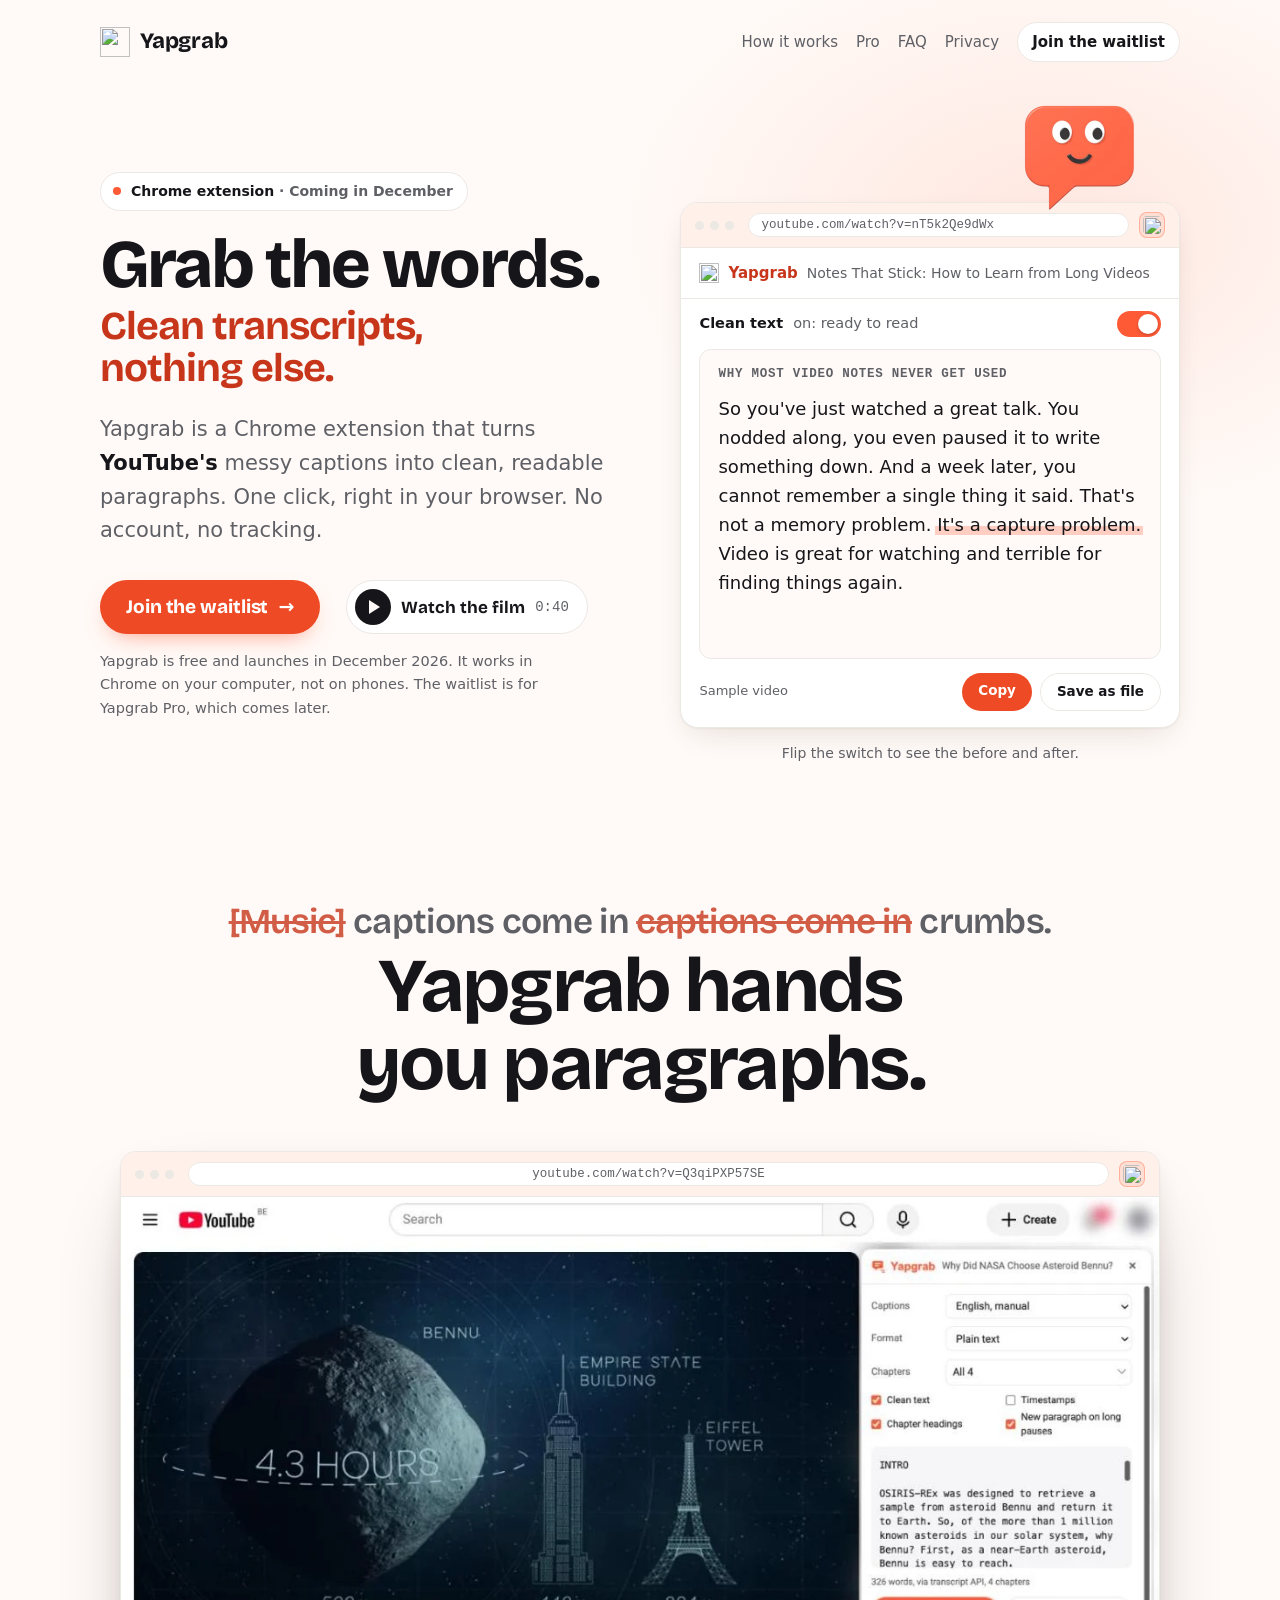
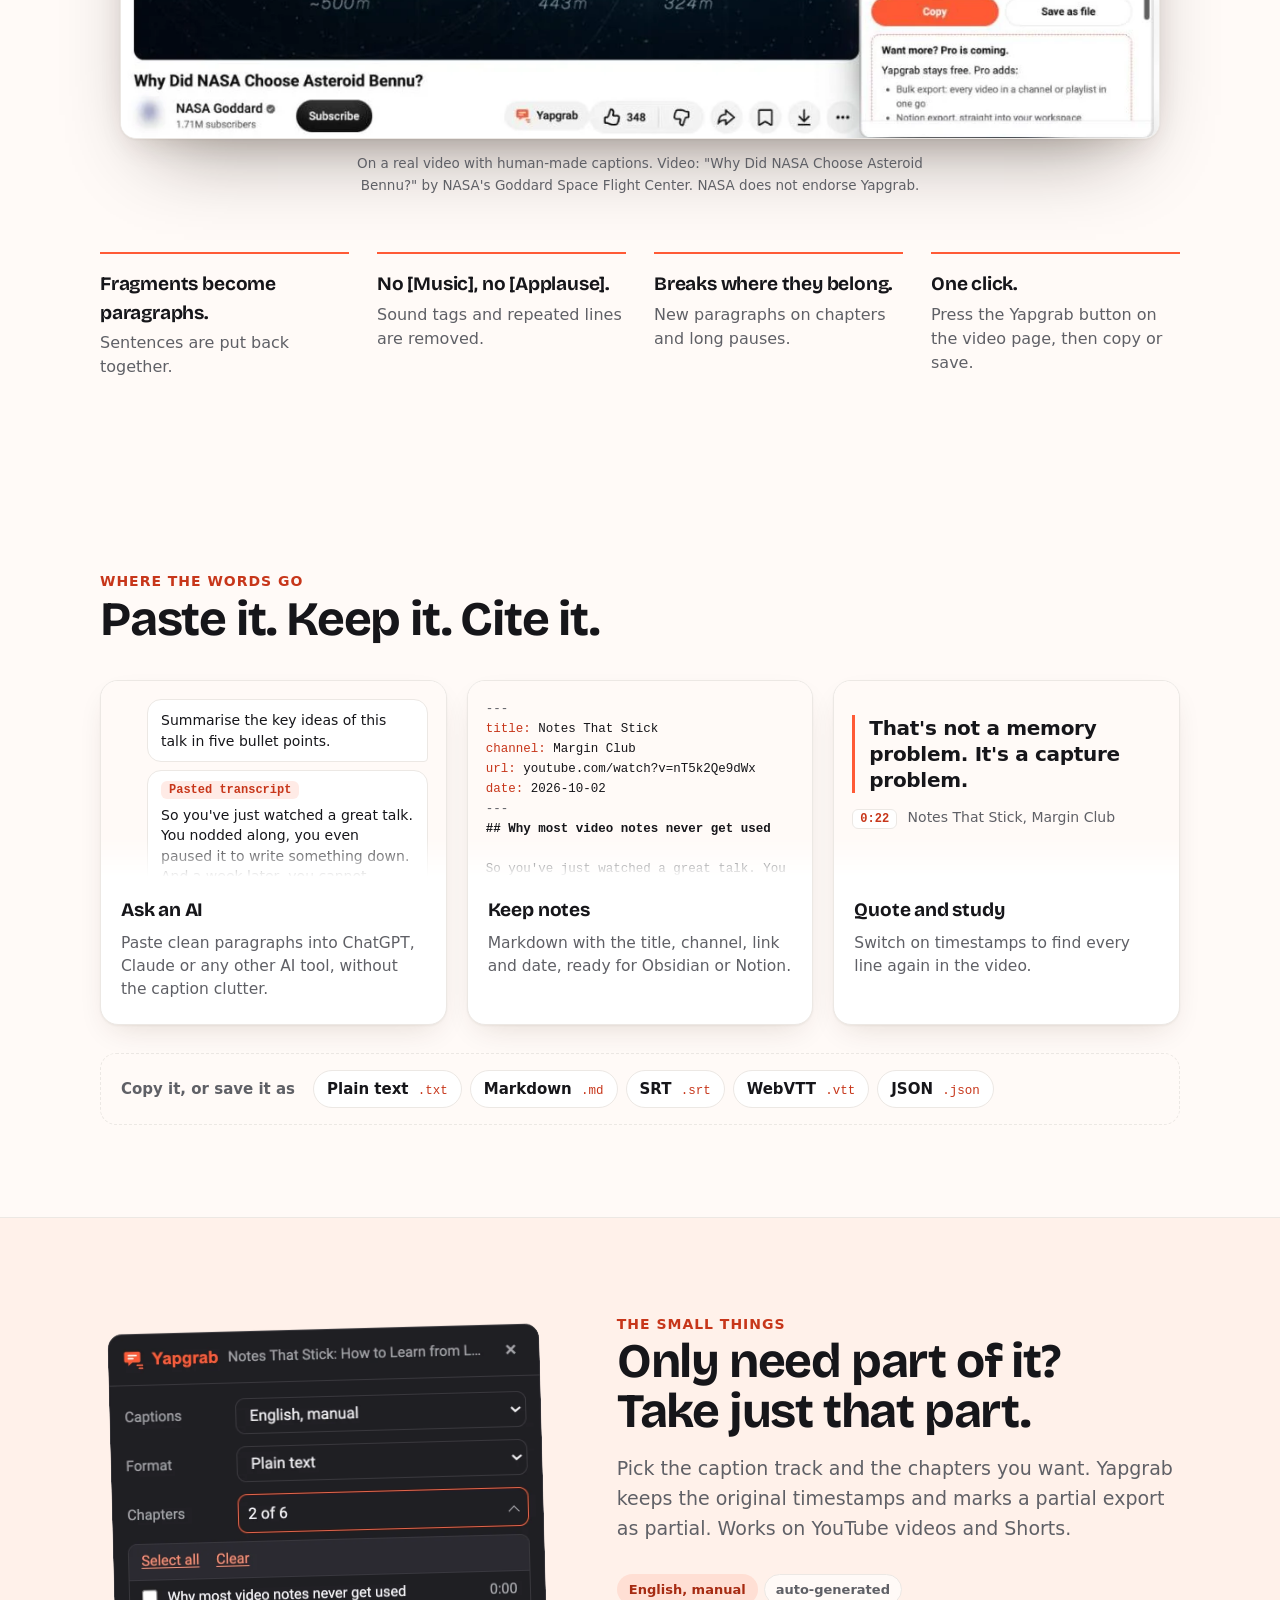
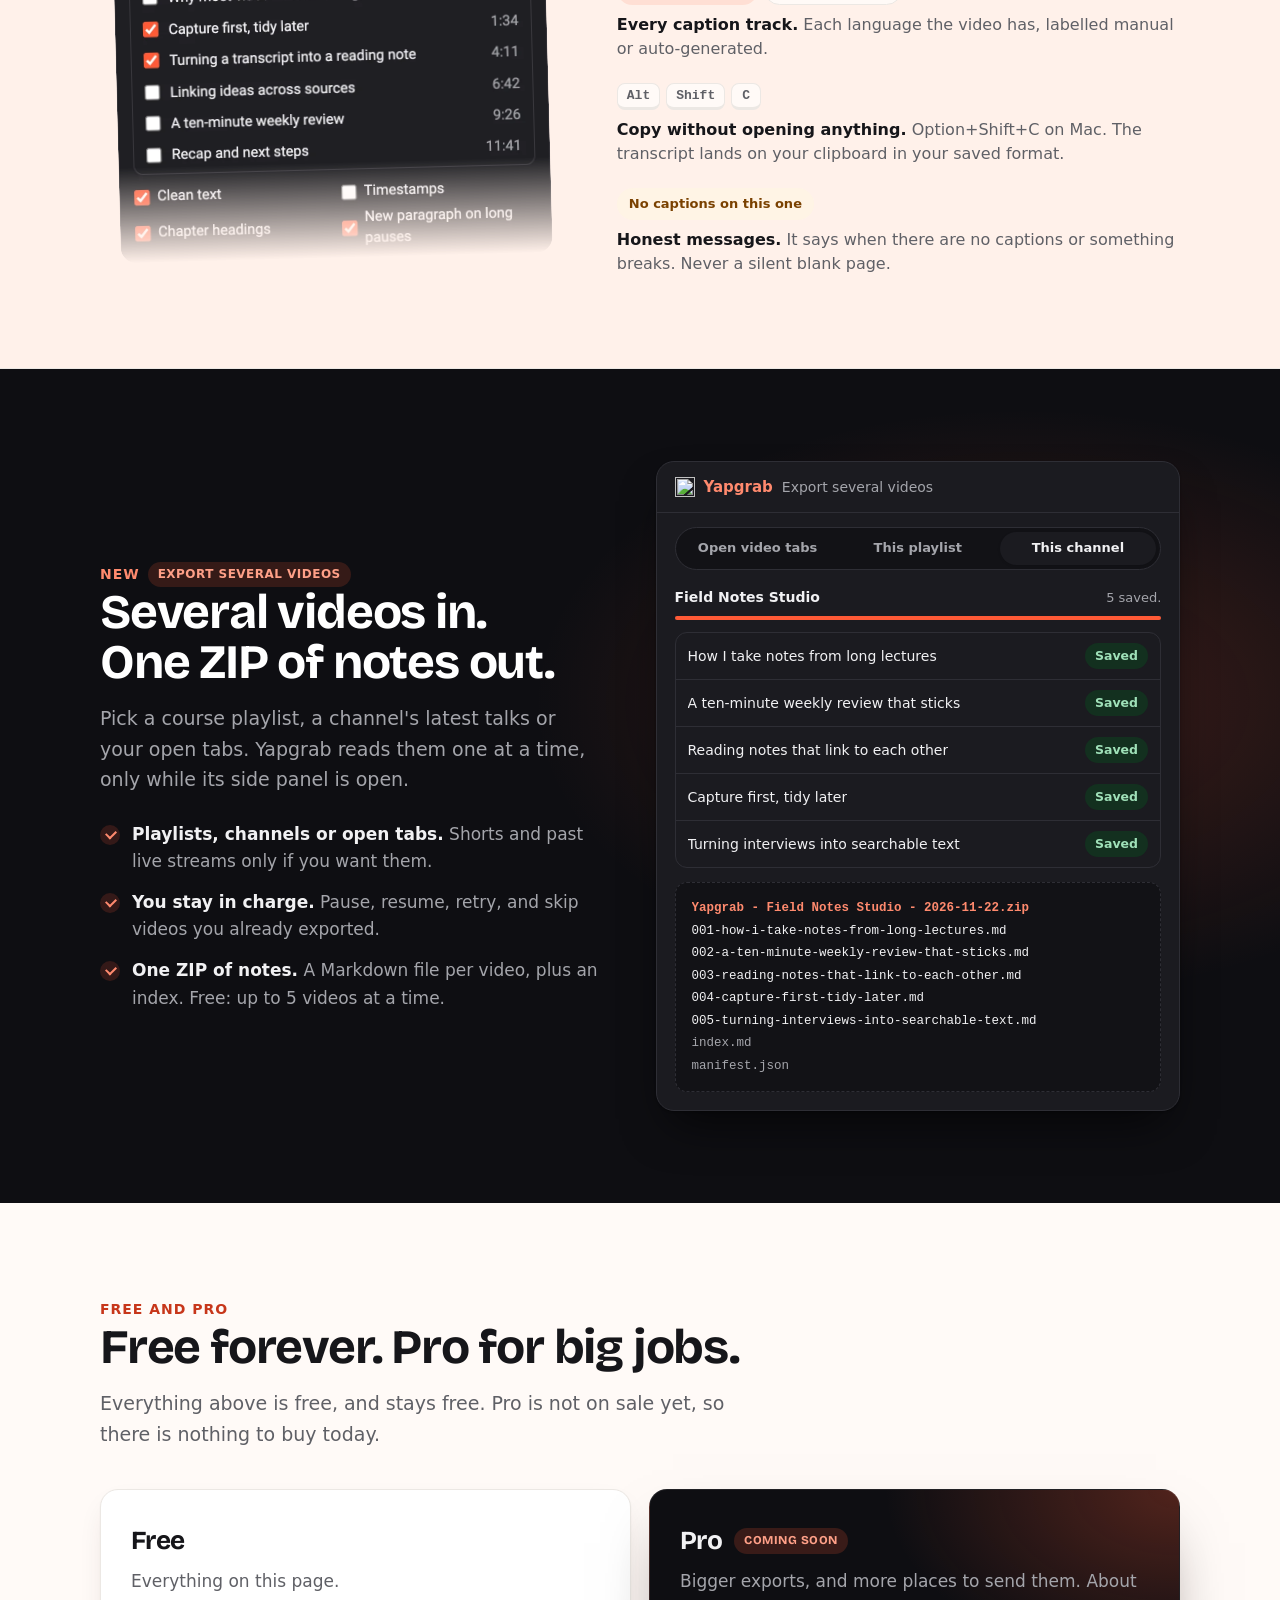
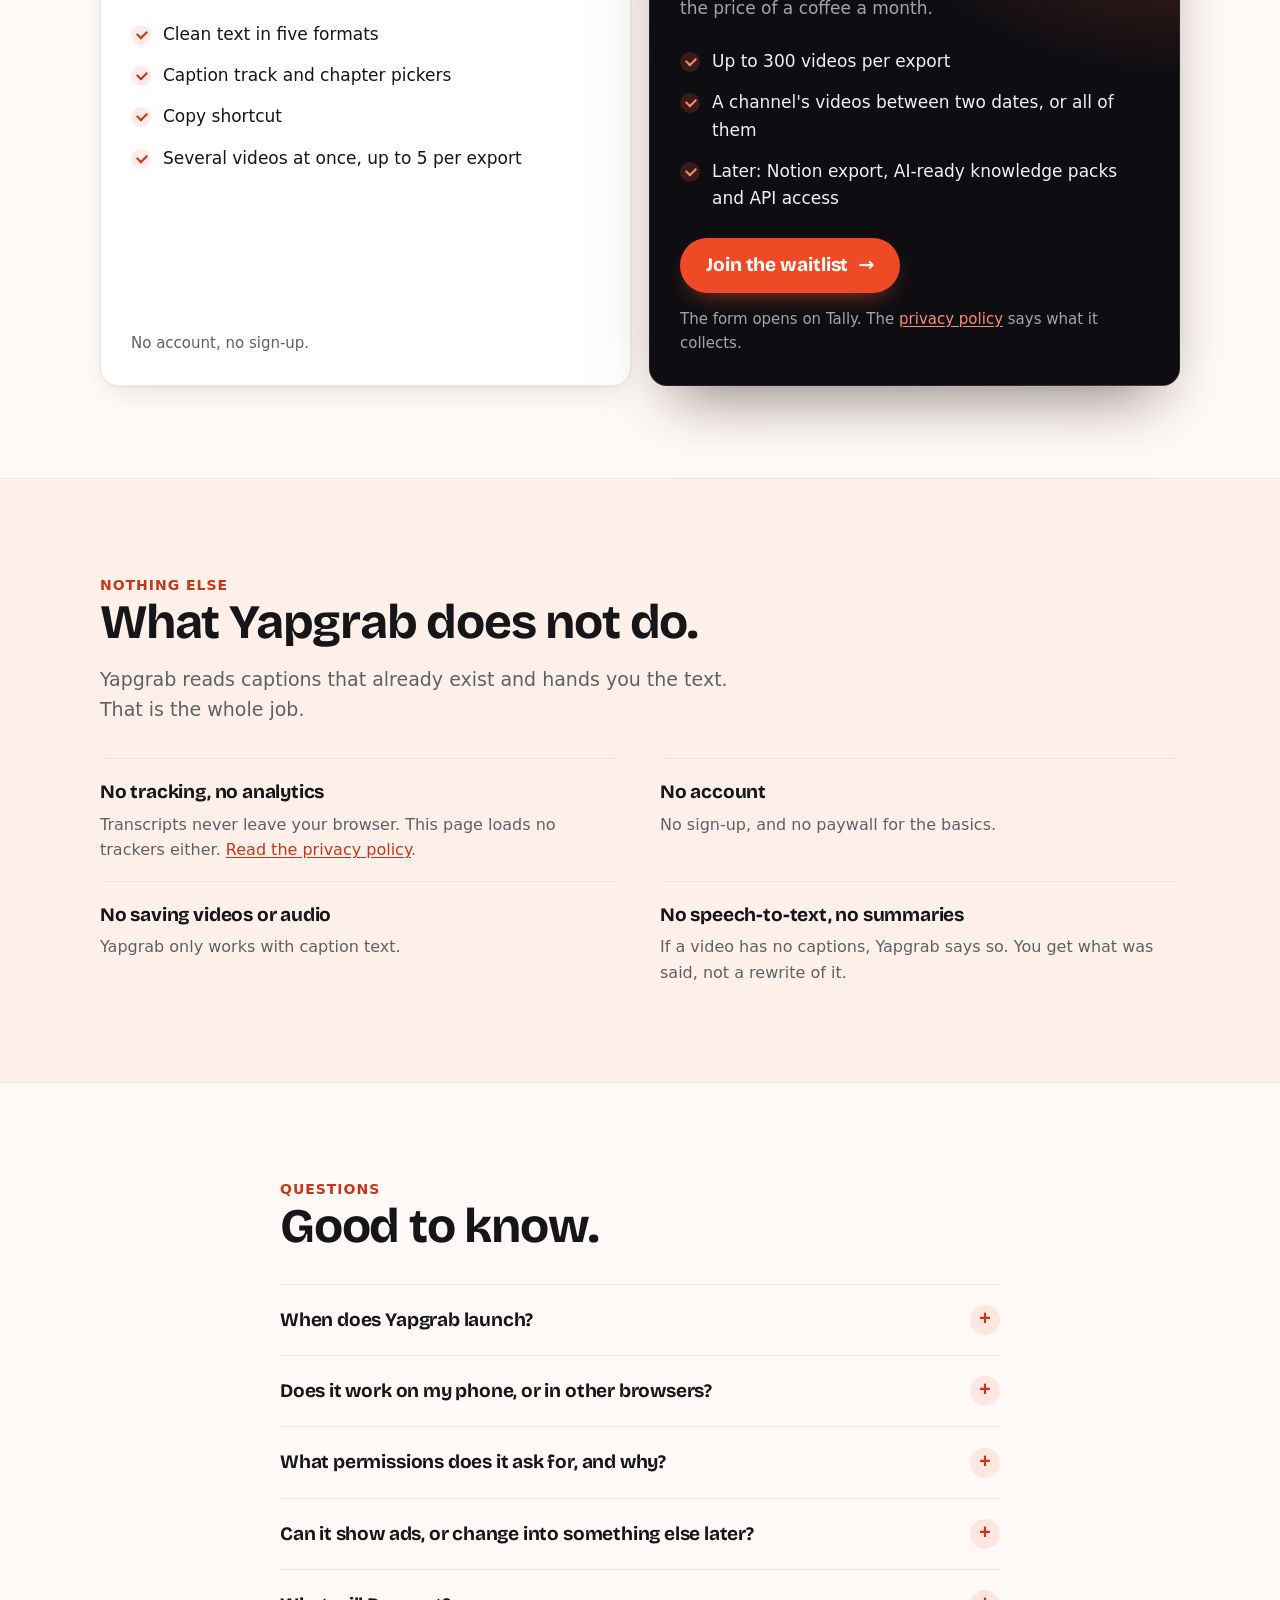
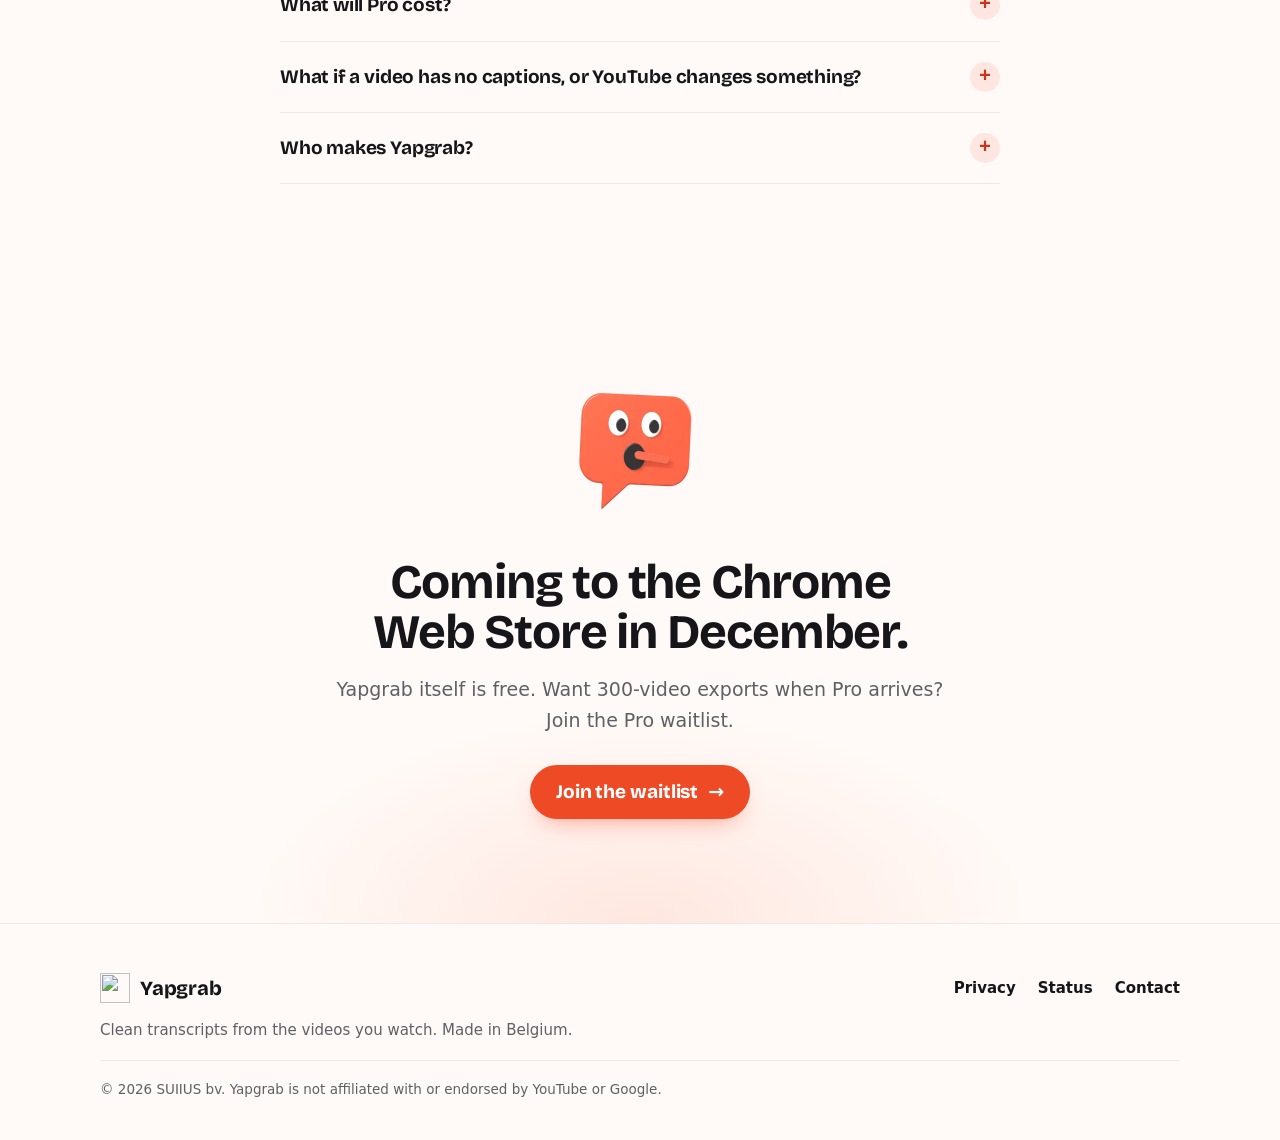
==== index.html @ d1683626 "Yapgrab on a real YouTube video, under the paragraphs statement A screenshot of Yapgrab in Chrome on" ====
<!doctype html>
<html lang="en">
<head>
  <meta charset="utf-8">
  <meta name="viewport" content="width=device-width, initial-scale=1">
  <title>Yapgrab: clean transcripts from videos you watch</title>
  <meta name="description" content="Yapgrab is a Chrome extension that turns video captions into clean, readable text. One video or several at once. Runs locally, no account, no tracking. Coming soon to the Chrome Web Store.">
  <meta property="og:type" content="website">
  <meta property="og:site_name" content="Yapgrab">
  <meta property="og:title" content="Grab the words. Clean transcripts, nothing else.">
  <meta property="og:description" content="A Chrome extension that turns video captions into clean, readable text. Runs locally, no account, no tracking.">
  <meta property="og:url" content="https://suiiusbv.github.io/yapgrab/">
  <meta property="og:image" content="https://suiiusbv.github.io/yapgrab/assets/og.png">
  <meta property="og:image:width" content="1200">
  <meta property="og:image:height" content="630">
  <meta property="og:image:alt" content="Yappy, the Yapgrab mascot, next to the words: Grab the words. Clean transcripts, nothing else.">
  <meta name="twitter:card" content="summary_large_image">
  <meta name="theme-color" content="#FFFAF7" media="(prefers-color-scheme: light)">
  <meta name="theme-color" content="#121216" media="(prefers-color-scheme: dark)">
  <link rel="icon" href="assets/favicon-32.png" type="image/png">
  <link rel="preload" href="assets/fonts/bricolage-grotesque.woff2" as="font" type="font/woff2" crossorigin>
  <link rel="stylesheet" href="assets/site.css">
  <link rel="stylesheet" href="assets/home.css">
</head>
<body class="home">
  <header class="top">
    <div class="wrap wide">
      <a class="brand" href="./"><img src="assets/icon.svg" alt="" width="30" height="30">Yapgrab</a>
      <nav class="links" aria-label="Site">
        <a href="#clean">How it works</a>
        <a href="#pro">Pro</a>
        <a href="#faq">FAQ</a>
        <a href="privacy/">Privacy</a>
        <a class="nav-cta" href="https://tally.so/r/2jA2Lp" rel="noopener">Join the waitlist</a>
      </nav>
    </div>
  </header>

  <main>
    <section class="hero-home">
      <div class="wrap wide split">
        <div class="hero-copy">
          <span class="soon"><i></i><span><b>Chrome extension</b> &middot; Coming in December</span></span>
          <h1><span>Grab the words.</span> <span class="l2">Clean transcripts, nothing else.</span></h1>
          <p class="lead">Yapgrab is a Chrome extension that turns <strong>YouTube's</strong> messy captions into clean, readable paragraphs. One click, right in your browser. No account, no tracking.</p>
          <div class="cta-row">
            <a class="btn" href="https://tally.so/r/2jA2Lp" rel="noopener">Join the waitlist <span class="arrow" aria-hidden="true">&rarr;</span></a>
            <a class="film-btn" href="assets/yapgrab-launch.mp4" data-film><span class="play" aria-hidden="true"></span>Watch the film <span class="dur" aria-label="40 seconds">0:40</span></a>
          </div>
          <p class="fine">Yapgrab is free and launches in December 2026. It works in Chrome on your computer, not on phones. The waitlist is for Yapgrab Pro, which comes later.</p>
        </div>

        <div class="demo">
          <input class="demo-toggle" type="checkbox" id="clean-toggle" checked aria-describedby="demo-note">
          <div class="yappy-perch" aria-hidden="true"><img class="rest" src="assets/yappy-rest.webp" alt="" width="172" height="172"><img class="yap" src="assets/yappy-yap.webp" alt="" width="172" height="172"></div>
          <div class="card demo-card">
            <div class="mock-url" aria-hidden="true"><i></i><i></i><i></i><span>youtube.com/watch?v=nT5k2Qe9dWx</span><img class="ext" src="assets/icon.svg" alt="" width="18" height="18"></div>
            <div class="mock-bar" aria-hidden="true"><img src="assets/icon.svg" alt="" width="20" height="20"><b>Yapgrab</b><span>Notes That Stick: How to Learn from Long Videos</span></div>
            <label class="demo-switch" for="clean-toggle">
              <span>Clean text <span class="state" aria-hidden="true"><span class="off">off: captions as they arrive</span><span class="on">on: ready to read</span></span></span>
              <span class="knob" aria-hidden="true"></span>
            </label>
            <div class="stage">
              <ul class="raw">
                <li class="x"><time>0:00</time><span>[Music]</span></li>
                <li class="k" style="--up:1"><time>0:04</time><span>So you've just watched a great talk.</span></li>
                <li class="k" style="--up:1"><time>0:07</time><span>You nodded along, you even paused it</span></li>
                <li class="k" style="--up:1"><time>0:10</time><span>to write something down.</span></li>
                <li class="k" style="--up:1"><time>0:13</time><span>And a week later, you cannot remember</span></li>
                <li class="k" style="--up:1"><time>0:16</time><span>a single thing it said.</span></li>
                <li class="x"><time>0:19</time><span>[Applause]</span></li>
                <li class="k" style="--up:2"><time>0:22</time><span>That's not a memory problem.</span></li>
                <li class="k" style="--up:2"><time>0:25</time><span>It's a capture problem.</span></li>
                <li class="x"><time>0:25</time><span>It's a capture problem.</span></li>
                <li class="k" style="--up:3"><time>0:29</time><span>Video is great for watching</span></li>
                <li class="k" style="--up:3"><time>0:33</time><span>and terrible for finding things again.</span></li>
              </ul>
              <div class="clean">
                <p class="ch">WHY MOST VIDEO NOTES NEVER GET USED</p>
                <p>So you've just watched a great talk. You nodded along, you even paused it to write something down. And a week later, you cannot remember a single thing it said. That's not a memory problem. <mark>It's a capture problem.</mark> Video is great for watching and terrible for finding things again.</p>
              </div>
            </div>
            <div class="mock-foot" aria-hidden="true">
              <span class="words">Sample video</span>
              <span class="mock-btns"><span class="mock-btn">Copy</span><span class="mock-btn alt">Save as file</span></span>
            </div>
          </div>
          <p class="demo-note" id="demo-note">Flip the switch to see the before and after.</p>
        </div>
        <script>
          /* "Watch the film" opens the film on this page; without JS the link opens the file. */
          document.addEventListener('DOMContentLoaded', function () {
            var dlg = document.querySelector('dialog.film'), link = document.querySelector('[data-film]');
            if (!dlg || !dlg.showModal) return;
            var v = dlg.querySelector('video');
            link.addEventListener('click', function (e) { e.preventDefault(); dlg.showModal(); v.play().catch(function () {}); });
            dlg.addEventListener('close', function () { v.pause(); });
            dlg.addEventListener('click', function (e) { if (e.target === dlg) dlg.close(); });
          });
        </script>
        <script>
          /* Hero demo loop and the several-videos demo loop. No network, no storage. */
          (function () {
            var d = document, root = d.documentElement;
            if (window.matchMedia && matchMedia('(prefers-reduced-motion: reduce)').matches) return;
            var t = d.getElementById('clean-toggle');
            t.checked = false;
            /* The demo plays the clean-up, holds it, shows the crumbs again and repeats while
               it is on screen. It stops for good once you touch the switch. */
            var timer, touched = false, visible = false;
            function cycle(on) {
              clearTimeout(timer);
              if (touched || !visible) return;
              t.checked = on;
              timer = setTimeout(function () { cycle(!on); }, on ? 7000 : 2200);
            }
            t.addEventListener('click', function () { touched = true; clearTimeout(timer); });
            if ('IntersectionObserver' in window) {
              new IntersectionObserver(function (es) {
                visible = es[0].isIntersecting;
                if (visible && !t.checked) timer = setTimeout(function () { cycle(true); }, 900);
                if (!visible) clearTimeout(timer);
              }, { threshold: 0.5 }).observe(t.parentNode);
            } else { visible = true; setTimeout(function () { cycle(true); }, 900); }
            d.addEventListener('DOMContentLoaded', function () {
              if (!('IntersectionObserver' in window)) return;
              var batch = d.querySelector('.batch');
              /* The several-videos demo runs (about 6.5 s), holds the finished ZIP, and starts
                 again, only while it is on screen. */
              var btimer;
              function run() {
                batch.classList.remove('armed', 'play');
                void batch.offsetWidth;
                batch.classList.add('armed', 'play');
                btimer = setTimeout(run, 11000);
              }
              /* The real-video shot: the panel opens, holds, closes, only while on screen. */
              var real = d.querySelector('.real-stage');
              if (real) new IntersectionObserver(function (es) { real.classList.toggle('play', es[0].isIntersecting); }, { threshold: 0.4 }).observe(real);
              batch.classList.add('armed');
              new IntersectionObserver(function (es) {
                clearTimeout(btimer);
                if (es[0].isIntersecting) run(); else batch.classList.remove('play');
              }, { threshold: 0.45 }).observe(batch);
            });
          })();
        </script>
      </div>
    </section>

    <section class="section statement" id="clean">
      <div class="wrap wide">
        <h2><span class="crumbs" aria-hidden="true"><s>[Music]</s> captions come&nbsp;in <s>captions come in</s> crumbs.</span><span class="sr">Captions come in crumbs.</span> <span class="out">Yapgrab hands you paragraphs.</span></h2>
        <figure class="real">
          <div class="real-frame" role="img" aria-label="Yapgrab on a real YouTube video page: the Yapgrab button next to Subscribe opens a panel with the video's human-made captions as clean paragraphs, ready to copy or save.">
            <div class="mock-url" aria-hidden="true"><i></i><i></i><i></i><span>youtube.com/watch?v=Q3qiPXP57SE</span><img class="ext" src="assets/icon.svg" alt="" width="18" height="18"></div>
            <div class="real-stage">
              <img class="base" src="assets/real-before.webp" alt="" width="1190" height="620" loading="lazy" decoding="async">
              <img class="panel" src="assets/real-panel.webp" alt="" width="338" height="563" loading="lazy" decoding="async">
              <span class="tap" aria-hidden="true"></span>
            </div>
          </div>
          <figcaption>On a real video with human-made captions. Video: "Why Did NASA Choose Asteroid Bennu?" by NASA's Goddard Space Flight Center. NASA does not endorse Yapgrab.</figcaption>
        </figure>
        <ul class="four">
          <li><b>Fragments become paragraphs.</b> Sentences are put back together.</li>
          <li><b>No [Music], no [Applause].</b> Sound tags and repeated lines are removed.</li>
          <li><b>Breaks where they belong.</b> New paragraphs on chapters and long pauses.</li>
          <li><b>One click.</b> Press the Yapgrab button on the video page, then copy or save.</li>
        </ul>
      </div>
    </section>

    <section class="section uses" aria-labelledby="uses-h">
      <div class="wrap wide">
        <p class="eyebrow">Where the words go</p>
        <h2 id="uses-h">Paste it. Keep it. Cite it.</h2>
        <div class="uses-grid">
          <article class="card use">
            <div class="use-mock" aria-hidden="true">
              <div class="bubble">Summarise the key ideas of this talk in five bullet points.</div>
              <div class="bubble"><span class="clip">Pasted transcript</span>So you've just watched a great talk. You nodded along, you even paused it to write something down. And a week later, you cannot remember a single thing it said.</div>
            </div>
            <h3>Ask an AI</h3>
            <p>Paste clean paragraphs into ChatGPT, Claude or any other AI tool, without the caption clutter.</p>
          </article>
          <article class="card use">
            <div class="use-mock" aria-hidden="true">
<pre class="note"><span class="fm">---</span>
<span class="k">title:</span> Notes That Stick
<span class="k">channel:</span> Margin Club
<span class="k">url:</span> youtube.com/watch?v=nT5k2Qe9dWx
<span class="k">date:</span> 2026-10-02
<span class="fm">---</span>
<b>## Why most video notes never get used</b>

So you've just watched a great talk. You nodded along, you even paused it.</pre>
            </div>
            <h3>Keep notes</h3>
            <p>Markdown with the title, channel, link and date, ready for Obsidian or Notion.</p>
          </article>
          <article class="card use">
            <div class="use-mock quote" aria-hidden="true">
              <blockquote>That's not a memory problem. It's a capture problem.</blockquote>
              <p class="src"><time>0:22</time> Notes That Stick, Margin Club</p>
            </div>
            <h3>Quote and study</h3>
            <p>Switch on timestamps to find every line again in the video.</p>
          </article>
        </div>
        <div class="fmt-strip">
          <span class="lbl">Copy it, or save it as</span>
          <ul>
            <li>Plain text <code>.txt</code></li>
            <li>Markdown <code>.md</code></li>
            <li>SRT <code>.srt</code></li>
            <li>WebVTT <code>.vtt</code></li>
            <li>JSON <code>.json</code></li>
          </ul>
        </div>
      </div>
    </section>



    <section class="section tint" id="details">
      <div class="wrap wide split flip">
        <figure class="panel-shot">
          <img src="assets/panel-chapters.webp" width="432" height="530" loading="lazy" decoding="async" alt="The Yapgrab panel in dark mode with the chapter picker open. Two of six chapters are ticked, each with its start time. Below are the switches: clean text, timestamps, chapter headings and new paragraph on long pauses.">
        </figure>
        <div>
          <p class="eyebrow">The small things</p>
          <h2>Only need part of it? Take just that part.</h2>
          <p class="sub">Pick the caption track and the chapters you want. Yapgrab keeps the original timestamps and marks a partial export as partial. Works on YouTube videos and Shorts.</p>
          <ul class="smalls">
            <li><span class="vis" aria-hidden="true"><span class="chip on">English, manual</span><span class="chip">auto-generated</span></span><b>Every caption track.</b> Each language the video has, labelled manual or auto-generated.</li>
            <li><span class="vis" aria-hidden="true"><kbd>Alt</kbd><kbd>Shift</kbd><kbd>C</kbd></span><b>Copy without opening anything.</b> Option+Shift+C on Mac. The transcript lands on your clipboard in your saved format.</li>
            <li><span class="vis" aria-hidden="true"><span class="chip warn">No captions on this one</span></span><b>Honest messages.</b> It says when there are no captions or something breaks. Never a silent blank page.</li>
          </ul>
        </div>
      </div>
    </section>

    <section class="section ink" id="several">
      <div class="wrap wide split">
        <div>
          <p class="eyebrow">New <span class="badge">Export several videos</span></p>
          <h2>Several videos in. One ZIP of notes out.</h2>
          <p class="sub">Pick a course playlist, a channel's latest talks or your open tabs. Yapgrab reads them one at a time, only while its side panel is open.</p>
          <ul class="ticks">
            <li><strong>Playlists, channels or open tabs.</strong> <span>Shorts and past live streams only if you want them.</span></li>
            <li><strong>You stay in charge.</strong> <span>Pause, resume, retry, and skip videos you already exported.</span></li>
            <li><strong>One ZIP of notes.</strong> <span>A Markdown file per video, plus an index. Free: up to 5 videos at a time.</span></li>
          </ul>
        </div>

        <div class="batch">
          <div class="card batch-card" aria-hidden="true">
            <div class="mock-bar"><img src="assets/icon.svg" alt="" width="20" height="20"><b>Yapgrab</b><span>Export several videos</span></div>
            <div class="seg"><span>Open video tabs</span><span>This playlist</span><span class="cur">This channel</span></div>
            <div class="batch-head"><b>Field Notes Studio</b><span class="count"><span class="run">Reading...</span><span class="fin">5 saved.</span></span></div>
            <div class="bar"><i></i></div>
            <ul class="rows">
              <li style="--i:0"><span class="t">How I take notes from long lectures</span><span class="st"><span class="w">Waiting</span><span class="r">Reading...</span><span class="s">Saved</span></span></li>
              <li style="--i:1"><span class="t">A ten-minute weekly review that sticks</span><span class="st"><span class="w">Waiting</span><span class="r">Reading...</span><span class="s">Saved</span></span></li>
              <li style="--i:2"><span class="t">Reading notes that link to each other</span><span class="st"><span class="w">Waiting</span><span class="r">Reading...</span><span class="s">Saved</span></span></li>
              <li style="--i:3"><span class="t">Capture first, tidy later</span><span class="st"><span class="w">Waiting</span><span class="r">Reading...</span><span class="s">Saved</span></span></li>
              <li style="--i:4"><span class="t">Turning interviews into searchable text</span><span class="st"><span class="w">Waiting</span><span class="r">Reading...</span><span class="s">Saved</span></span></li>
            </ul>
            <div class="zip">
              <div class="name">Yapgrab - Field Notes Studio - 2026-11-22.zip</div>
              <ul>
                <li style="--i:0">001-how-i-take-notes-from-long-lectures.md</li>
                <li style="--i:1">002-a-ten-minute-weekly-review-that-sticks.md</li>
                <li style="--i:2">003-reading-notes-that-link-to-each-other.md</li>
                <li style="--i:3">004-capture-first-tidy-later.md</li>
                <li style="--i:4">005-turning-interviews-into-searchable-text.md</li>
                <li class="opt" style="--i:4.3">index.md</li>
                <li class="opt" style="--i:4.5">manifest.json</li>
              </ul>
            </div>
          </div>
          <p class="sr">Illustration: five videos from a channel go from Waiting to Reading to Saved, one at a time, and a ZIP fills with one Markdown file per video, plus index.md and manifest.json.</p>
        </div>
      </div>
    </section>

    <section class="section" id="pro">
      <div class="wrap wide">
        <div>
          <p class="eyebrow">Free and Pro</p>
          <h2>Free forever. Pro for big jobs.</h2>
          <p class="sub">Everything above is free, and stays free. Pro is not on sale yet, so there is nothing to buy today.</p>
        </div>
        <div class="plans">
          <div class="card plan">
            <h3>Free</h3>
            <p class="tag">Everything on this page.</p>
            <ul class="ticks">
              <li>Clean text in five formats</li>
              <li>Caption track and chapter pickers</li>
              <li>Copy shortcut</li>
              <li>Several videos at once, up to 5 per export</li>
            </ul>
            <p class="foot">No account, no sign-up.</p>
          </div>
          <div class="card plan pro">
            <h3>Pro <span class="badge">Coming soon</span></h3>
            <p class="tag">Bigger exports, and more places to send them. About the price of a coffee a month.</p>
            <ul class="ticks">
              <li>Up to 300 videos per export</li>
              <li>A channel's videos between two dates, or all of them</li>
              <li>Later: Notion export, AI-ready knowledge packs and API access</li>
            </ul>
            <a class="btn" href="https://tally.so/r/2jA2Lp" rel="noopener">Join the waitlist <span class="arrow" aria-hidden="true">&rarr;</span></a>
            <p class="foot">The form opens on Tally. The <a href="privacy/">privacy policy</a> says what it collects.</p>
          </div>
        </div>
      </div>
    </section>

    <section class="section tint" id="not">
      <div class="wrap wide">
        <div>
          <p class="eyebrow">Nothing else</p>
          <h2>What Yapgrab does not do.</h2>
          <p class="sub">Yapgrab reads captions that already exist and hands you the text. That is the whole job.</p>
        </div>
        <ul class="nots">
          <li><h3>No tracking, no analytics</h3><p>Transcripts never leave your browser. This page loads no trackers either. <a href="privacy/">Read the privacy policy</a>.</p></li>
          <li><h3>No account</h3><p>No sign-up, and no paywall for the basics.</p></li>
          <li><h3>No saving videos or audio</h3><p>Yapgrab only works with caption text.</p></li>
          <li><h3>No speech-to-text, no summaries</h3><p>If a video has no captions, Yapgrab says so. You get what was said, not a rewrite of it.</p></li>
        </ul>
      </div>
    </section>

    <section class="section" id="faq">
      <div class="wrap">
        <p class="eyebrow">Questions</p>
        <h2>Good to know.</h2>
        <div class="faq">
          <details>
            <summary>When does Yapgrab launch?</summary>
            <p>In December 2026, in the Chrome Web Store, in time for Christmas. It will be free to install.</p>
          </details>
          <details>
            <summary>Does it work on my phone, or in other browsers?</summary>
            <p>Yapgrab works in Chrome (version 116 or newer) on a computer: Windows, Mac, Linux or ChromeOS. Phones don't run Chrome extensions. Other Chromium browsers, like Edge and Brave, can install Chrome extensions, but we only test in Chrome for now.</p>
          </details>
          <details>
            <summary>What permissions does it ask for, and why?</summary>
            <p>Three. <strong>YouTube</strong>, to read the captions of the video you open and show the Yapgrab button. Chrome describes this as "read and change your data on youtube.com"; Yapgrab only adds its button and panel and reads captions. <strong>Storage</strong>, to remember your settings on your computer. <strong>Side panel</strong>, for exporting several videos. It cannot see any other website.</p>
          </details>
          <details>
            <summary>Can it show ads, or change into something else later?</summary>
            <p>No ads, ever. Yapgrab checks a small signed settings file from this website so we can switch off a broken feature or show a short notice. That notice is plain text of up to 280 characters, inside Yapgrab's own panel, with no links or images, and only about Yapgrab itself. The <a href="privacy/">privacy policy</a> has the details.</p>
          </details>
          <details>
            <summary>What will Pro cost?</summary>
            <p>About the price of a coffee a month, and we plan to give part of it to a good cause. Everything that is free now stays free.</p>
          </details>
          <details>
            <summary>What if a video has no captions, or YouTube changes something?</summary>
            <p>Without captions there is nothing to read, and Yapgrab says so. If YouTube changes its pages and something breaks, Yapgrab shows a clear message, the <a href="status/">status page</a> says what we know, and we fix it.</p>
          </details>
          <details>
            <summary>Who makes Yapgrab?</summary>
            <p>Kris Vandenberk, at SUIIUS bv in Lommel, Belgium. Questions or ideas? <a href="mailto:kris.vandenberk+yapgrab@gmail.com">Send an email</a>.</p>
          </details>
        </div>
      </div>
    </section>

    <section class="section closing">
      <div class="wrap">
        <picture>
          <source srcset="assets/yappy-still.webp" media="(prefers-reduced-motion: reduce)">
          <img class="yappy" src="assets/yappy.webp" alt="Yappy, the Yapgrab mascot: a speech bubble with eyes that yaps out two lines of words" width="180" height="180" loading="lazy" decoding="async">
        </picture>
        <h2>Coming to the Chrome Web Store in December.</h2>
        <p class="sub">Yapgrab itself is free. Want 300-video exports when Pro arrives? Join the Pro waitlist.</p>
        <a class="btn" href="https://tally.so/r/2jA2Lp" rel="noopener">Join the waitlist <span class="arrow" aria-hidden="true">&rarr;</span></a>
      </div>
    </section>
    <dialog class="film" aria-label="Yapgrab launch film, 40 seconds">
      <form method="dialog"><button class="close" aria-label="Close the film">&times;</button></form>
      <video controls playsinline preload="none" poster="assets/film-poster.webp" width="1920" height="1080"><source src="assets/yapgrab-launch.mp4" type="video/mp4"></video>
    </dialog>
  </main>

  <footer class="bottom big">
    <div class="wrap wide">
      <div class="foot-brand">
        <a class="brand" href="./"><img src="assets/icon.svg" alt="" width="30" height="30">Yapgrab</a>
        <p>Clean transcripts from the videos you watch. Made in Belgium.</p>
      </div>
      <nav class="foot-links" aria-label="Footer">
        <a href="privacy/">Privacy</a>
        <a href="status/">Status</a>
        <a href="mailto:kris.vandenberk+yapgrab@gmail.com">Contact</a>
      </nav>
      <p class="legal">&copy; 2026 SUIIUS bv. Yapgrab is not affiliated with or endorsed by YouTube or Google.</p>
    </div>
  </footer>
</body>
</html>
---- assets/site.css ----
/* Bricolage Grotesque (SIL Open Font License, assets/fonts/OFL.txt), self-hosted: no font service sees visitors. */
@font-face { font-family: "Bricolage Grotesque"; src: url("fonts/bricolage-grotesque.woff2") format("woff2"); font-weight: 200 800; font-display: swap; }
:root {
  --display: "Bricolage Grotesque", -apple-system, BlinkMacSystemFont, "Segoe UI", Roboto, system-ui, sans-serif;
  --accent: #FF5A36;
  --accent-ink: #C7361A;
  --bg: #FFFAF7;
  --card: #ffffff;
  --fg: #16161a;
  --muted: #5f6066;
  --line: #ece8e4;
  --ok-bg: #e9f7ee;
  --ok-fg: #17633a;
  --warn-bg: #fff4e5;
  --warn-fg: #7a4100;
  --err-bg: #fdecea;
  --err-fg: #8a1c12;
  --tint: #FFF1EA;
  --accent-soft: rgba(255, 90, 54, .12);
  --on-accent: #1d0d07;
  --shadow: 0 1px 2px rgba(60, 30, 15, .05), 0 12px 32px -12px rgba(60, 30, 15, .16);
  --mono: ui-monospace, "SF Mono", SFMono-Regular, Menlo, Consolas, "Liberation Mono", monospace;
  color-scheme: light dark;
}
@media (prefers-color-scheme: dark) {
  :root {
    --accent-ink: #FF8A6E;
    --bg: #121216;
    --card: #1b1b20;
    --fg: #f1f1f3;
    --muted: #a4a5ab;
    --line: #2e2e35;
    --ok-bg: #13301f;
    --ok-fg: #9fe0b8;
    --warn-bg: #3a2a10;
    --warn-fg: #ffd59a;
    --err-bg: #3d1a17;
    --err-fg: #ffb4aa;
    --tint: #17171c;
    --accent-soft: rgba(255, 90, 54, .16);
    --shadow: 0 1px 2px rgba(0, 0, 0, .3), 0 16px 36px -14px rgba(0, 0, 0, .6);
  }
}
* { box-sizing: border-box; }
html { -webkit-text-size-adjust: 100%; }
body {
  margin: 0;
  background: var(--bg);
  color: var(--fg);
  font: 17px/1.6 -apple-system, BlinkMacSystemFont, "Segoe UI", Roboto, system-ui, sans-serif;
  -webkit-font-smoothing: antialiased;
}
a { color: var(--accent-ink); text-underline-offset: 2px; }
:focus-visible { outline: 3px solid var(--accent); outline-offset: 3px; border-radius: 4px; }
.wrap { max-width: 760px; margin: 0 auto; padding: 0 20px; }
.wrap.wide { max-width: 1120px; }
header.top { padding: 22px 0; }
header.top .wrap { display: flex; align-items: center; justify-content: space-between; gap: 16px; }
.brand { display: inline-flex; align-items: center; gap: 10px; font-family: var(--display); font-weight: 750; font-size: 22px; color: var(--fg); text-decoration: none; letter-spacing: -.01em; }
.brand img { width: 30px; height: 30px; }
nav.links { display: flex; gap: 18px; font-size: 15px; }
nav.links a { color: var(--muted); text-decoration: none; }
nav.links a:hover, nav.links a[aria-current="page"] { color: var(--fg); }

.hero { padding: 48px 0 24px; }
.hero h1 { font-size: clamp(38px, 7vw, 58px); line-height: 1.04; letter-spacing: -.025em; margin: 0 0 18px; }
.hero p.lead { font-size: 20px; color: var(--muted); margin: 0 0 26px; max-width: 34em; }
.pill { display: inline-flex; align-items: center; gap: 8px; padding: 10px 18px; border-radius: 999px; background: var(--accent); color: #fff; font-weight: 700; text-decoration: none; }
.pill.soft { background: transparent; color: var(--muted); border: 1px solid var(--line); font-weight: 600; }
.shot { display: block; width: 100%; height: auto; border-radius: 14px; border: 1px solid var(--line); margin: 32px 0; }

.features { display: grid; grid-template-columns: repeat(auto-fit, minmax(220px, 1fr)); gap: 14px; margin: 8px 0 40px; padding: 0; list-style: none; }
.features li { background: var(--card); border: 1px solid var(--line); border-radius: 12px; padding: 16px 18px; }
.features strong { display: block; margin-bottom: 4px; }
.features span { color: var(--muted); font-size: 15px; }

main.doc { padding: 24px 20px 40px; }
main.doc h1 { font-size: 36px; line-height: 1.15; letter-spacing: -.02em; margin: 12px 0 8px; }
main.doc h2 { font-size: 22px; margin: 36px 0 8px; letter-spacing: -.01em; }
main.doc .meta { color: var(--muted); font-size: 15px; margin: 0 0 24px; }
main.doc .summary { background: var(--card); border: 1px solid var(--line); border-left: 4px solid var(--accent); border-radius: 10px; padding: 14px 18px; }

.status { display: flex; align-items: center; gap: 14px; border-radius: 12px; padding: 18px 20px; font-size: 19px; font-weight: 700; margin: 20px 0 6px; }
.status::before { content: ""; width: 14px; height: 14px; border-radius: 50%; background: currentColor; flex: none; }
.status.ok { background: var(--ok-bg); color: var(--ok-fg); }
.status.degraded { background: var(--warn-bg); color: var(--warn-fg); }
.status.down { background: var(--err-bg); color: var(--err-fg); }
.status small { display: block; font-weight: 400; font-size: 15px; }
ol.steps li { margin-bottom: 6px; }

footer.bottom { border-top: 1px solid var(--line); padding: 24px 0 40px; color: var(--muted); font-size: 14px; }
footer.bottom .wrap { display: flex; flex-wrap: wrap; justify-content: space-between; gap: 10px 24px; }
footer.bottom a { color: var(--muted); }

h1, h2, h3 { font-family: var(--display); font-weight: 720; }
---- assets/home.css ----
/* Landing page only. Shared tokens and page chrome live in site.css. */

html { scroll-behavior: smooth; }
.home { --accent-deep: #A62B12; }
@media (prefers-color-scheme: dark) { .home { --accent-deep: #FFA088; } }
body.home { overflow-x: clip; }
.home h1, .home h2, .home h3, .home p { margin: 0; }
.home ul { margin: 0; padding: 0; list-style: none; }
.sr { position: absolute; width: 1px; height: 1px; overflow: hidden; clip-path: inset(50%); white-space: nowrap; }

/* Header */
.home nav.links { align-items: center; }
.nav-cta { border: 1px solid var(--line); border-radius: 999px; padding: 7px 14px; font-weight: 650; background: var(--card); }
.home nav.links a.nav-cta { color: var(--fg); }
.home nav.links a.nav-cta:hover { border-color: var(--accent); }
@media (max-width: 560px) { .home nav.links a:not(.nav-cta) { display: none; } .nav-cta { padding: 6px 12px; font-size: 14px; } }

/* Buttons */
/* Buttons use a slightly deeper orange than the brand so white text reads well (19 px bold: WCAG AA large text). */
.btn { font-family: var(--display); display: inline-flex; align-items: center; justify-content: center; gap: 10px; min-height: 52px; padding: 12px 26px; border-radius: 999px; background: #EE4A25; color: #fff; font-weight: 750; font-size: 19px; text-decoration: none; letter-spacing: -.005em; box-shadow: 0 10px 24px -12px rgba(255, 90, 54, .7); transition: transform .18s ease, box-shadow .18s ease; }
.btn:hover { transform: translateY(-2px); box-shadow: 0 16px 28px -12px rgba(255, 90, 54, .8); }
.btn:hover { background: #E2401C; }
.btn:active { transform: translateY(0); }
.btn .arrow { transition: transform .18s ease; }
.btn:hover .arrow { transform: translateX(3px); }
.text-link { font-weight: 650; color: var(--fg); text-decoration-color: var(--accent); text-decoration-thickness: 2px; text-underline-offset: 5px; }

.eyebrow { display: inline-flex; align-items: center; gap: 8px; font-size: 14px; font-weight: 750; letter-spacing: .07em; text-transform: uppercase; color: var(--accent-ink); margin-bottom: 14px; }
.badge { display: inline-block; padding: 3px 10px; border-radius: 999px; background: var(--accent-soft); color: var(--accent-deep); font-size: 12px; font-weight: 750; letter-spacing: .04em; text-transform: uppercase; vertical-align: middle; }

/* Sections */
.section { padding: 92px 0; }
.section.tint { background: var(--tint); border-block: 1px solid var(--line); }
.section h2 { font-size: clamp(32px, 4.6vw, 48px); line-height: 1.04; letter-spacing: -.025em; text-wrap: balance; }
.section .sub { font-size: 19px; color: var(--muted); margin-top: 16px; max-width: 34em; text-wrap: pretty; }
.split { display: grid; grid-template-columns: minmax(0, 1fr) minmax(0, 1.05fr); gap: 56px; align-items: center; }
.split > * { min-width: 0; }
@media (max-width: 900px) {
  .section { padding: 60px 0; }
  .split { grid-template-columns: minmax(0, 1fr); gap: 36px; }
}

.ticks { margin-top: 26px !important; display: grid; gap: 14px; }
.ticks li { position: relative; padding-left: 32px; }
.ticks li::before { content: ""; position: absolute; left: 0; top: 4px; width: 20px; height: 20px; border-radius: 50%; background: var(--accent-soft); }
.ticks li::after { content: ""; position: absolute; left: 6px; top: 9px; width: 8px; height: 5px; border-left: 2px solid var(--accent-ink); border-bottom: 2px solid var(--accent-ink); transform: rotate(-45deg); }
.ticks strong { font-weight: 700; }
.ticks span { color: var(--muted); }

/* Hero */
.hero-home { position: relative; padding: 44px 0 84px; }
.hero-home::before { content: ""; position: absolute; inset: -120px 0 0; z-index: -1; pointer-events: none; background: radial-gradient(620px 420px at 82% 30%, var(--accent-soft), transparent 70%); }
.hero-home .split { grid-template-columns: minmax(0, 1.05fr) minmax(0, 1fr); }
.soon { display: inline-flex; align-items: center; gap: 10px; padding: 7px 14px 7px 12px; border-radius: 999px; border: 1px solid var(--line); background: var(--card); color: var(--muted); font-size: 14px; font-weight: 650; }
.soon i { width: 8px; height: 8px; border-radius: 50%; background: var(--accent); }
.hero-home h1 { font-size: clamp(44px, 5.4vw, 68px); line-height: .95; letter-spacing: -.035em; font-weight: 780; margin-top: 22px; }
.hero-home h1 span { display: block; }
.hero-home h1 .l2 { text-wrap: balance; font-size: .58em; line-height: 1.06; letter-spacing: -.025em; font-weight: 700; color: var(--accent-ink); margin-top: .22em; }
.hero-home .lead { font-size: clamp(18px, 2vw, 21px); color: var(--muted); margin-top: 24px; max-width: 30em; text-wrap: pretty; }
.cta-row { display: flex; flex-wrap: wrap; align-items: center; gap: 16px 26px; margin-top: 32px; }
.fine { font-size: 14.5px; color: var(--muted); margin-top: 16px !important; max-width: 34em; }
@media (max-width: 900px) {
  .hero-home { padding: 24px 0 56px; }
  .hero-home .split { grid-template-columns: minmax(0, 1fr); }
}

/* Hero demo: a real checkbox drives it, so it works with JS off. */
.demo { position: relative; --lh: 23px; padding-top: 74px; }

/* Yappy sits on the demo card and yaps when the captions turn clean. */
.yappy-perch { position: absolute; top: -58px; right: 8px; width: 172px; height: 172px; z-index: 2; pointer-events: none; transform-origin: 50% 68%; }
.yappy-perch img { position: absolute; inset: 0; width: 100%; height: 100%; }
.yappy-perch .yap { opacity: 0; }
.demo-toggle:checked ~ .yappy-perch { animation: yap-body .9s cubic-bezier(.3, .8, .3, 1) .05s; }
.demo-toggle:checked ~ .yappy-perch .yap { animation: yap-mouth .9s steps(1, end) .05s; }
.demo-toggle:checked ~ .yappy-perch .rest { animation: yap-rest .9s steps(1, end) .05s; }
@keyframes yap-body {
  0% { transform: none; }
  18% { transform: scale(1.1, .88) rotate(2deg); }
  40% { transform: translateY(-14px) scale(.93, 1.1) rotate(-3deg); }
  70% { transform: scale(1.04, .97); }
  100% { transform: none; }
}
@keyframes yap-mouth { 0% { opacity: 0; } 15% { opacity: 1; } 78% { opacity: 0; } }
@keyframes yap-rest { 0% { opacity: 1; } 15% { opacity: 0; } 78% { opacity: 1; } }
/* A marker sweeps under the key line once the text is clean. */
.clean mark { background: linear-gradient(transparent 56%, rgba(255, 90, 54, .28) 56%) no-repeat 0 0 / 0 100%; color: inherit; padding: 0 2px; margin: 0 -2px; }
.demo-toggle:checked ~ .demo-card .clean mark { background-size: 100% 100%; transition: background-size .7s cubic-bezier(.3, .8, .3, 1) 2.6s; }

/* Watch the film */
.film-btn { display: inline-flex; align-items: center; gap: 10px; min-height: 52px; padding: 8px 18px 8px 8px; border-radius: 999px; border: 1px solid var(--line); background: var(--card); color: var(--fg); font: 700 17px var(--display); text-decoration: none; cursor: pointer; transition: border-color .18s, transform .18s; }
.film-btn:hover { border-color: var(--accent); transform: translateY(-2px); }
.film-btn .play { display: grid; place-items: center; width: 36px; height: 36px; border-radius: 50%; background: var(--fg); }
.film-btn .play::after { content: ""; margin-left: 3px; border-style: solid; border-width: 7px 0 7px 11px; border-color: transparent transparent transparent var(--bg); }
.film-btn .dur { color: var(--muted); font: 500 14px var(--mono); }
dialog.film { width: min(1100px, calc(100vw - 32px)); padding: 0; border: 0; border-radius: 18px; background: #000; overflow: hidden; box-shadow: 0 30px 80px -20px rgba(0, 0, 0, .6); }
dialog.film::backdrop { background: rgba(18, 18, 22, .78); backdrop-filter: blur(6px); }
dialog.film video { display: block; width: 100%; height: auto; aspect-ratio: 16 / 9; }
dialog.film .close { position: absolute; top: 10px; right: 10px; z-index: 1; width: 40px; height: 40px; border-radius: 50%; border: 0; background: rgba(0, 0, 0, .55); color: #fff; font-size: 24px; line-height: 1; cursor: pointer; }
dialog.film .close:focus-visible { outline: 3px solid var(--accent); outline-offset: 2px; }
.demo-toggle { position: absolute; top: 60px; right: 24px; width: 1px; height: 1px; margin: 0; opacity: 0; }
.card { background: var(--card); border: 1px solid var(--line); border-radius: 18px; box-shadow: var(--shadow); }
.demo-card { overflow: hidden; }
.mock-bar { display: flex; align-items: center; gap: 9px; padding: 13px 18px; border-bottom: 1px solid var(--line); font-size: 14px; color: var(--muted); min-width: 0; }
.mock-bar img { width: 20px; height: 20px; flex: none; }
.mock-bar b { color: var(--accent-ink); font-weight: 800; font-size: 15px; }
.mock-bar span { white-space: nowrap; overflow: hidden; text-overflow: ellipsis; min-width: 0; }
.demo-switch { display: flex; align-items: center; justify-content: space-between; gap: 12px; padding: 12px 18px; font-size: 14.5px; font-weight: 650; cursor: pointer; }
.demo-switch > span:first-child { display: flex; flex-wrap: wrap; gap: 0 10px; min-width: 0; }
.demo-switch .state { color: var(--muted); font-weight: 500; display: grid; }
.demo-switch .state span { grid-area: 1 / 1; transition: opacity .25s; }
.demo-switch .state .on { opacity: 0; }
.knob { flex: none; width: 44px; height: 26px; border-radius: 999px; background: var(--line); position: relative; transition: background-color .25s; }
.knob::after { content: ""; position: absolute; top: 3px; left: 3px; width: 20px; height: 20px; border-radius: 50%; background: #fff; box-shadow: 0 1px 3px rgba(0, 0, 0, .25); transition: transform .25s cubic-bezier(.3, .8, .3, 1); }
.demo-toggle:checked ~ .demo-card .knob { background: var(--accent); }
.demo-toggle:checked ~ .demo-card .knob::after { transform: translateX(18px); }
.demo-toggle:checked ~ .demo-card .state .on { opacity: 1; }
.demo-toggle:checked ~ .demo-card .state .off { opacity: 0; }
.demo-toggle:focus-visible ~ .demo-card .knob { outline: 3px solid var(--accent); outline-offset: 3px; }

.stage { position: relative; margin: 0 18px; padding: 16px 18px; min-height: calc(var(--lh) * 12 + 34px); border-radius: 12px; background: var(--bg); border: 1px solid var(--line); overflow: hidden; }
.raw { position: absolute; inset: 16px 18px auto; font: 13.5px/var(--lh) var(--mono); transition: opacity .25s; }
.raw li { display: flex; gap: 14px; white-space: nowrap; height: var(--lh); transition: transform .25s, opacity .2s; }
.raw li > span { overflow: hidden; text-overflow: ellipsis; position: relative; }
.raw time { color: var(--muted); flex: none; width: 2.6em; }
.raw li.x > span { color: var(--accent-ink); }
.raw li.x > span::after { content: ""; position: absolute; left: -2px; right: -2px; top: 50%; height: 2px; background: currentColor; transform: scaleX(0); transform-origin: left; transition: transform .2s; }
.clean { position: relative; opacity: 0; visibility: hidden; transform: translateY(10px); transition: opacity .25s, transform .25s, visibility 0s .25s; font-size: 18px; line-height: 1.62; }
.clean .ch { font: 600 12.5px/1.4 var(--mono); letter-spacing: .06em; color: var(--muted); margin-bottom: 10px; }

.demo-toggle:checked ~ .demo-card .raw { opacity: 0; visibility: hidden; transition: opacity .35s 1.75s, visibility 0s 2.1s; }
.demo-toggle:checked ~ .demo-card .raw li.x > span::after { transform: scaleX(1); transition: transform .3s cubic-bezier(.3, .8, .3, 1) .15s; }
.demo-toggle:checked ~ .demo-card .raw li.x { opacity: 0; transition: opacity .3s .65s; }
.demo-toggle:checked ~ .demo-card .raw li.k { transform: translateY(calc(var(--up) * -1 * var(--lh))); transition: transform .55s cubic-bezier(.3, .8, .3, 1) 1.05s; }
.demo-toggle:checked ~ .demo-card .clean { opacity: 1; visibility: visible; transform: none; transition: opacity .5s 1.95s, transform .5s cubic-bezier(.3, .8, .3, 1) 1.95s, visibility 0s 1.95s; }

.mock-foot { display: flex; align-items: center; justify-content: space-between; gap: 12px; padding: 14px 18px 16px; font-size: 13px; color: var(--muted); }
.mock-btns { display: flex; gap: 8px; flex: none; }
.mock-btn { padding: 7px 16px; border-radius: 999px; font-weight: 700; font-size: 13.5px; background: #EE4A25; color: #fff; }
.mock-btn.alt { background: transparent; color: var(--fg); border: 1px solid var(--line); }
.demo-note { font-size: 14px; color: var(--muted); margin-top: 14px !important; text-align: center; }
@media (max-width: 480px) {
  .yappy-perch { width: 136px; height: 136px; right: 0; top: -30px; }
  .raw { font-size: 12px; }
  .raw time { display: none; }
  .stage { margin: 0 12px; padding: 14px; }
  .raw { inset: 14px 14px auto; }
  .clean { font-size: 15.5px; }
  .mock-foot .words { display: none; }
  .mock-foot { justify-content: flex-end; }
}

/* Where the words go: three small cards showing the text where people use it. */
.uses h2 { margin-bottom: 36px; }
.fmt-strip { display: flex; flex-wrap: wrap; align-items: center; gap: 12px 18px; margin-top: 28px; padding: 16px 20px; border-radius: 16px; border: 1px dashed var(--line); }
.fmt-strip .lbl { font-weight: 650; color: var(--muted); font-size: 15px; }
.fmt-strip ul { display: flex; flex-wrap: wrap; gap: 8px; }
.fmt-strip li { padding: 6px 13px; border-radius: 999px; background: var(--card); border: 1px solid var(--line); font-weight: 650; font-size: 15px; }
.fmt-strip code { font: 12.5px var(--mono); color: var(--accent-ink); margin-left: 4px; }
.uses-grid { display: grid; grid-template-columns: repeat(3, 1fr); gap: 20px; }
.use { display: flex; flex-direction: column; overflow: hidden; }
.use-mock { height: 196px; padding: 18px; background: var(--bg); border-bottom: 1px solid var(--line); overflow: hidden; font-size: 14px; line-height: 1.45;
  -webkit-mask-image: linear-gradient(#000 80%, transparent); mask-image: linear-gradient(#000 80%, transparent); }
.use-mock.quote { display: flex; flex-direction: column; justify-content: center; padding-bottom: 34px; }
.home .use h3 { font-size: 19px; letter-spacing: -.01em; margin: 18px 20px 6px; }
.home .use > p { margin: 0 20px 22px; color: var(--muted); font-size: 15.5px; line-height: 1.5; }
.bubble { margin-left: 28px; padding: 10px 13px; background: var(--card); border: 1px solid var(--line); border-radius: 14px 14px 4px 14px; }
.bubble + .bubble { margin-top: 8px; }
.clip { display: block; width: fit-content; margin-bottom: 6px; padding: 2px 8px; border-radius: 6px; background: var(--accent-soft); color: var(--accent-ink); font: 600 12px var(--mono); }
.note { margin: 0; font: 12.5px/1.6 var(--mono); white-space: pre-wrap; }
.note .fm { color: var(--muted); }
.note .k { color: var(--accent-ink); }
.use blockquote { margin: 0; padding-left: 14px; border-left: 3px solid var(--accent); font-size: 20px; line-height: 1.3; font-weight: 700; letter-spacing: -.015em; }
.home .use .src { margin-top: 14px; color: var(--muted); font-size: 14px; }
.src time { margin-right: 6px; padding: 2px 7px; border-radius: 6px; border: 1px solid var(--line); background: var(--card); font: 600 12px var(--mono); color: var(--accent-ink); }
@media (max-width: 900px) {
  .uses-grid { grid-template-columns: 1fr; max-width: 520px; }
  .use-mock { height: auto; max-height: 196px; }
  .use-mock.quote { padding-bottom: 22px; }
}

.chip { display: inline-flex; align-items: center; padding: 5px 11px; border-radius: 999px; border: 1px solid var(--line); background: var(--bg); font-size: 13px; font-weight: 600; white-space: nowrap; }
.chip.on { background: var(--accent-soft); border-color: transparent; color: var(--accent-deep); }
.chip.warn { background: var(--warn-bg); border-color: transparent; color: var(--warn-fg); }
.chip.err { background: var(--err-bg); border-color: transparent; color: var(--err-fg); }
kbd { display: inline-block; min-width: 30px; padding: 4px 9px; border-radius: 8px; border: 1px solid var(--line); border-bottom-width: 3px; background: var(--bg); font: 600 13px var(--mono); text-align: center; }
@media (max-width: 900px) { .grid { grid-template-columns: repeat(2, minmax(0, 1fr)); } }
@media (max-width: 560px) { .grid { grid-template-columns: minmax(0, 1fr); } }

/* Several videos demo. Default CSS is the finished state; .armed and .play (added by JS) animate it. */
.batch { position: relative; }
.batch-card { padding-bottom: 18px; }
.seg { display: grid; grid-template-columns: repeat(3, minmax(0, 1fr)); gap: 4px; margin: 14px 18px 0; padding: 4px; border-radius: 999px; background: var(--bg); border: 1px solid var(--line); font-size: 13px; font-weight: 650; color: var(--muted); text-align: center; }
.seg span { padding: 6px 4px; border-radius: 999px; white-space: nowrap; overflow: hidden; text-overflow: ellipsis; }
.seg .cur { background: var(--card); color: var(--fg); box-shadow: 0 1px 3px rgba(0, 0, 0, .12); }
.batch-head { display: flex; justify-content: space-between; align-items: baseline; gap: 12px; margin: 16px 18px 8px; font-size: 14px; }
.batch-head b { font-weight: 750; }
.batch-head .count { display: grid; color: var(--muted); font-size: 13px; text-align: right; }
.batch-head .count span { grid-area: 1 / 1; }
.batch-head .count .run { opacity: 0; }
.bar { height: 4px; margin: 0 18px; border-radius: 4px; background: var(--line); overflow: hidden; }
.bar i { display: block; height: 100%; background: var(--accent); transform-origin: left; }
.rows { margin: 12px 18px 0 !important; border: 1px solid var(--line); border-radius: 12px; overflow: hidden; }
.rows li { display: flex; align-items: center; justify-content: space-between; gap: 12px; padding: 10px 12px; font-size: 14px; border-top: 1px solid var(--line); }
.rows li:first-child { border-top: 0; }
.rows .t { min-width: 0; white-space: nowrap; overflow: hidden; text-overflow: ellipsis; }
.st { display: grid; flex: none; justify-items: end; font-size: 12.5px; font-weight: 700; }
.st span { grid-area: 1 / 1; padding: 3px 10px; border-radius: 999px; white-space: nowrap; }
.st .w { color: var(--muted); background: var(--bg); opacity: 0; }
.st .r { color: var(--accent-deep); background: var(--accent-soft); opacity: 0; }
.st .s { color: var(--ok-fg); background: var(--ok-bg); }
.zip { margin: 14px 18px 0; padding: 14px 16px; border-radius: 12px; background: var(--bg); border: 1px dashed var(--line); font: 12.5px/1.8 var(--mono); }
.zip .name { color: var(--accent-ink); font-weight: 700; white-space: nowrap; overflow: hidden; text-overflow: ellipsis; }
.zip li { white-space: nowrap; overflow: hidden; text-overflow: ellipsis; }
.zip li.opt { color: var(--muted); }

.batch.armed .st .w { animation: a-out .2s linear both; }
.batch.armed .st .r { animation: a-blip 1.1s linear both; }
.batch.armed .st .s { animation: a-pop .3s cubic-bezier(.3, 1.4, .5, 1) both; }
.batch.armed .zip li { animation: a-drop .45s cubic-bezier(.3, .8, .3, 1) both; }
.batch.armed .bar i { animation: a-bar 5.5s steps(5, end) both; animation-delay: .5s; }
.batch.armed .count .run { animation: a-out .25s linear both; animation-delay: 6s; }
.batch.armed .count .fin { animation: a-in .25s linear both; animation-delay: 6.1s; }
.batch.armed .st .w, .batch.armed .st .r { animation-delay: calc(var(--i) * 1.1s + .5s); }
.batch.armed .st .s { animation-delay: calc(var(--i) * 1.1s + 1.5s); }
.batch.armed .zip li { animation-delay: calc(var(--i) * 1.1s + 1.6s); }
.batch.armed * { animation-play-state: paused !important; }
.batch.armed.play * { animation-play-state: running !important; }
@keyframes a-out { from { opacity: 1; } to { opacity: 0; } }
@keyframes a-in { from { opacity: 0; } to { opacity: 1; } }
@keyframes a-blip { 0% { opacity: 0; } 14%, 86% { opacity: 1; } 100% { opacity: 0; } }
@keyframes a-pop { from { opacity: 0; transform: scale(.8); } to { opacity: 1; transform: none; } }
@keyframes a-drop { from { opacity: 0; transform: translateY(-14px); } to { opacity: 1; transform: none; } }
@keyframes a-bar { from { transform: scaleX(0); } to { transform: scaleX(1); } }

/* Free and Pro */
.plans { display: grid; grid-template-columns: repeat(2, minmax(0, 1fr)); gap: 18px; margin-top: 40px; }
.plan { padding: 30px; display: flex; flex-direction: column; }
.plan h3 { font-size: 26px; letter-spacing: -.02em; display: flex; align-items: center; gap: 12px; flex-wrap: wrap; }
.plan .tag { color: var(--muted); margin-top: 6px; }
.plan .ticks { margin-bottom: 26px; }
.plan .foot { margin-top: auto !important; color: var(--muted); font-size: 15px; }
/* Pro: a dark card with an orange glow, on the ink palette in both themes. */
.plan.pro { --card: #17171c; --fg: #f1f1f3; --muted: #a4a5ab; --line: #2e2e35; --accent-ink: #FF8A6E; --accent-deep: #FFA088; --accent-soft: rgba(255, 90, 54, .18);
  background: radial-gradient(420px 260px at 100% 0%, rgba(255, 90, 54, .28), transparent 70%), #0e0e12; color: var(--fg); border-color: rgba(255, 255, 255, .08);
  box-shadow: 0 30px 60px -24px rgba(20, 10, 5, .55); color-scheme: dark; }
.plan.pro .btn { align-self: flex-start; margin-top: auto; }
.plan.pro .foot { margin-top: 14px !important; }
@media (max-width: 760px) { .plans { grid-template-columns: minmax(0, 1fr); } .plan { padding: 24px; } }

/* Not list */
.nots { display: grid; grid-template-columns: repeat(2, minmax(0, 1fr)); gap: 14px 40px; margin-top: 34px !important; }
.nots li { padding: 18px 0 4px; border-top: 1px solid var(--line); }
.nots h3 { font-size: 19px; letter-spacing: -.01em; }
.nots p { color: var(--muted); margin-top: 4px; font-size: 16px; }
@media (max-width: 700px) { .nots { grid-template-columns: minmax(0, 1fr); } }

/* Closing */
.closing { text-align: center; padding: 96px 0 104px; position: relative; }
.closing::before { content: ""; position: absolute; inset: 0; z-index: -1; pointer-events: none; background: radial-gradient(560px 300px at 50% 100%, var(--accent-soft), transparent 70%); }
.closing .yappy { display: block; width: 180px; height: 180px; margin: 0 auto; }
.closing h2 { margin-top: 6px; }
.closing .sub { margin-inline: auto; }
.closing .btn { margin-top: 30px; }
@media (max-width: 900px) { .closing { padding: 64px 0 72px; } .closing .yappy { width: 150px; height: 150px; } }

@media (prefers-reduced-motion: reduce) {
  html { scroll-behavior: auto; }
  .home *, .home *::before, .home *::after { transition: none !important; animation: none !important; }
}

/* Clean text: one big statement. The crumbs are struck out, the answer stays. */
.statement { text-align: center; padding: 56px 0 96px; }
.statement h2 { font-size: clamp(36px, 6vw, 76px); line-height: 1.02; letter-spacing: -.035em; max-width: 15em; margin: 0 auto; }
.statement h2 > span { display: block; }
.statement .crumbs { color: var(--muted); font-weight: 600; font-size: .46em; letter-spacing: -.02em; margin-bottom: .25em; }
.statement .crumbs s { color: var(--accent-ink); text-decoration-thickness: .08em; opacity: .8; }
.statement .out { color: var(--fg); }
.four { display: grid; grid-template-columns: repeat(4, minmax(0, 1fr)); gap: 28px; margin-top: 56px !important; text-align: left; }
.four li { padding-top: 16px; border-top: 2px solid var(--accent); color: var(--muted); font-size: 16px; line-height: 1.5; }
.four b { display: block; color: var(--fg); font-family: var(--display); font-weight: 700; font-size: 19px; letter-spacing: -.01em; margin-bottom: 4px; }
@media (max-width: 900px) { .statement { padding: 72px 0 64px; } .four { grid-template-columns: minmax(0, 1fr) minmax(0, 1fr); } }
@media (max-width: 520px) { .four { grid-template-columns: minmax(0, 1fr); gap: 20px; } }

/* The small things: the real panel at 2x next to three details. */
.split.flip { grid-template-columns: minmax(0, .9fr) minmax(0, 1.1fr); }
.panel-shot { margin: 0; justify-self: center; width: min(100%, 432px); }
.panel-shot img { display: block; width: 100%; height: auto; border-radius: 16px; box-shadow: 0 30px 60px -24px rgba(20, 10, 5, .45), 0 0 0 1px rgba(0, 0, 0, .08);
  -webkit-mask-image: linear-gradient(#000 82%, transparent); mask-image: linear-gradient(#000 82%, transparent); transform: rotate(-1.5deg); }
.smalls { display: grid; gap: 22px; margin-top: 30px !important; }
.smalls li { color: var(--muted); font-size: 16px; line-height: 1.5; }
.smalls b { color: var(--fg); font-weight: 700; }
.smalls .vis { display: flex; flex-wrap: wrap; gap: 6px; margin-bottom: 8px; }
@media (max-width: 900px) { .split.flip { grid-template-columns: minmax(0, 1fr); } .panel-shot { order: 2; } }

/* Ink band: the several-videos section runs on the dark palette in both themes. */
.ink { --bg: #121216; --card: #1b1b20; --fg: #f1f1f3; --muted: #a4a5ab; --line: #2e2e35; --tint: #17171c; --accent-ink: #FF8A6E; --accent-deep: #FFA088;
  --ok-bg: #13301f; --ok-fg: #9fe0b8; --accent-soft: rgba(255, 90, 54, .16); --shadow: 0 1px 2px rgba(0, 0, 0, .3), 0 24px 48px -16px rgba(0, 0, 0, .7);
  background: radial-gradient(700px 420px at 80% 40%, rgba(255, 90, 54, .2), transparent 70%), #0e0e12; color: var(--fg); color-scheme: dark; }
.ink h2 { color: #fff; }

/* Footer */
footer.bottom.big { padding: 48px 0 40px; }
footer.big .wrap { display: grid; grid-template-columns: 1fr auto; gap: 18px 40px; align-items: start; }
.foot-brand .brand { font-size: 20px; }
.foot-brand p { margin-top: 8px; color: var(--muted); font-size: 15px; }
.foot-links { display: flex; gap: 22px; font-weight: 650; font-size: 15px; padding-top: 4px; }
.home .foot-links a { color: var(--fg); text-decoration: none; }
.home .foot-links a:hover { color: var(--accent-ink); }
footer.big .legal { grid-column: 1 / -1; padding-top: 18px; border-top: 1px solid var(--line); font-size: 13.5px; }
@media (max-width: 640px) { footer.big .wrap { grid-template-columns: 1fr; } }
.home footer .brand { color: var(--fg); }

/* Phones: the demo comes right after the headline. */
@media (max-width: 900px) {
  .hero-copy { display: contents; }
  .hero-copy .soon { order: 1; justify-self: start; }
  .hero-copy h1 { order: 2; }
  .hero-home .demo { order: 3; }
  .hero-copy .lead { order: 4; margin-top: 8px; }
  .hero-copy .cta-row { order: 5; margin-top: 4px; }
  .hero-copy .fine { order: 6; margin-top: 0 !important; }
  .hero-home .split { gap: 24px; }
}

/* FAQ */
.faq { margin-top: 32px; border-top: 1px solid var(--line); }
.faq details { border-bottom: 1px solid var(--line); }
.faq summary { list-style: none; cursor: pointer; display: flex; justify-content: space-between; align-items: center; gap: 16px; padding: 20px 0; font-family: var(--display); font-weight: 700; font-size: 19px; letter-spacing: -.01em; }
.faq summary::-webkit-details-marker { display: none; }
.faq summary::after { content: "+"; flex: none; width: 30px; height: 30px; border-radius: 50%; display: grid; place-items: center; background: var(--accent-soft); color: var(--accent-ink); font: 600 20px/1 var(--mono); transition: transform .2s; }
.faq details[open] summary::after { transform: rotate(45deg); }
.faq summary:focus-visible { outline: 3px solid var(--accent); outline-offset: 4px; border-radius: 6px; }
.faq details p { margin: -4px 0 22px !important; color: var(--muted); font-size: 16.5px; line-height: 1.6; max-width: 40em; }
.faq details a { color: var(--accent-ink); }

/* The demo card sits on a YouTube video page: a small browser address bar, no logo. */
.mock-url { display: flex; align-items: center; gap: 6px; padding: 9px 14px; background: var(--tint); border-bottom: 1px solid var(--line); }
.mock-url i { width: 9px; height: 9px; border-radius: 50%; background: var(--line); flex: none; }
.mock-url span { margin-left: 8px; flex: 1; min-width: 0; padding: 4px 12px; border-radius: 999px; background: var(--card); border: 1px solid var(--line); color: var(--muted); font: 12.5px var(--mono); white-space: nowrap; overflow: hidden; text-overflow: ellipsis; }
.hero-home .lead strong { color: var(--fg); font-weight: 700; }
.soon b { color: var(--fg); font-weight: 700; }
/* The pinned extension icon at the end of the address bar, lit up as active. */
.mock-url .ext { flex: none; width: 26px; height: 26px; padding: 4px; margin-left: 4px; border-radius: 8px; background: var(--accent-soft); box-shadow: inset 0 0 0 1px rgba(255, 90, 54, .35); }

/* Yapgrab on a real YouTube page: screenshot, with the panel opening on a loop. */
.real { margin: 48px auto 0; max-width: 1040px; }
.real-frame { border-radius: 16px; overflow: hidden; border: 1px solid var(--line); background: var(--card); box-shadow: 0 40px 80px -36px rgba(20, 10, 5, .45), var(--shadow); }
.real-stage { position: relative; }
.real-stage .base { display: block; width: 100%; height: auto; }
.real-stage .panel { position: absolute; left: 71.09%; top: 9.03%; width: 28.4%; height: auto; border-radius: 8px; }
.real-stage .tap { position: absolute; left: 40.9%; top: 95.8%; width: 44px; height: 44px; margin: -22px 0 0 -22px; border-radius: 50%; border: 3px solid var(--accent); opacity: 0; }
.real figcaption { margin-top: 14px; font-size: 13.5px; color: var(--muted); text-align: center; text-wrap: balance; }
.real-stage.play .panel { animation: real-panel 9s cubic-bezier(.3, .8, .3, 1) infinite; }
.real-stage.play .tap { animation: real-tap 9s ease-out infinite; }
@keyframes real-panel { 0%, 20% { opacity: 0; transform: translateY(-10px) scale(.97); } 25%, 90% { opacity: 1; transform: none; } 96%, 100% { opacity: 0; transform: translateY(-6px) scale(.98); } }
@keyframes real-tap { 0%, 15% { opacity: 0; transform: scale(.4); } 17% { opacity: .9; transform: scale(.6); } 24% { opacity: 0; transform: scale(1.6); } 100% { opacity: 0; } }
@media (prefers-reduced-motion: reduce) { .real-stage .panel { animation: none !important; opacity: 1; } }
@media (max-width: 640px) { .real { margin-top: 32px; } .real-frame .mock-url span { font-size: 11px; } }
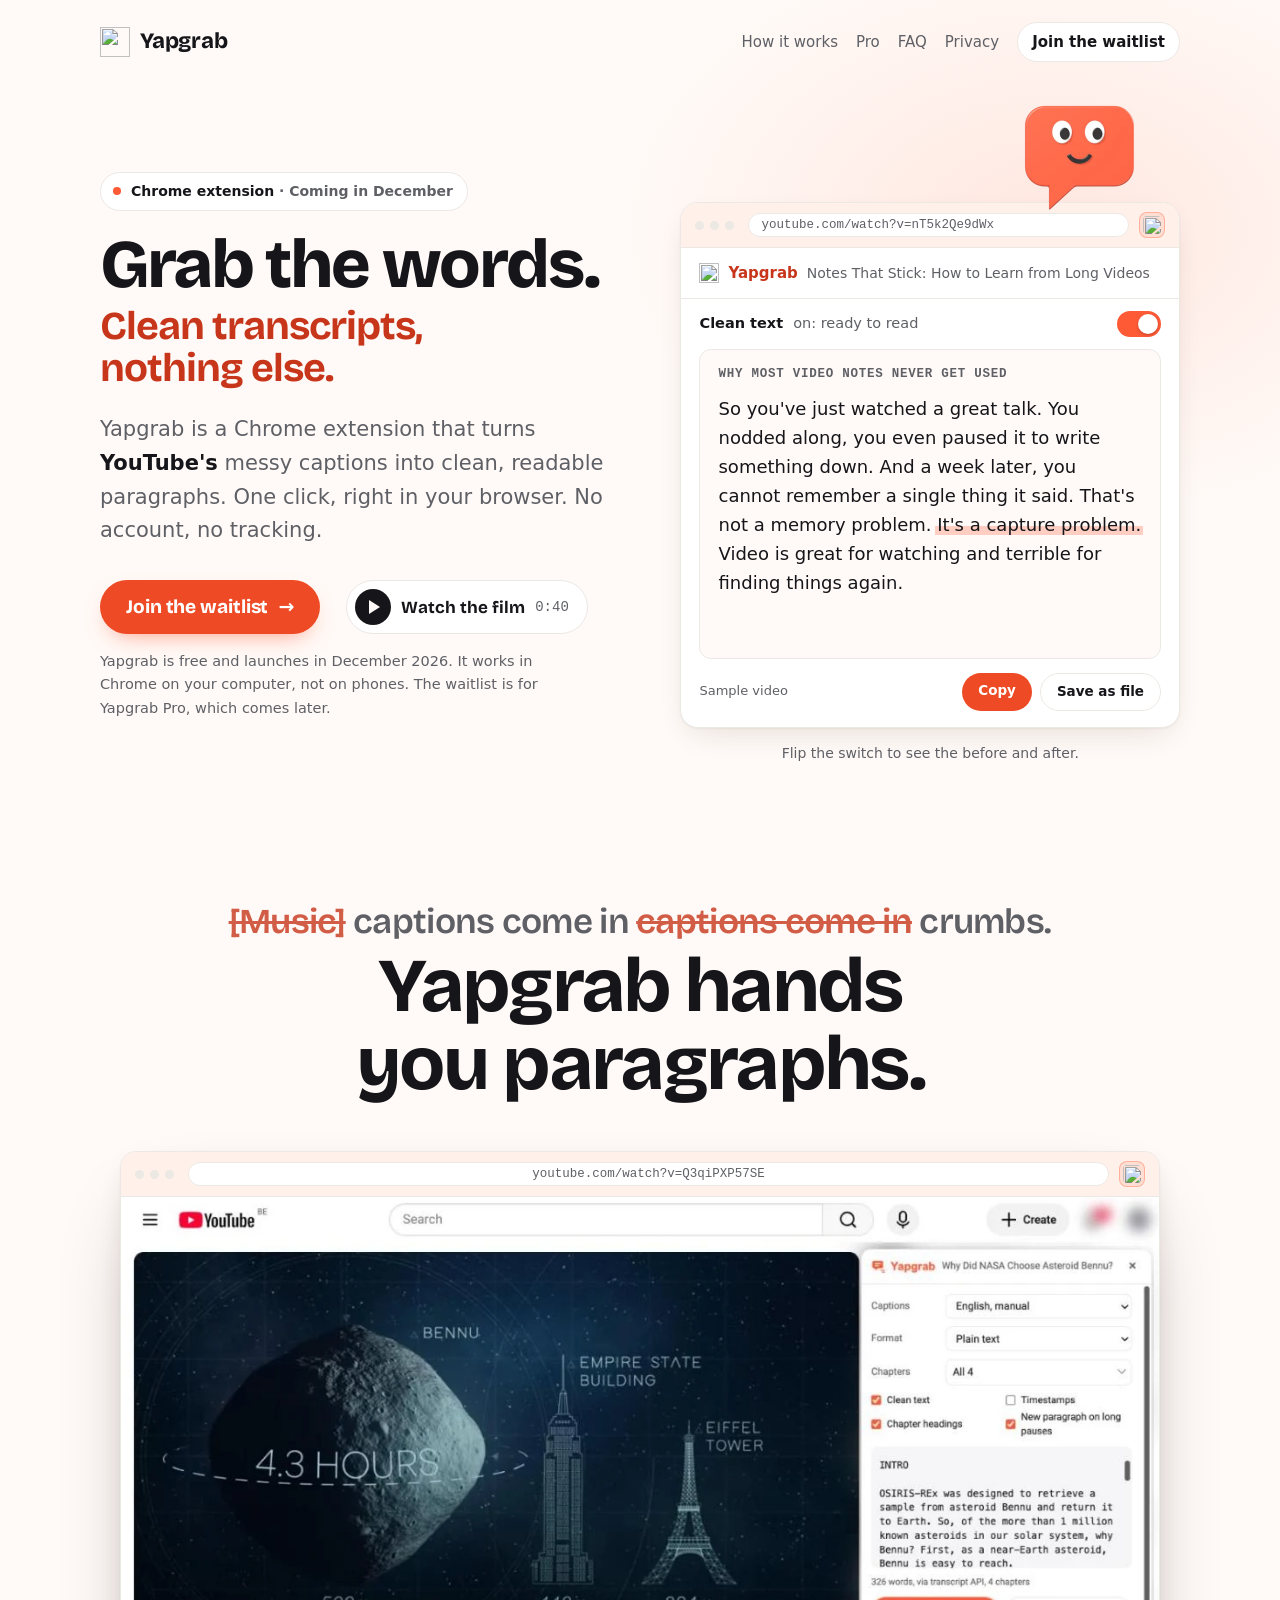
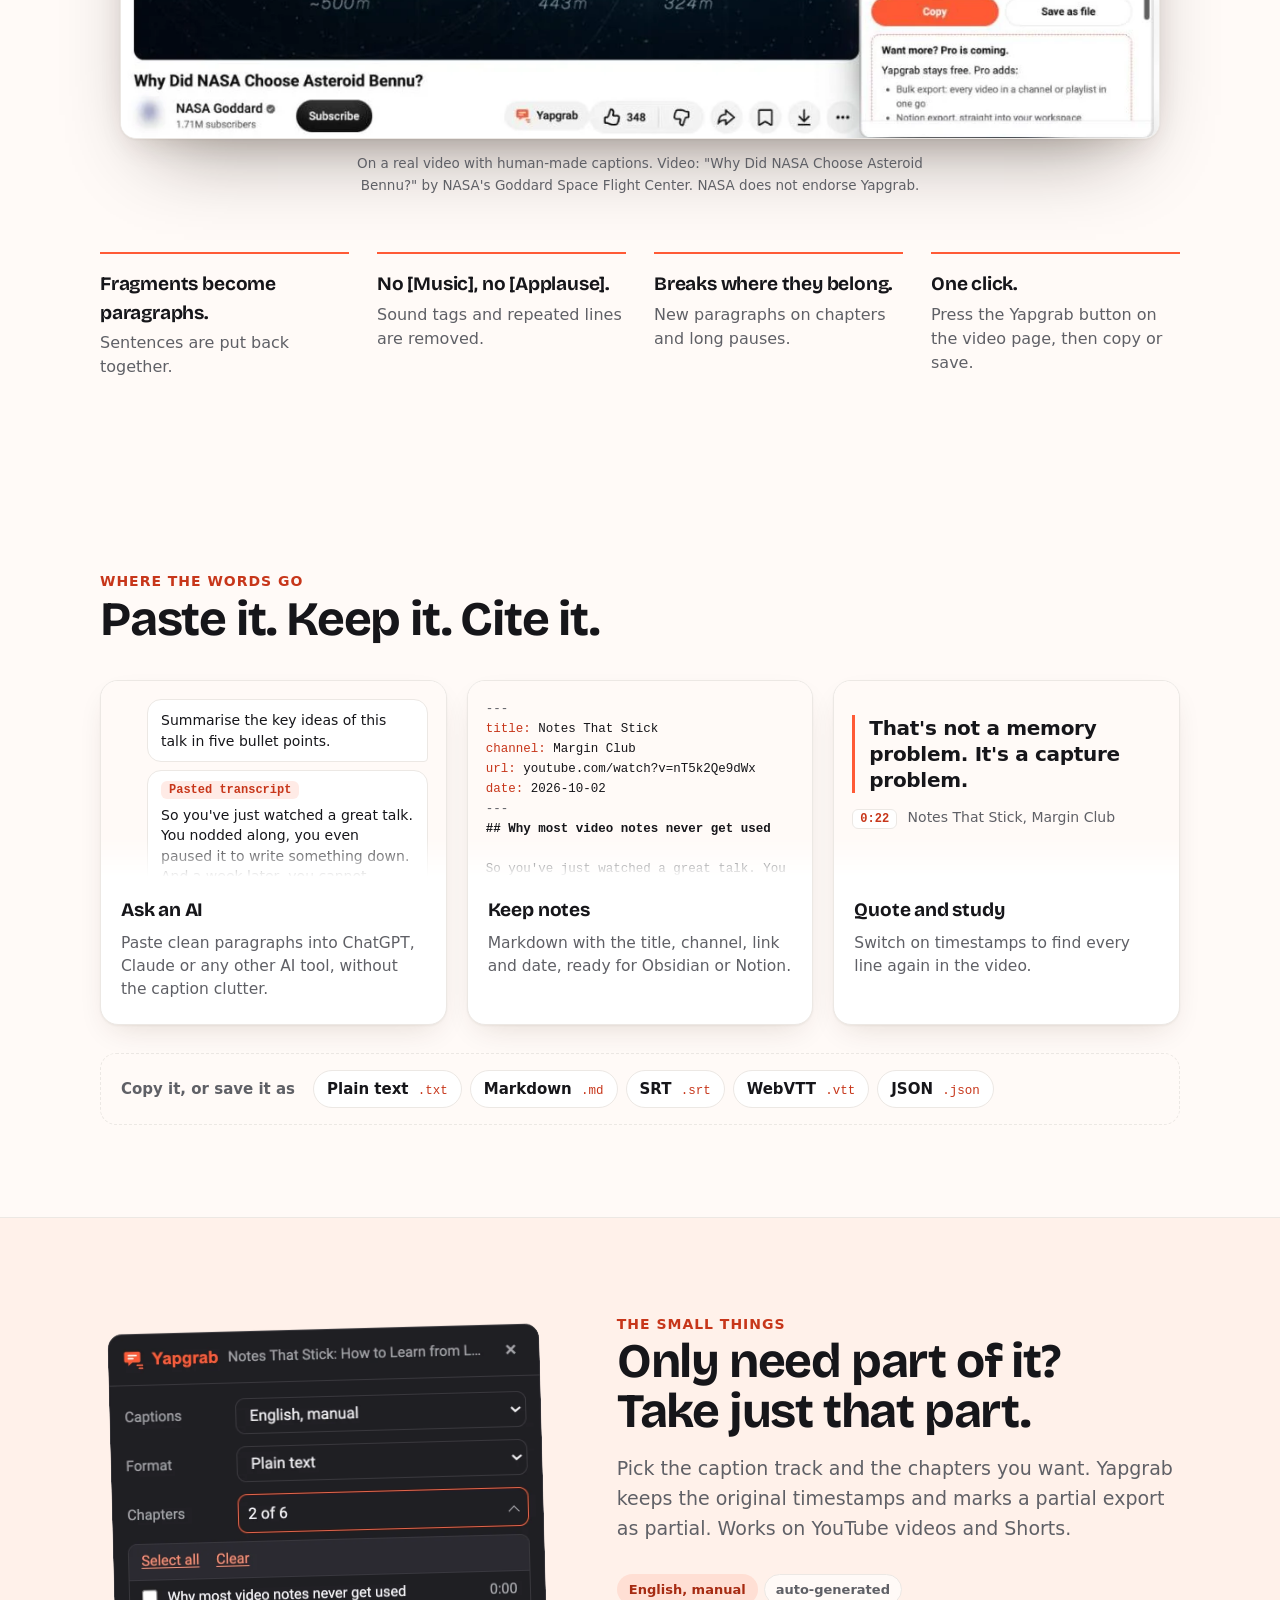
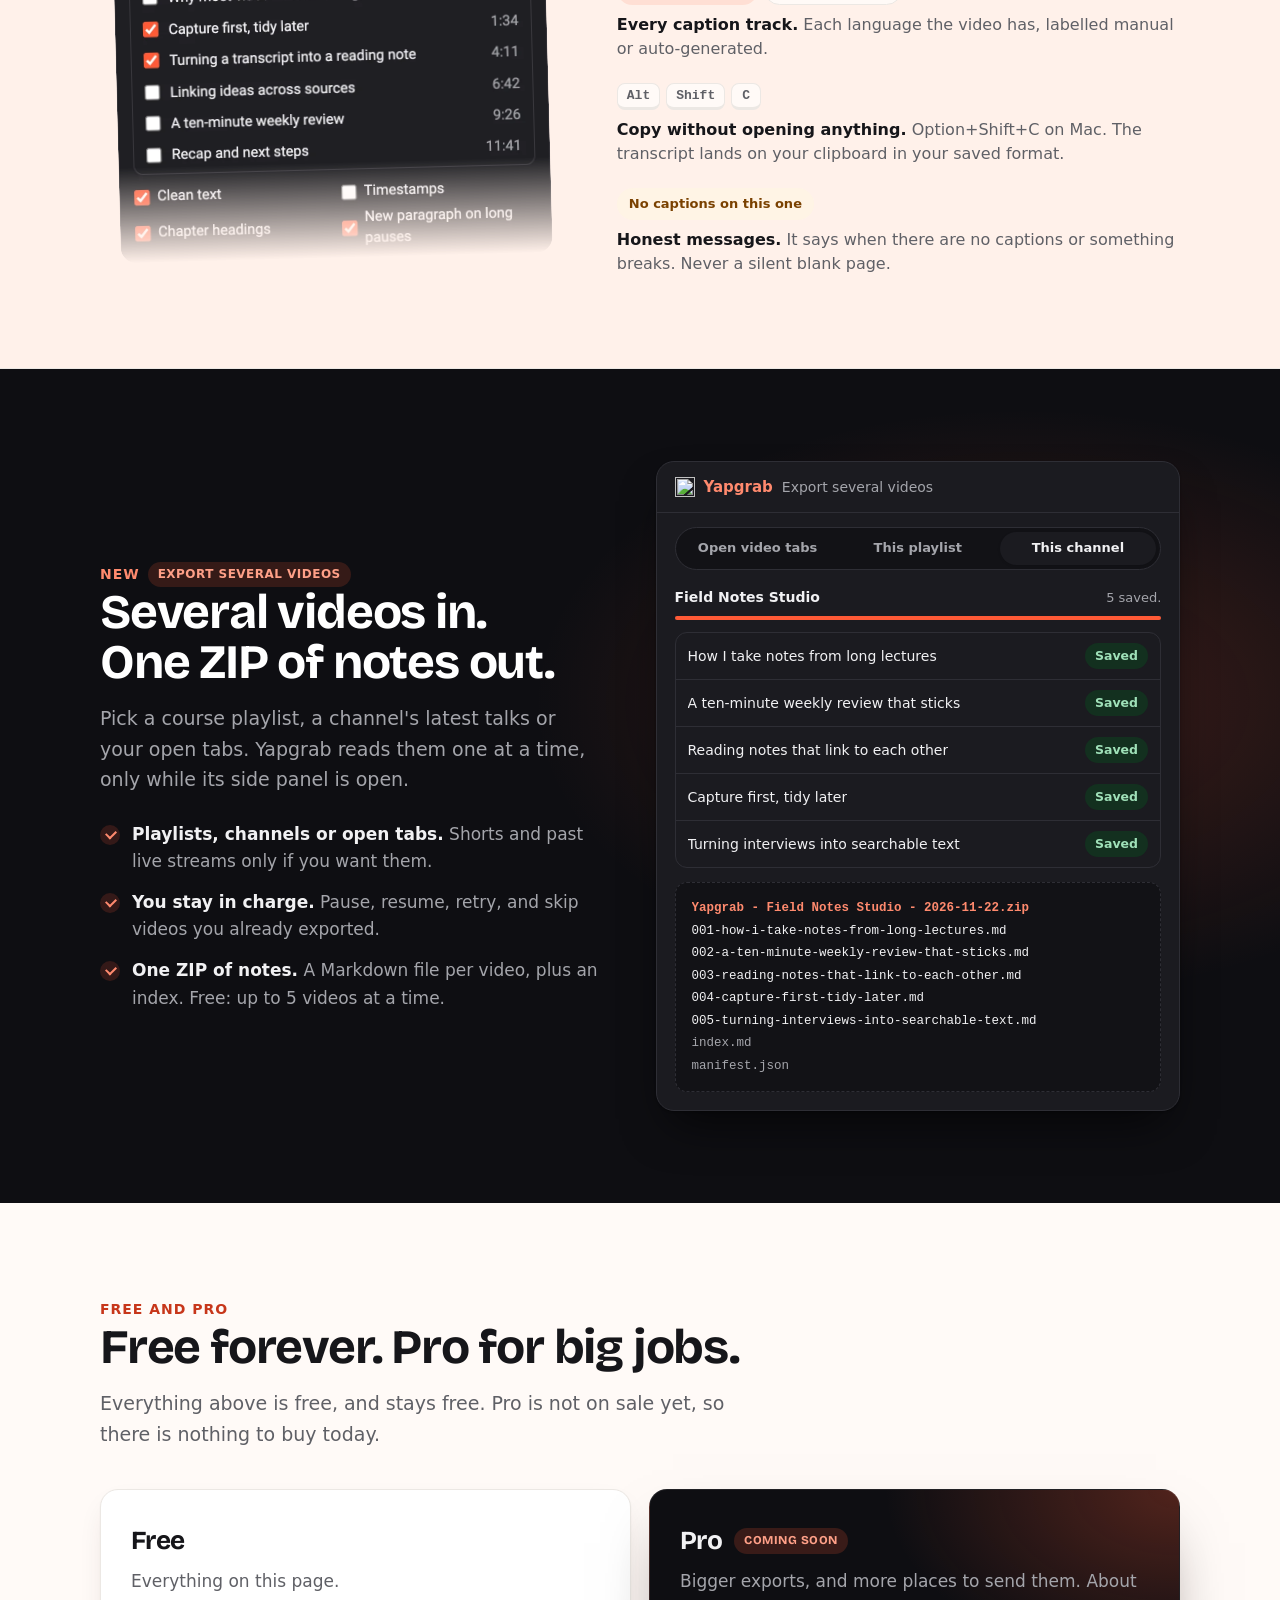
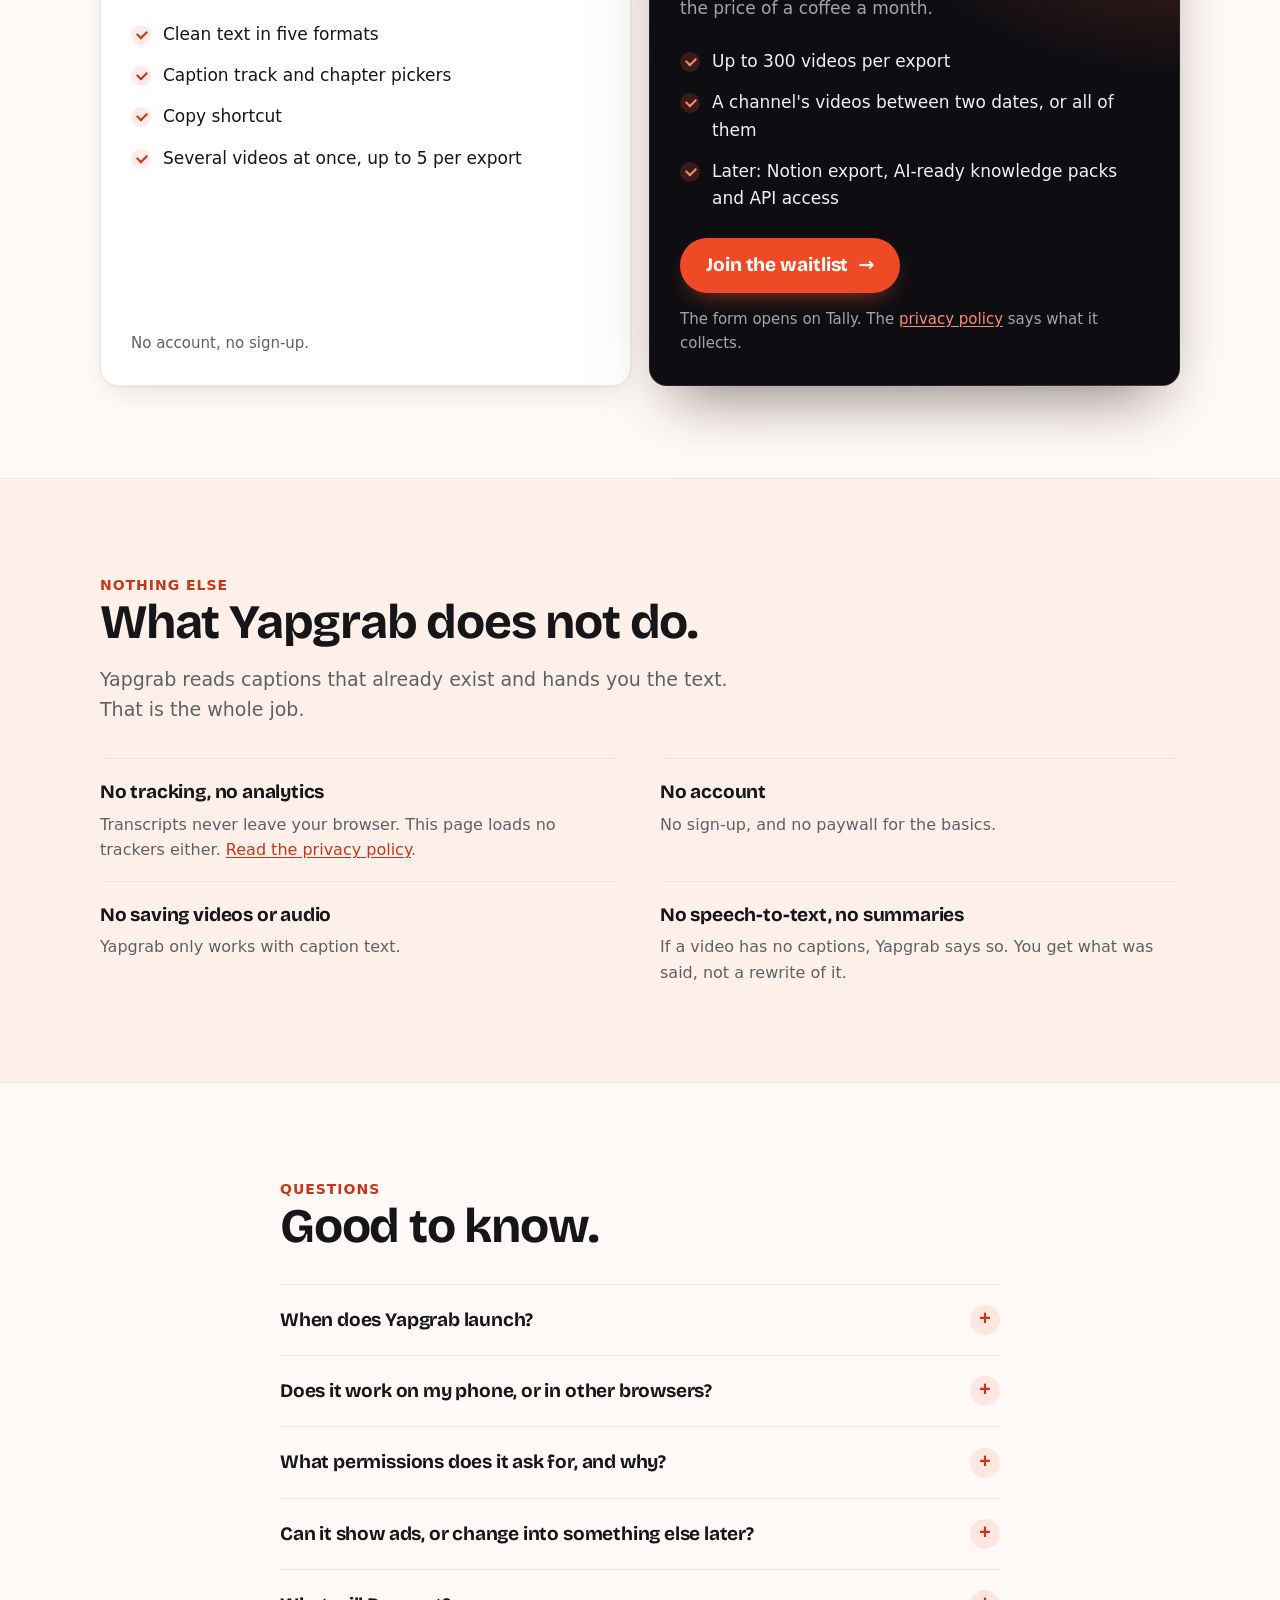
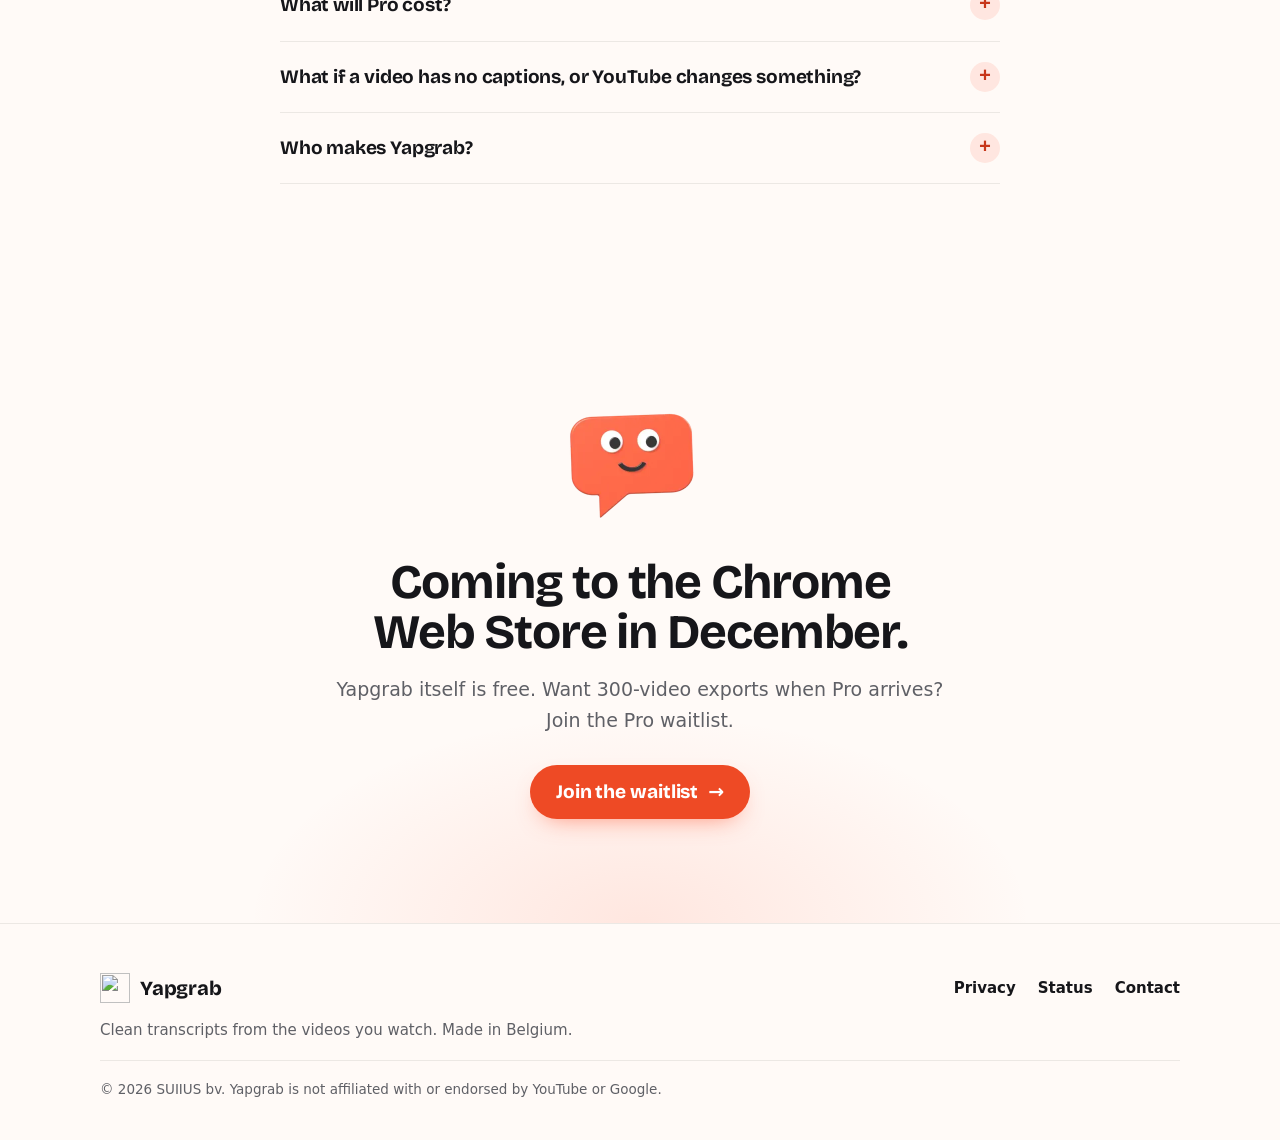
==== commit aa109c4c: "Easter egg: click Yappy and it eats the page, then hands you a clean transcript of it Co-Authored-By" ====
--- a/index.html
+++ b/index.html
@@ -52,7 +52,7 @@
 
         <div class="demo">
           <input class="demo-toggle" type="checkbox" id="clean-toggle" checked aria-describedby="demo-note">
-          <div class="yappy-perch" aria-hidden="true"><img class="rest" src="assets/yappy-rest.webp" alt="" width="172" height="172"><img class="yap" src="assets/yappy-yap.webp" alt="" width="172" height="172"></div>
+          <button class="yappy-perch yappy-egg" type="button" aria-label="Yappy. Press to let Yappy eat the words on this page."><img class="rest" src="assets/yappy-rest.webp" alt="" width="172" height="172"><img class="yap" src="assets/yappy-yap.webp" alt="" width="172" height="172"></button>
           <div class="card demo-card">
             <div class="mock-url" aria-hidden="true"><i></i><i></i><i></i><span>youtube.com/watch?v=nT5k2Qe9dWx</span><img class="ext" src="assets/icon.svg" alt="" width="18" height="18"></div>
             <div class="mock-bar" aria-hidden="true"><img src="assets/icon.svg" alt="" width="20" height="20"><b>Yapgrab</b><span>Notes That Stick: How to Learn from Long Videos</span></div>
@@ -374,10 +374,10 @@
 
     <section class="section closing">
       <div class="wrap">
-        <picture>
+        <button class="yappy-egg closing-egg" type="button" aria-label="Yappy. Press to let Yappy eat the words on this page."><picture>
           <source srcset="assets/yappy-still.webp" media="(prefers-reduced-motion: reduce)">
           <img class="yappy" src="assets/yappy.webp" alt="Yappy, the Yapgrab mascot: a speech bubble with eyes that yaps out two lines of words" width="180" height="180" loading="lazy" decoding="async">
-        </picture>
+        </picture></button>
         <h2>Coming to the Chrome Web Store in December.</h2>
         <p class="sub">Yapgrab itself is free. Want 300-video exports when Pro arrives? Join the Pro waitlist.</p>
         <a class="btn" href="https://tally.so/r/2jA2Lp" rel="noopener">Join the waitlist <span class="arrow" aria-hidden="true">&rarr;</span></a>
@@ -388,6 +388,7 @@
       <video controls playsinline preload="none" poster="assets/film-poster.webp" width="1920" height="1080"><source src="assets/yapgrab-launch.mp4" type="video/mp4"></video>
     </dialog>
   </main>
+  <script src="assets/egg.js" defer></script>
 
   <footer class="bottom big">
     <div class="wrap wide">
--- a/assets/home.css
+++ b/assets/home.css
@@ -357,3 +357,40 @@
 @keyframes real-tap { 0%, 15% { opacity: 0; transform: scale(.4); } 17% { opacity: .9; transform: scale(.6); } 24% { opacity: 0; transform: scale(1.6); } 100% { opacity: 0; } }
 @media (prefers-reduced-motion: reduce) { .real-stage .panel { animation: none !important; opacity: 1; } }
 @media (max-width: 640px) { .real { margin-top: 32px; } .real-frame .mock-url span { font-size: 11px; } }
+
+/* Easter egg: Yappy eats the words on screen (assets/egg.js). */
+.yappy-egg { appearance: none; border: 0; padding: 0; background: none; font: inherit; color: inherit; cursor: pointer; -webkit-tap-highlight-color: transparent; }
+.yappy-perch.yappy-egg { pointer-events: auto; }
+.yappy-egg:focus-visible { outline: 3px solid var(--accent); outline-offset: 4px; border-radius: 28px; }
+.closing-egg { display: block; margin: 0 auto; border-radius: 28px; }
+@media (hover: hover) and (prefers-reduced-motion: no-preference) {
+  .yappy-egg:not(.egg-open):not(.egg-chew):hover { animation: egg-wiggle .5s ease-in-out !important; }
+}
+@keyframes egg-wiggle { 25% { transform: rotate(-5deg); } 75% { transform: rotate(4deg); } }
+.yappy-egg.egg-open { animation: egg-gulp .5s ease-in-out infinite alternate !important; }
+.yappy-egg.egg-chew { animation: egg-chew .25s ease-in-out 5 !important; }
+.yappy-egg.egg-blink { animation: egg-wiggle .5s ease-in-out !important; }
+.yappy-perch.egg-open .yap { opacity: 1 !important; animation: none !important; }
+.yappy-perch.egg-open .rest { opacity: 0 !important; animation: none !important; }
+@keyframes egg-gulp { from { transform: scale(1.06); } to { transform: scale(1.16, 1.1); } }
+@keyframes egg-chew { 0%, 100% { transform: scale(1.12, 1.08); } 50% { transform: scale(1.2, .94) rotate(3deg); } }
+body.egg-hush *:not(.egg-layer):not(.egg-layer *) { color: transparent !important; text-shadow: none !important; -webkit-text-fill-color: transparent; }
+body.egg-hush :is(img, svg, video) { -webkit-text-fill-color: initial; }
+.egg-layer { position: fixed; inset: 0; z-index: 9998; pointer-events: none; overflow: hidden; }
+.egg-layer span { position: absolute; white-space: pre; will-change: transform; }
+.yappy-egg.egg-open, .yappy-egg.egg-chew { position: relative; z-index: 9999; }
+.yappy-perch.yappy-egg.egg-open, .yappy-perch.yappy-egg.egg-chew { position: absolute; }
+.egg-toast { position: fixed; left: 50%; bottom: 20px; z-index: 9999; width: min(460px, calc(100vw - 32px)); padding: 16px 18px; border-radius: 16px; background: var(--card); color: var(--fg); border: 1px solid var(--line);
+  box-shadow: 0 18px 40px -16px rgba(0, 0, 0, .35); transform: translate(-50%, 140%); opacity: 0; visibility: hidden; transition: transform .35s cubic-bezier(.3, .8, .3, 1), opacity .25s, visibility 0s .35s; }
+.egg-toast.show { transform: translate(-50%, 0); opacity: 1; visibility: visible; transition: transform .35s cubic-bezier(.3, .8, .3, 1), opacity .25s; }
+.egg-toast p { margin: 0 28px 12px 0; font-size: 15.5px; line-height: 1.45; }
+.egg-toast .row { display: flex; gap: 8px; align-items: center; flex-wrap: wrap; }
+.egg-toast .save, .egg-toast .copy { font: 650 14.5px var(--display, inherit); padding: 8px 14px; border-radius: 999px; text-decoration: none; cursor: pointer; }
+.egg-toast .save { background: #EE4A25; color: #fff; }
+.egg-toast .save:hover { background: #E2401C; }
+.egg-toast .copy { background: none; color: var(--fg); border: 1px solid var(--line); }
+.egg-toast .copy:hover { border-color: var(--accent); }
+.egg-toast .x { position: absolute; top: 8px; right: 10px; width: 32px; height: 32px; border: 0; background: none; color: var(--muted); font-size: 22px; cursor: pointer; border-radius: 50%; }
+.egg-toast .x:hover { color: var(--fg); }
+.egg-toast :focus-visible { outline: 3px solid var(--accent); outline-offset: 2px; }
+@media (prefers-reduced-motion: reduce) { .egg-toast, .egg-toast.show { transition: none; } }
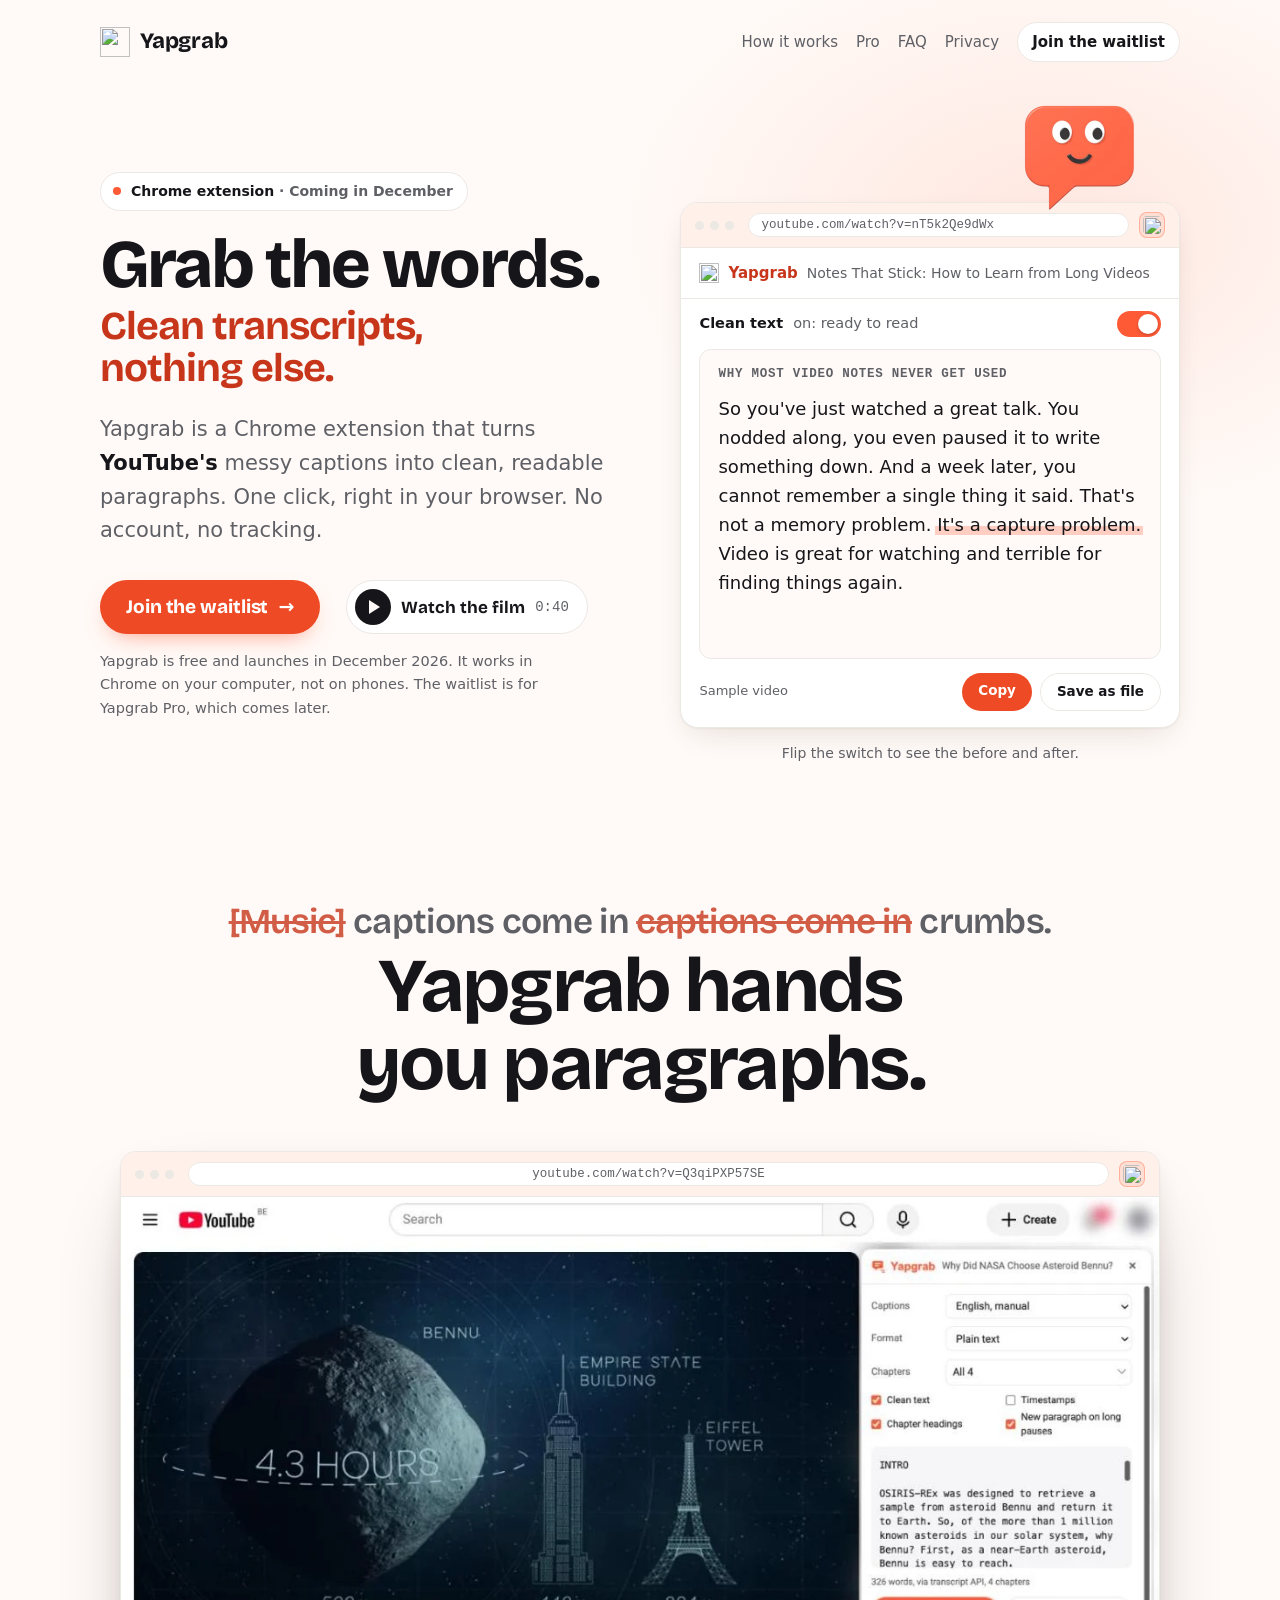
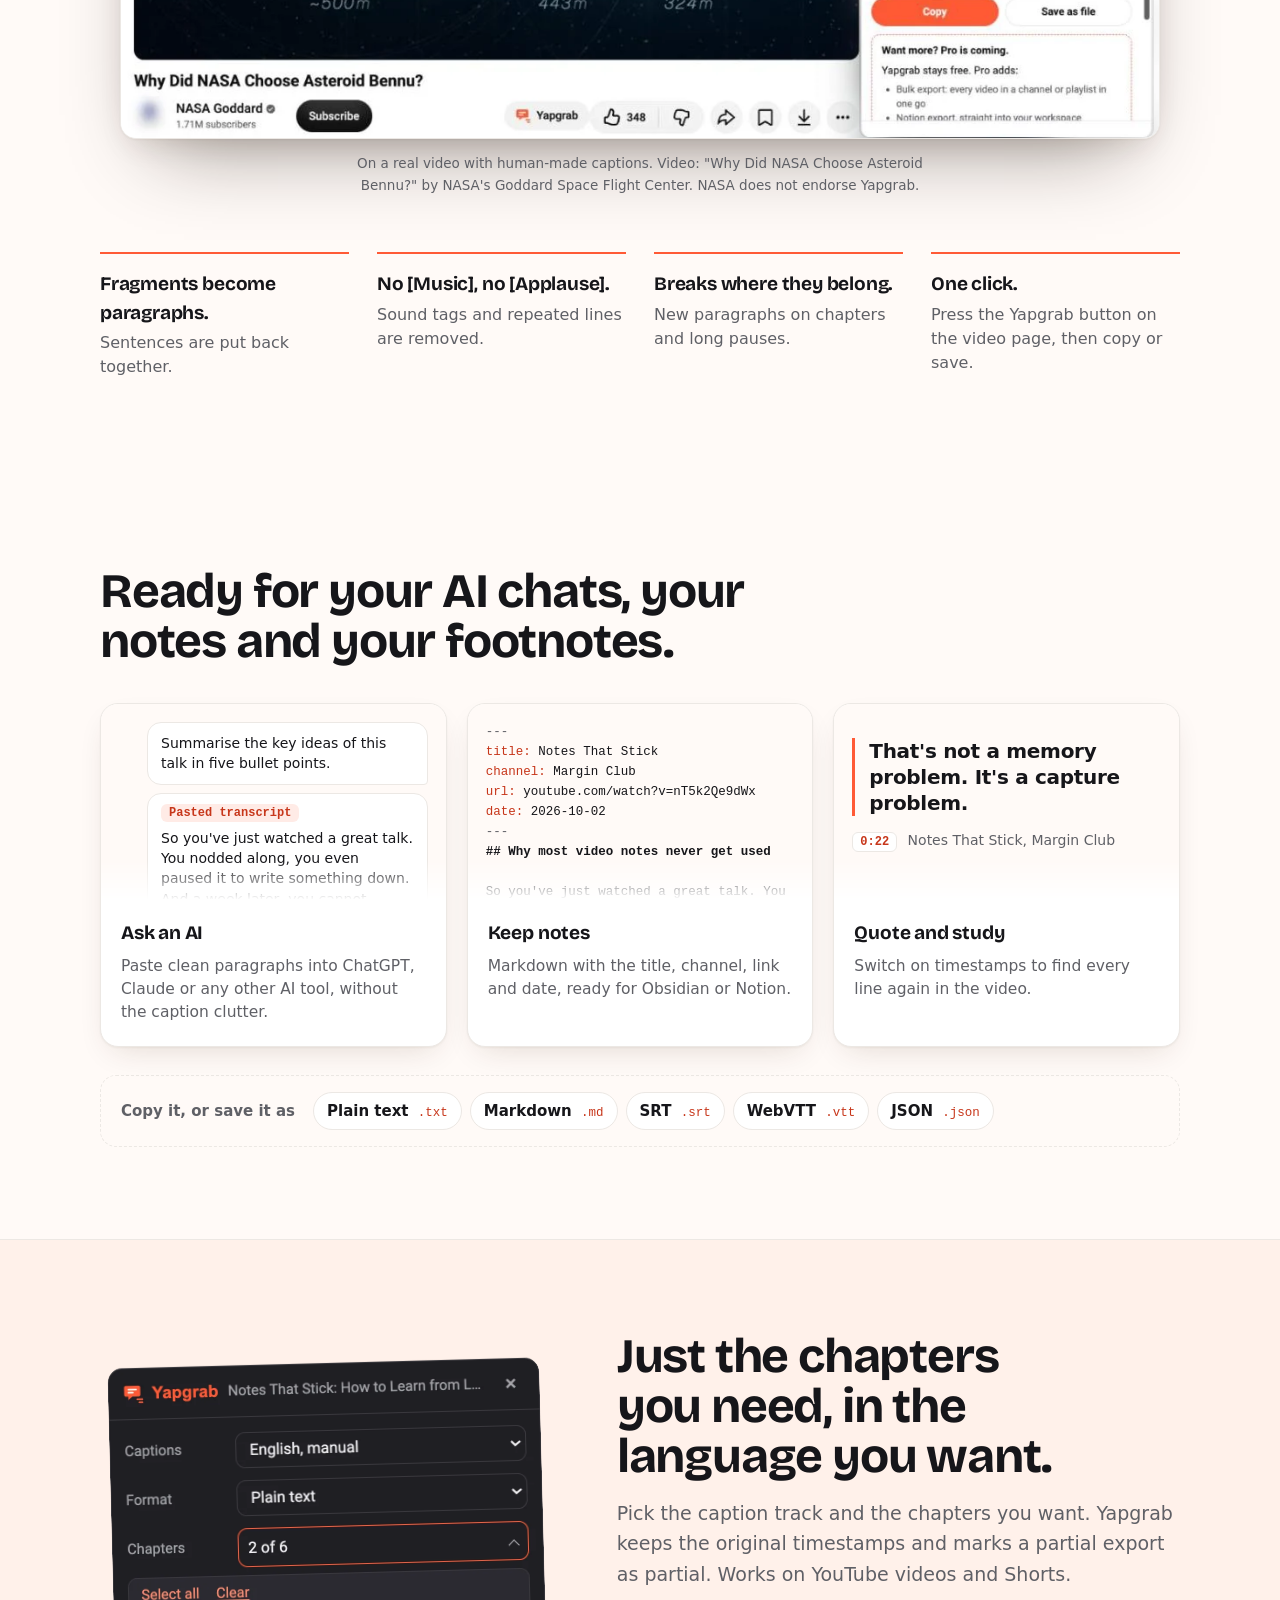
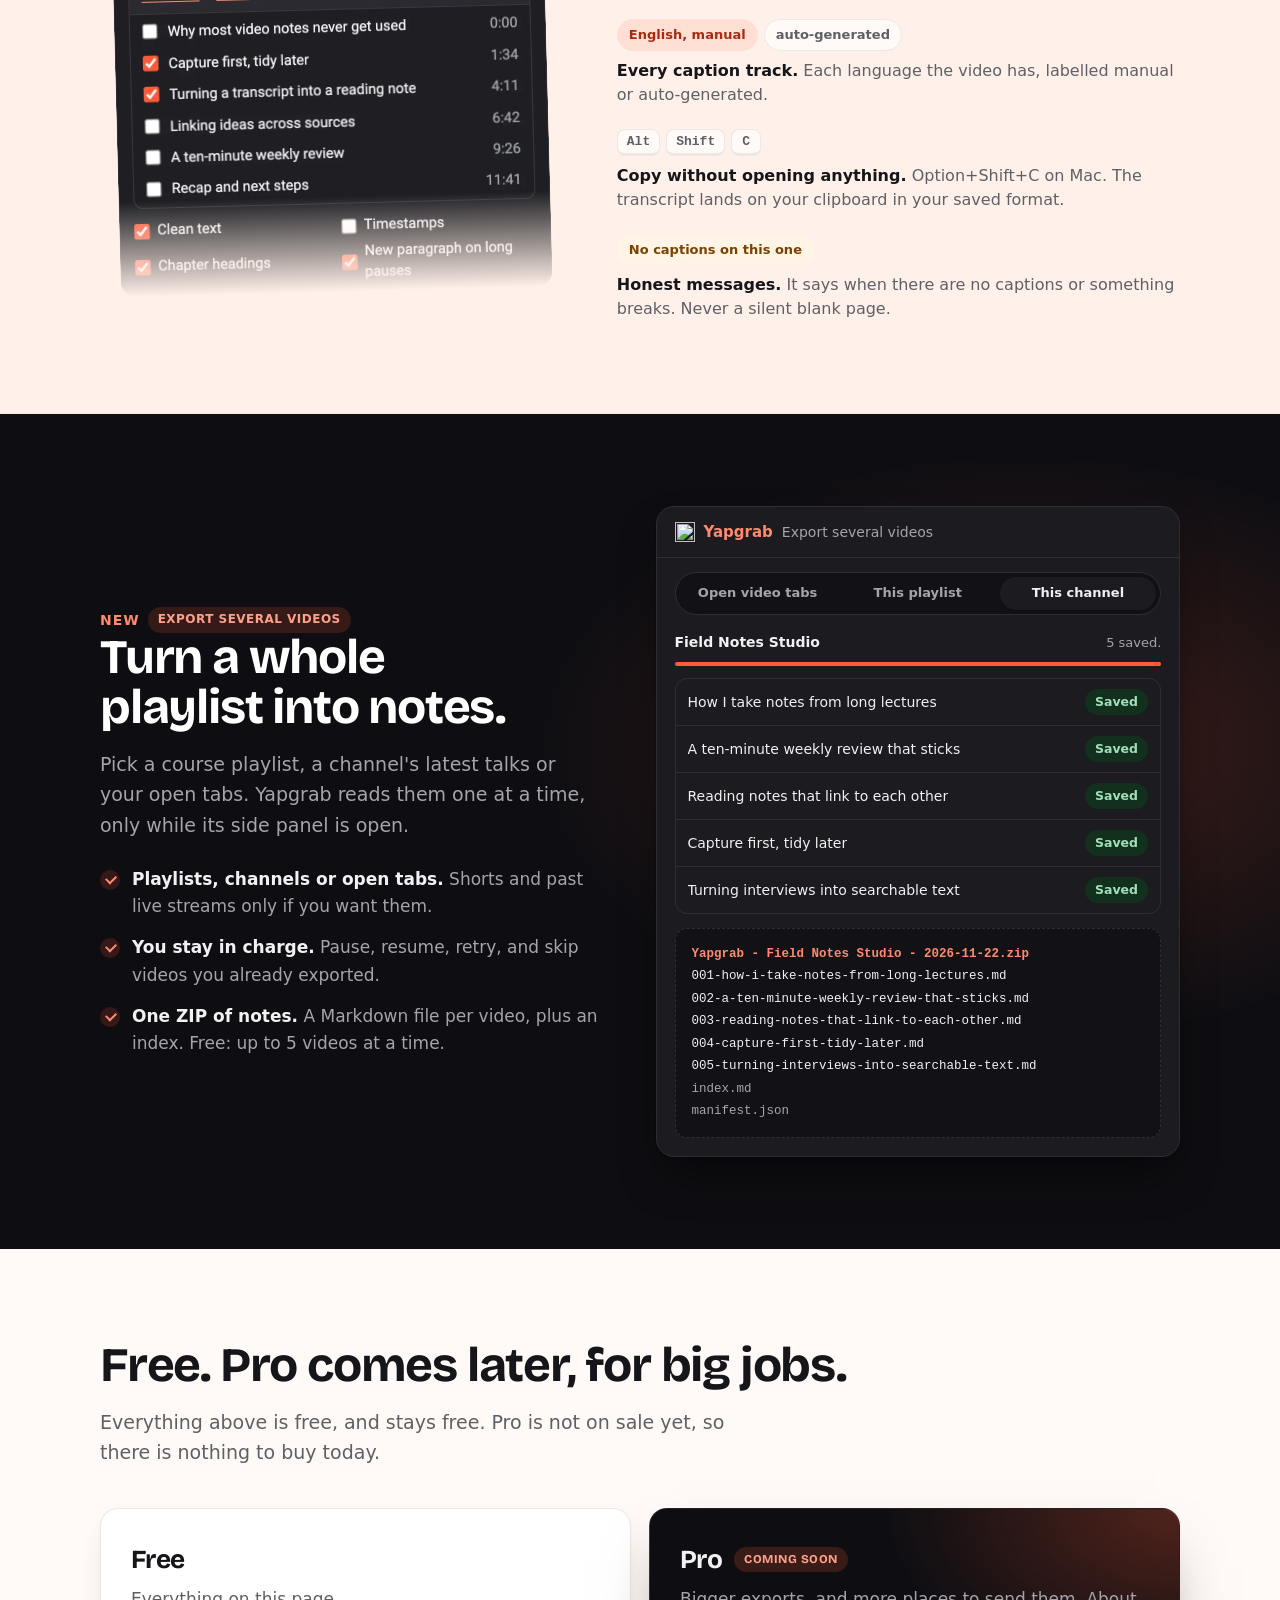
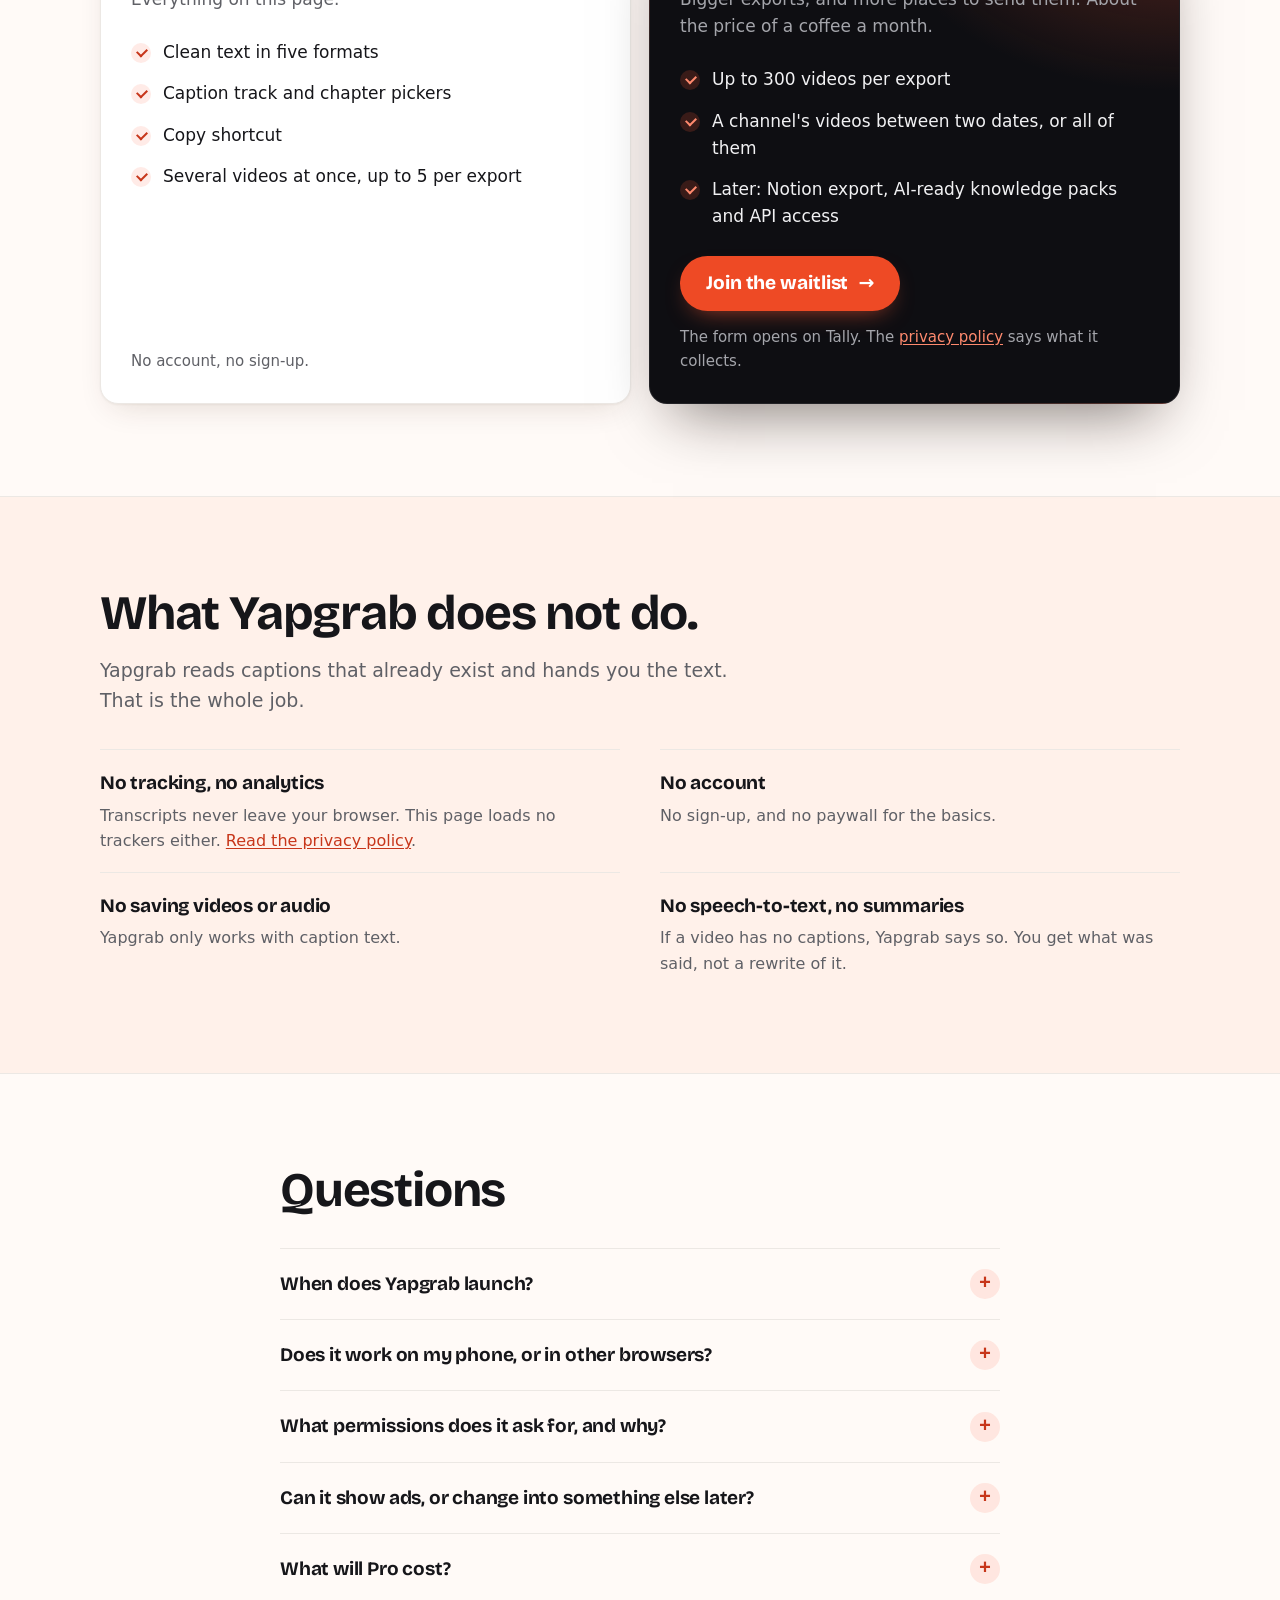
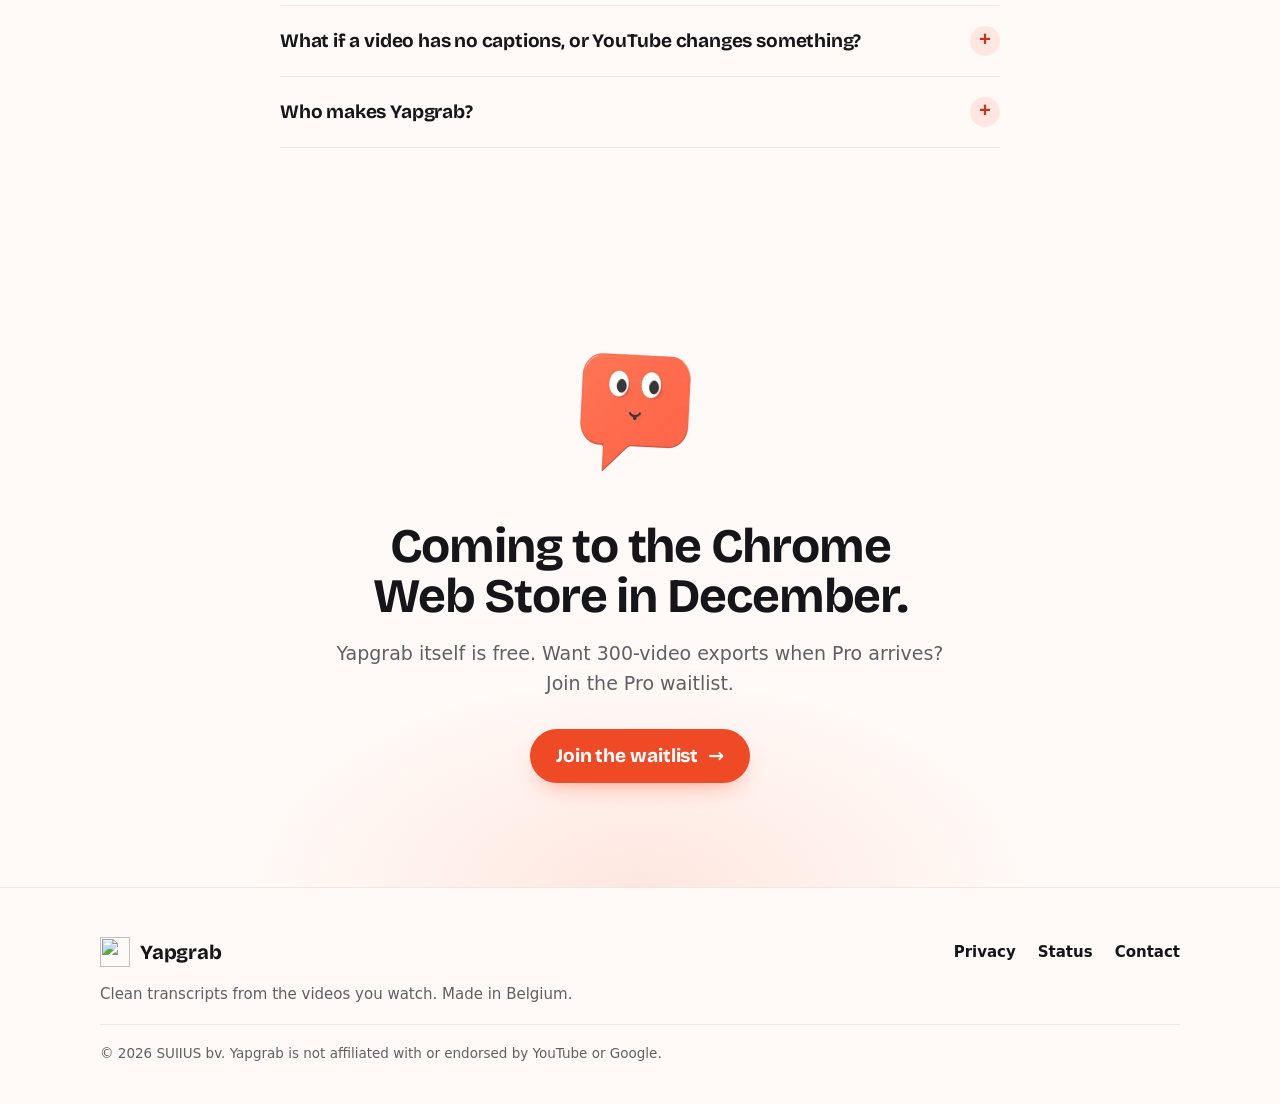
==== commit 3d3873a4: "Plainer section headings; drop the labels above them Co-Authored-By: Claude Opus 5.5 <noreply@anthro" ====
--- a/index.html
+++ b/index.html
@@ -173,8 +173,7 @@
 
     <section class="section uses" aria-labelledby="uses-h">
       <div class="wrap wide">
-        <p class="eyebrow">Where the words go</p>
-        <h2 id="uses-h">Paste it. Keep it. Cite it.</h2>
+        <h2 id="uses-h">Ready for your AI chats, your notes and your footnotes.</h2>
         <div class="uses-grid">
           <article class="card use">
             <div class="use-mock" aria-hidden="true">
@@ -229,8 +228,7 @@
           <img src="assets/panel-chapters.webp" width="432" height="530" loading="lazy" decoding="async" alt="The Yapgrab panel in dark mode with the chapter picker open. Two of six chapters are ticked, each with its start time. Below are the switches: clean text, timestamps, chapter headings and new paragraph on long pauses.">
         </figure>
         <div>
-          <p class="eyebrow">The small things</p>
-          <h2>Only need part of it? Take just that part.</h2>
+          <h2>Just the chapters you need, in the language you want.</h2>
           <p class="sub">Pick the caption track and the chapters you want. Yapgrab keeps the original timestamps and marks a partial export as partial. Works on YouTube videos and Shorts.</p>
           <ul class="smalls">
             <li><span class="vis" aria-hidden="true"><span class="chip on">English, manual</span><span class="chip">auto-generated</span></span><b>Every caption track.</b> Each language the video has, labelled manual or auto-generated.</li>
@@ -245,7 +243,7 @@
       <div class="wrap wide split">
         <div>
           <p class="eyebrow">New <span class="badge">Export several videos</span></p>
-          <h2>Several videos in. One ZIP of notes out.</h2>
+          <h2>Turn a whole playlist into notes.</h2>
           <p class="sub">Pick a course playlist, a channel's latest talks or your open tabs. Yapgrab reads them one at a time, only while its side panel is open.</p>
           <ul class="ticks">
             <li><strong>Playlists, channels or open tabs.</strong> <span>Shorts and past live streams only if you want them.</span></li>
@@ -288,8 +286,7 @@
     <section class="section" id="pro">
       <div class="wrap wide">
         <div>
-          <p class="eyebrow">Free and Pro</p>
-          <h2>Free forever. Pro for big jobs.</h2>
+          <h2>Free. Pro comes later, for big jobs.</h2>
           <p class="sub">Everything above is free, and stays free. Pro is not on sale yet, so there is nothing to buy today.</p>
         </div>
         <div class="plans">
@@ -322,7 +319,6 @@
     <section class="section tint" id="not">
       <div class="wrap wide">
         <div>
-          <p class="eyebrow">Nothing else</p>
           <h2>What Yapgrab does not do.</h2>
           <p class="sub">Yapgrab reads captions that already exist and hands you the text. That is the whole job.</p>
         </div>
@@ -337,8 +333,7 @@
 
     <section class="section" id="faq">
       <div class="wrap">
-        <p class="eyebrow">Questions</p>
-        <h2>Good to know.</h2>
+        <h2>Questions</h2>
         <div class="faq">
           <details>
             <summary>When does Yapgrab launch?</summary>
--- a/assets/home.css
+++ b/assets/home.css
@@ -150,7 +150,7 @@
   .mock-foot { justify-content: flex-end; }
 }
 
-/* Where the words go: three small cards showing the text where people use it. */
+/* Uses: three small cards showing the text where people use it. */
 .uses h2 { margin-bottom: 36px; }
 .fmt-strip { display: flex; flex-wrap: wrap; align-items: center; gap: 12px 18px; margin-top: 28px; padding: 16px 20px; border-radius: 16px; border: 1px dashed var(--line); }
 .fmt-strip .lbl { font-weight: 650; color: var(--muted); font-size: 15px; }
@@ -282,7 +282,7 @@
 @media (max-width: 900px) { .statement { padding: 72px 0 64px; } .four { grid-template-columns: minmax(0, 1fr) minmax(0, 1fr); } }
 @media (max-width: 520px) { .four { grid-template-columns: minmax(0, 1fr); gap: 20px; } }
 
-/* The small things: the real panel at 2x next to three details. */
+/* Details: the real panel at 2x next to three details. */
 .split.flip { grid-template-columns: minmax(0, .9fr) minmax(0, 1.1fr); }
 .panel-shot { margin: 0; justify-self: center; width: min(100%, 432px); }
 .panel-shot img { display: block; width: 100%; height: auto; border-radius: 16px; box-shadow: 0 30px 60px -24px rgba(20, 10, 5, .45), 0 0 0 1px rgba(0, 0, 0, .08);
@@ -394,3 +394,14 @@
 .egg-toast .x:hover { color: var(--fg); }
 .egg-toast :focus-visible { outline: 3px solid var(--accent); outline-offset: 2px; }
 @media (prefers-reduced-motion: reduce) { .egg-toast, .egg-toast.show { transition: none; } }
+
+/* Second egg: live eyes laid exactly over the drawn ones (positions measured on the 344 and 360 px art). */
+.closing-egg { position: relative; }
+.yappy-eyes { position: absolute; inset: 0; pointer-events: none; }
+.yappy-eyes .eye { position: absolute; top: 29%; width: 11.7%; height: 13.7%; border-radius: 50%; display: flex; align-items: center; justify-content: center;
+  background: radial-gradient(circle at 42% 38%, #fff 58%, #eceef1 100%); box-shadow: inset -1px -2px 2px rgba(0, 0, 0, .06); animation: eye-open .35s cubic-bezier(.3, .8, .3, 1); }
+.yappy-eyes .eye.l { left: 30.2%; }
+.yappy-eyes .eye.r { left: 49.1%; }
+.yappy-eyes i { display: block; width: 50%; aspect-ratio: 1; border-radius: 50%; background: radial-gradient(circle at 34% 30%, #6b6b70 0 9%, #2b2b2e 15%); transition: transform .12s ease-out; }
+@keyframes eye-open { 0% { transform: scaleY(.1); } 60% { transform: scaleY(1.12); } 100% { transform: none; } }
+@media (prefers-reduced-motion: reduce) { .yappy-eyes .eye { animation: none; } .yappy-eyes i { transition: none; } }
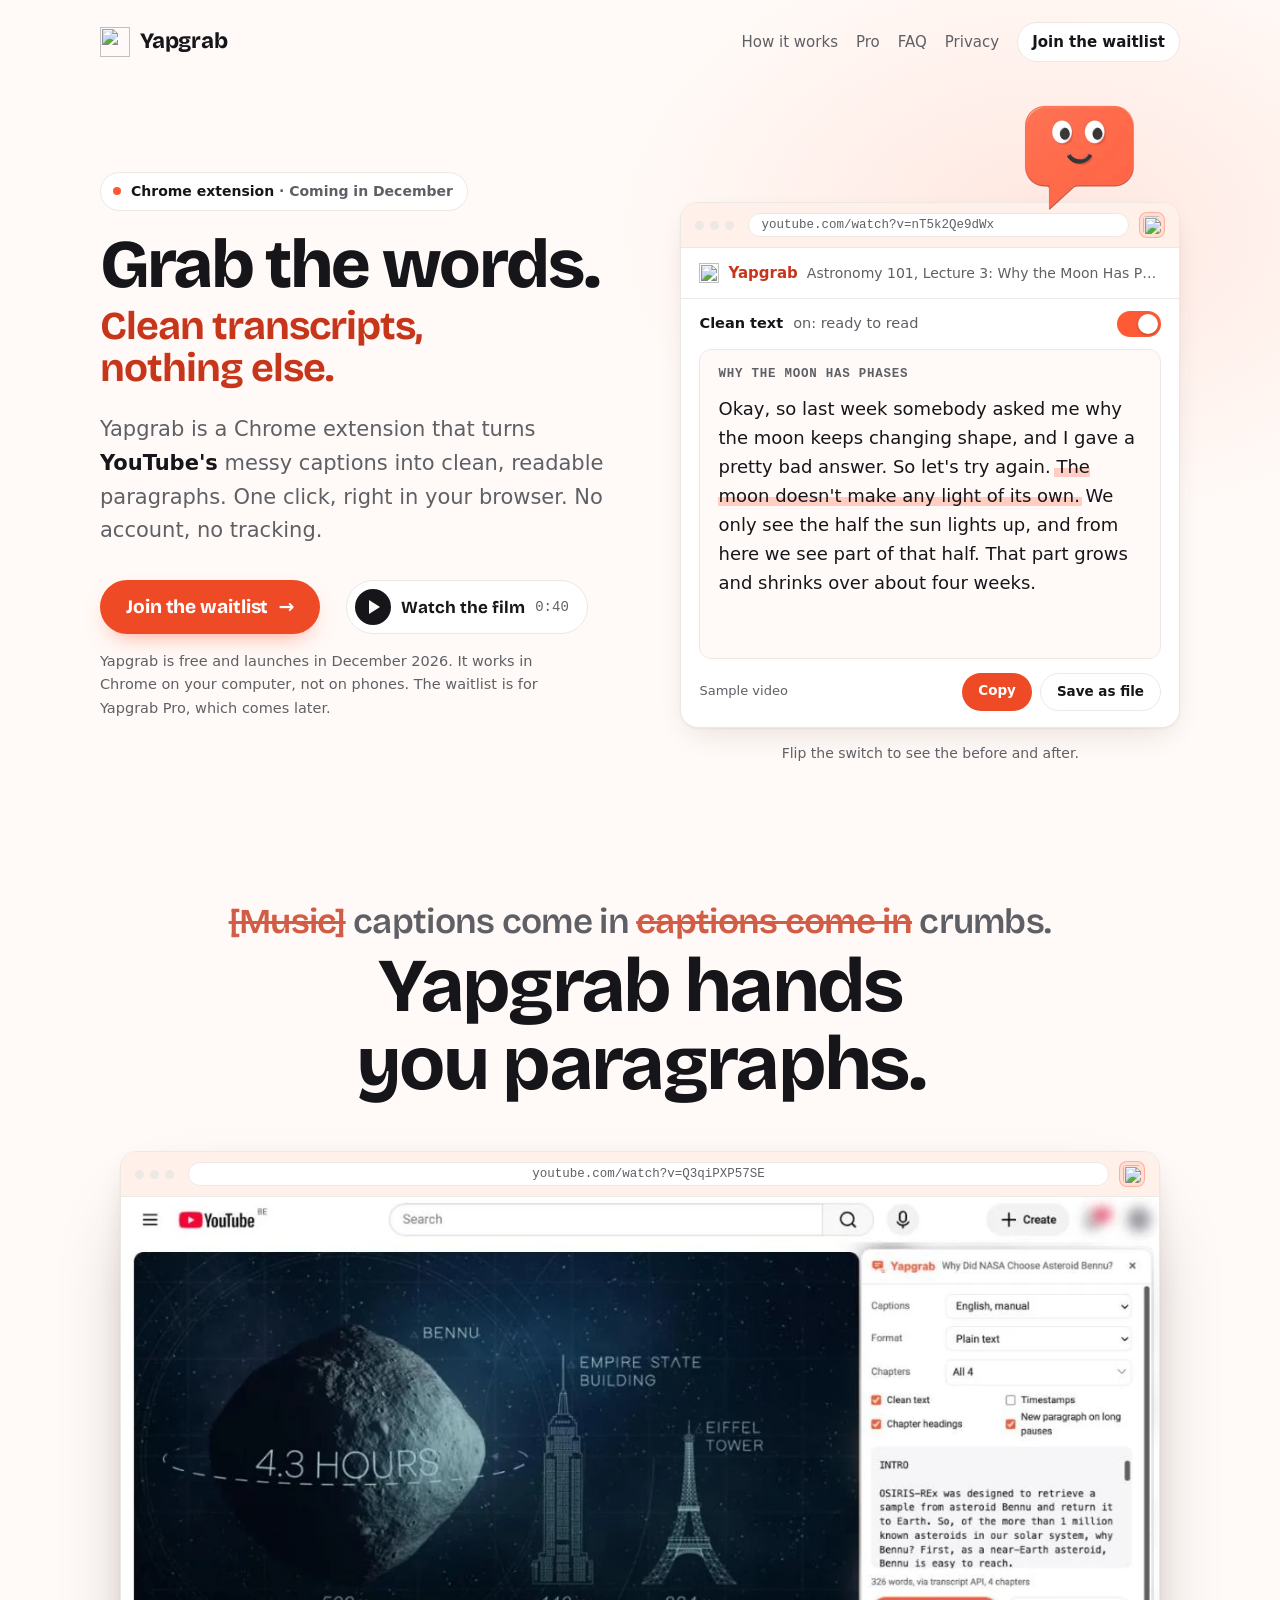
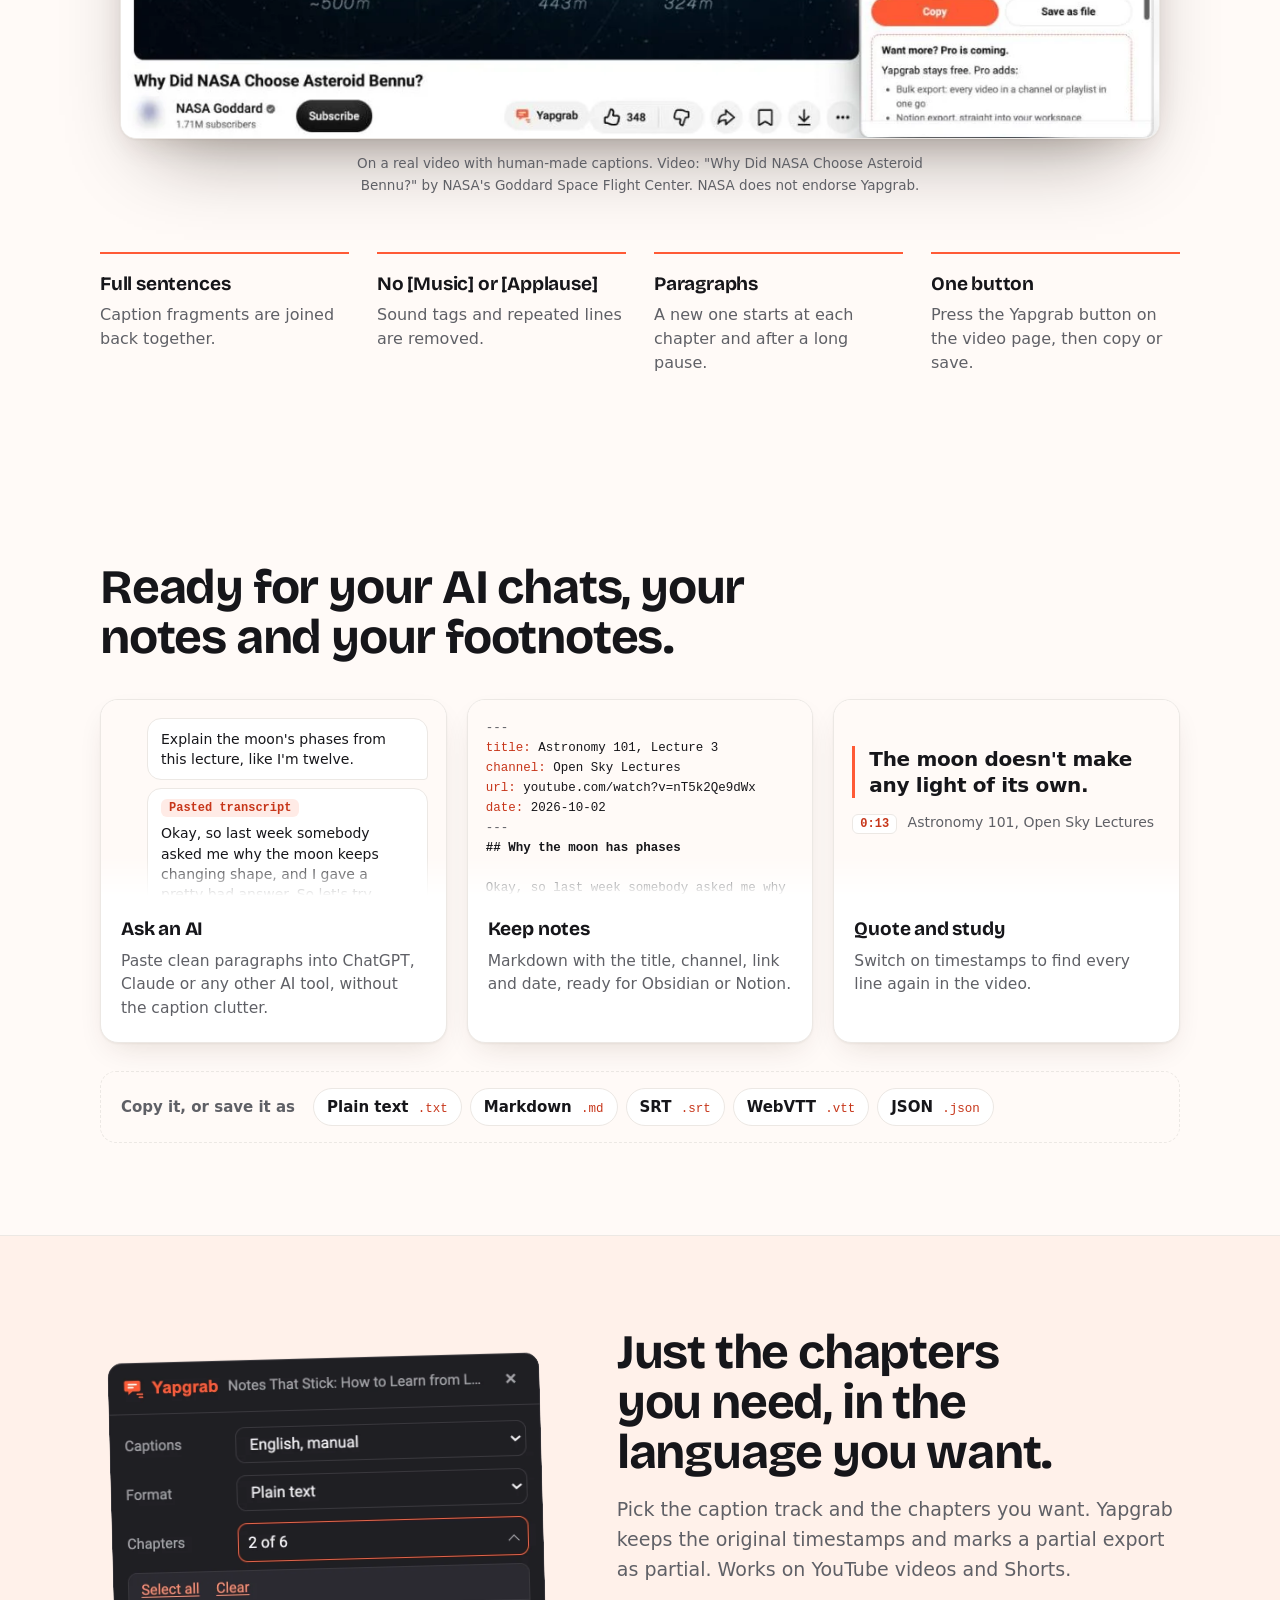
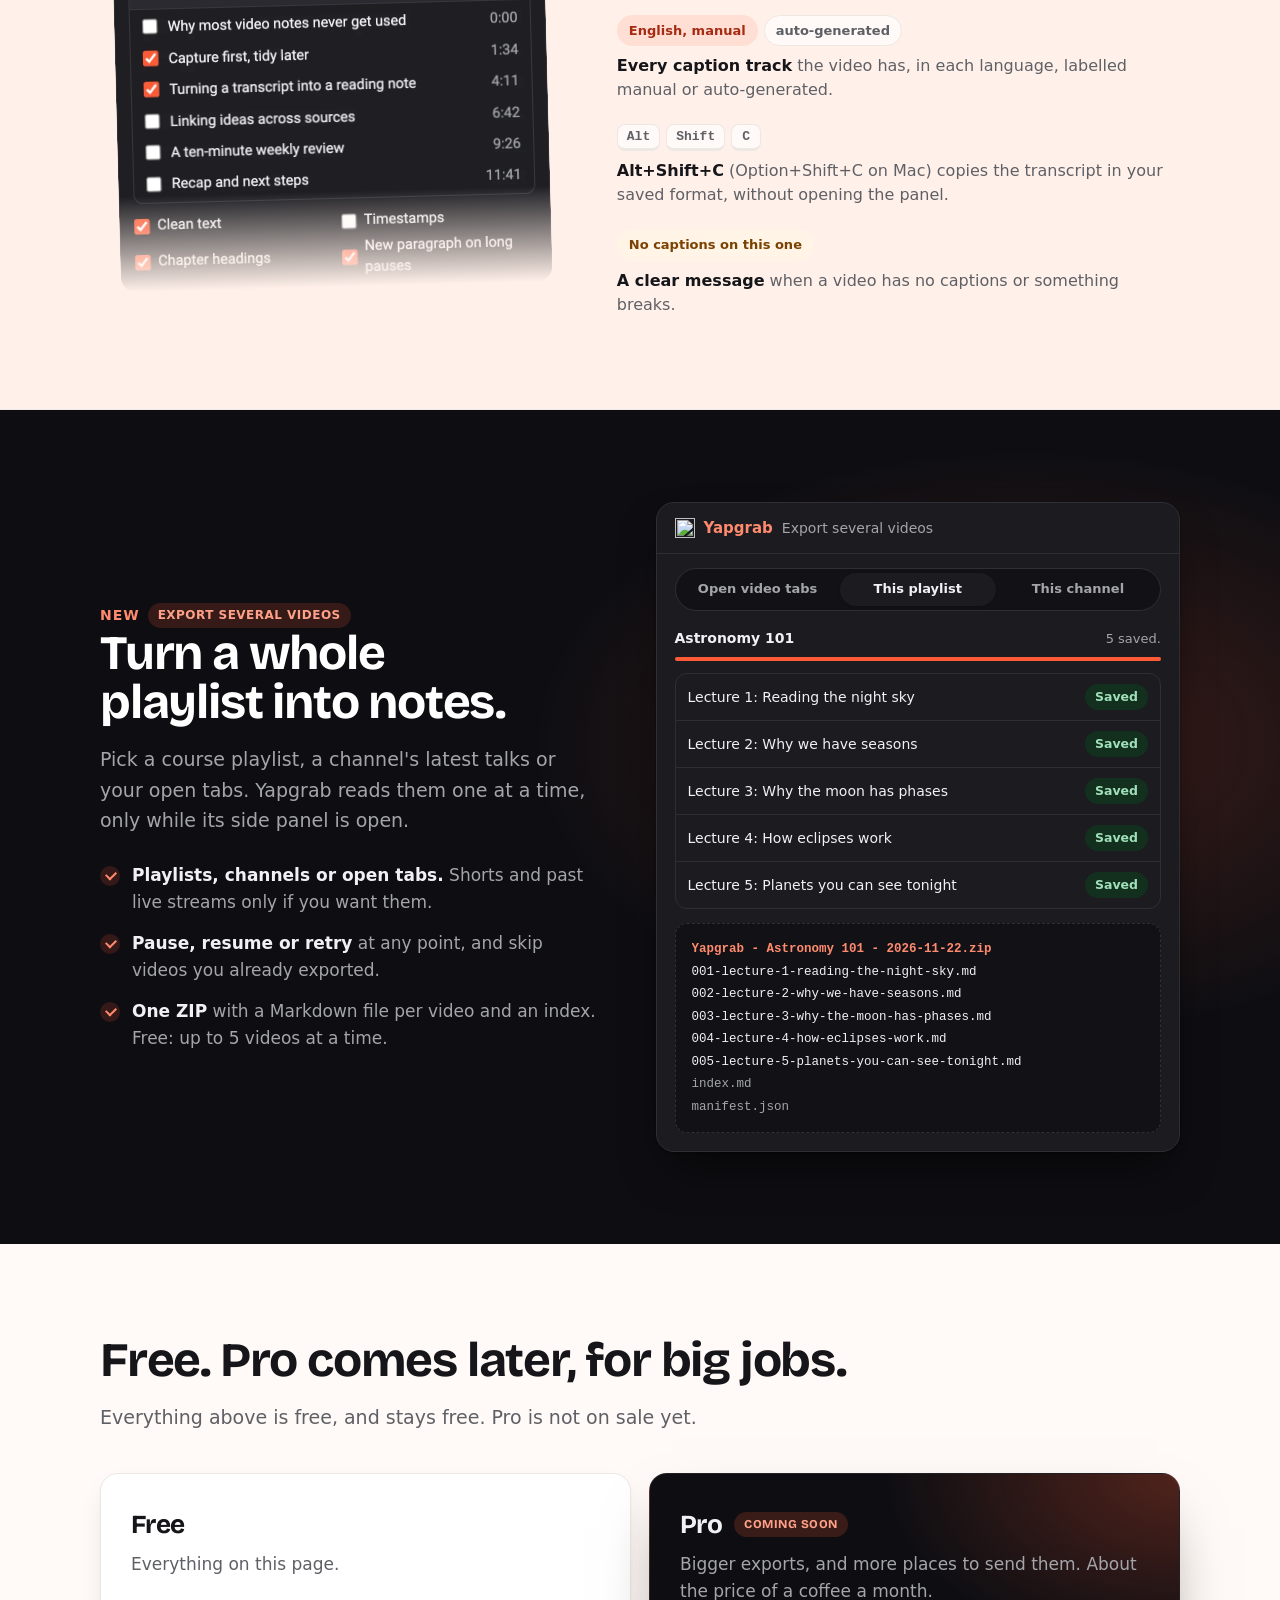
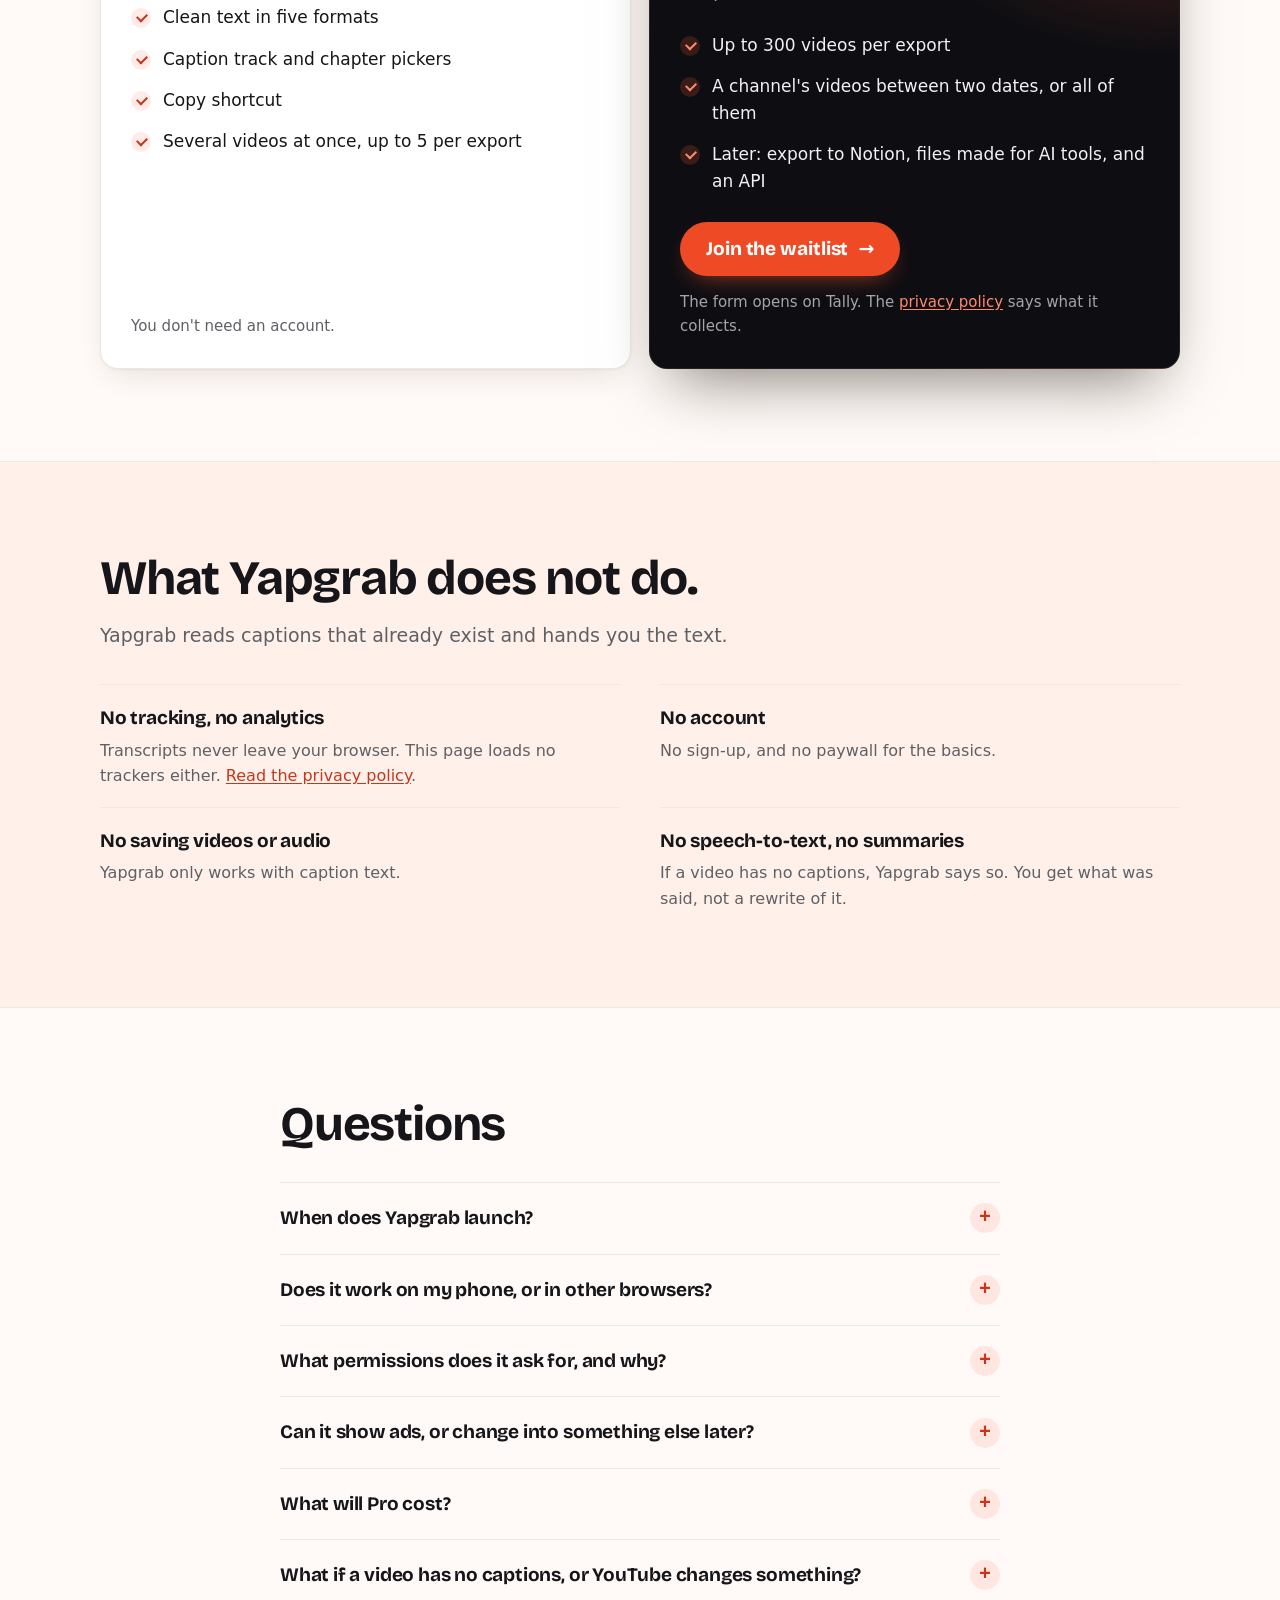
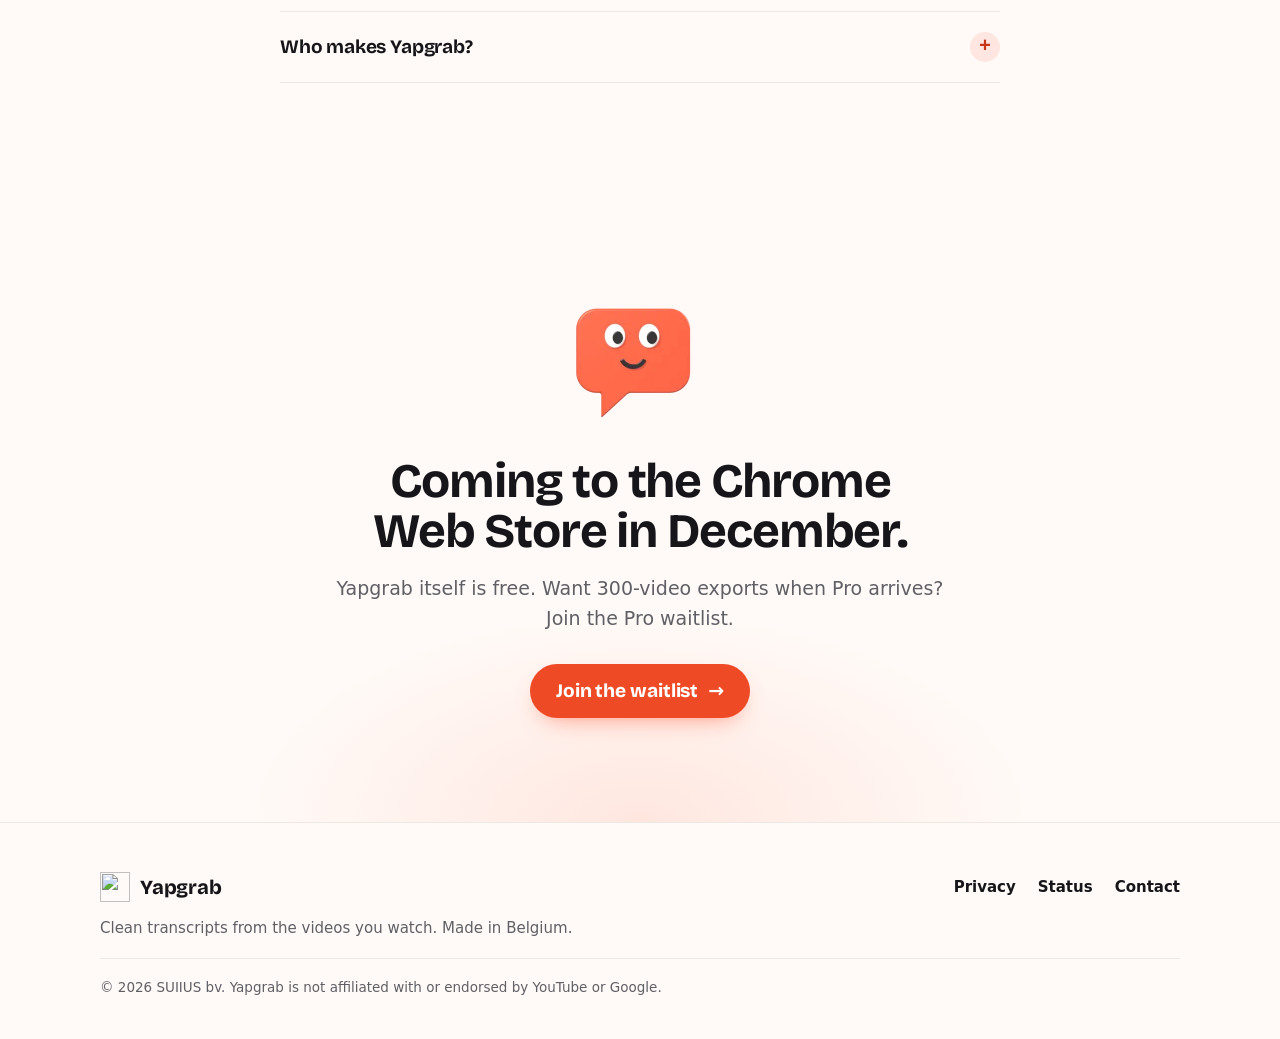
==== commit e107fbdd: "Body copy: a real-sounding sample lecture, plain list labels, fewer slogans Co-Authored-By: Claude O" ====
--- a/index.html
+++ b/index.html
@@ -55,7 +55,7 @@
           <button class="yappy-perch yappy-egg" type="button" aria-label="Yappy. Press to let Yappy eat the words on this page."><img class="rest" src="assets/yappy-rest.webp" alt="" width="172" height="172"><img class="yap" src="assets/yappy-yap.webp" alt="" width="172" height="172"></button>
           <div class="card demo-card">
             <div class="mock-url" aria-hidden="true"><i></i><i></i><i></i><span>youtube.com/watch?v=nT5k2Qe9dWx</span><img class="ext" src="assets/icon.svg" alt="" width="18" height="18"></div>
-            <div class="mock-bar" aria-hidden="true"><img src="assets/icon.svg" alt="" width="20" height="20"><b>Yapgrab</b><span>Notes That Stick: How to Learn from Long Videos</span></div>
+            <div class="mock-bar" aria-hidden="true"><img src="assets/icon.svg" alt="" width="20" height="20"><b>Yapgrab</b><span>Astronomy 101, Lecture 3: Why the Moon Has Phases</span></div>
             <label class="demo-switch" for="clean-toggle">
               <span>Clean text <span class="state" aria-hidden="true"><span class="off">off: captions as they arrive</span><span class="on">on: ready to read</span></span></span>
               <span class="knob" aria-hidden="true"></span>
@@ -63,21 +63,21 @@
             <div class="stage">
               <ul class="raw">
                 <li class="x"><time>0:00</time><span>[Music]</span></li>
-                <li class="k" style="--up:1"><time>0:04</time><span>So you've just watched a great talk.</span></li>
-                <li class="k" style="--up:1"><time>0:07</time><span>You nodded along, you even paused it</span></li>
-                <li class="k" style="--up:1"><time>0:10</time><span>to write something down.</span></li>
-                <li class="k" style="--up:1"><time>0:13</time><span>And a week later, you cannot remember</span></li>
-                <li class="k" style="--up:1"><time>0:16</time><span>a single thing it said.</span></li>
-                <li class="x"><time>0:19</time><span>[Applause]</span></li>
-                <li class="k" style="--up:2"><time>0:22</time><span>That's not a memory problem.</span></li>
-                <li class="k" style="--up:2"><time>0:25</time><span>It's a capture problem.</span></li>
-                <li class="x"><time>0:25</time><span>It's a capture problem.</span></li>
-                <li class="k" style="--up:3"><time>0:29</time><span>Video is great for watching</span></li>
-                <li class="k" style="--up:3"><time>0:33</time><span>and terrible for finding things again.</span></li>
+                <li class="k" style="--up:1"><time>0:04</time><span>Okay, so last week somebody asked me</span></li>
+                <li class="k" style="--up:1"><time>0:07</time><span>why the moon keeps changing shape,</span></li>
+                <li class="k" style="--up:1"><time>0:10</time><span>and I gave a pretty bad answer.</span></li>
+                <li class="k" style="--up:1"><time>0:13</time><span>So let's try again. The moon doesn't</span></li>
+                <li class="k" style="--up:1"><time>0:16</time><span>make any light of its own.</span></li>
+                <li class="x"><time>0:19</time><span>[Laughter]</span></li>
+                <li class="k" style="--up:2"><time>0:22</time><span>We only see the half the sun lights up,</span></li>
+                <li class="k" style="--up:2"><time>0:25</time><span>and from here we see part of that half.</span></li>
+                <li class="x"><time>0:25</time><span>and from here we see part of that half.</span></li>
+                <li class="k" style="--up:3"><time>0:29</time><span>That part grows and shrinks</span></li>
+                <li class="k" style="--up:3"><time>0:33</time><span>over about four weeks.</span></li>
               </ul>
               <div class="clean">
-                <p class="ch">WHY MOST VIDEO NOTES NEVER GET USED</p>
-                <p>So you've just watched a great talk. You nodded along, you even paused it to write something down. And a week later, you cannot remember a single thing it said. That's not a memory problem. <mark>It's a capture problem.</mark> Video is great for watching and terrible for finding things again.</p>
+                <p class="ch">WHY THE MOON HAS PHASES</p>
+                <p>Okay, so last week somebody asked me why the moon keeps changing shape, and I gave a pretty bad answer. So let's try again. <mark>The moon doesn't make any light of its own.</mark> We only see the half the sun lights up, and from here we see part of that half. That part grows and shrinks over about four weeks.</p>
               </div>
             </div>
             <div class="mock-foot" aria-hidden="true">
@@ -163,10 +163,10 @@
           <figcaption>On a real video with human-made captions. Video: "Why Did NASA Choose Asteroid Bennu?" by NASA's Goddard Space Flight Center. NASA does not endorse Yapgrab.</figcaption>
         </figure>
         <ul class="four">
-          <li><b>Fragments become paragraphs.</b> Sentences are put back together.</li>
-          <li><b>No [Music], no [Applause].</b> Sound tags and repeated lines are removed.</li>
-          <li><b>Breaks where they belong.</b> New paragraphs on chapters and long pauses.</li>
-          <li><b>One click.</b> Press the Yapgrab button on the video page, then copy or save.</li>
+          <li><b>Full sentences</b> Caption fragments are joined back together.</li>
+          <li><b>No [Music] or [Applause]</b> Sound tags and repeated lines are removed.</li>
+          <li><b>Paragraphs</b> A new one starts at each chapter and after a long pause.</li>
+          <li><b>One button</b> Press the Yapgrab button on the video page, then copy or save.</li>
         </ul>
       </div>
     </section>
@@ -177,8 +177,8 @@
         <div class="uses-grid">
           <article class="card use">
             <div class="use-mock" aria-hidden="true">
-              <div class="bubble">Summarise the key ideas of this talk in five bullet points.</div>
-              <div class="bubble"><span class="clip">Pasted transcript</span>So you've just watched a great talk. You nodded along, you even paused it to write something down. And a week later, you cannot remember a single thing it said.</div>
+              <div class="bubble">Explain the moon's phases from this lecture, like I'm twelve.</div>
+              <div class="bubble"><span class="clip">Pasted transcript</span>Okay, so last week somebody asked me why the moon keeps changing shape, and I gave a pretty bad answer. So let's try again.</div>
             </div>
             <h3>Ask an AI</h3>
             <p>Paste clean paragraphs into ChatGPT, Claude or any other AI tool, without the caption clutter.</p>
@@ -186,22 +186,22 @@
           <article class="card use">
             <div class="use-mock" aria-hidden="true">
 <pre class="note"><span class="fm">---</span>
-<span class="k">title:</span> Notes That Stick
-<span class="k">channel:</span> Margin Club
+<span class="k">title:</span> Astronomy 101, Lecture 3
+<span class="k">channel:</span> Open Sky Lectures
 <span class="k">url:</span> youtube.com/watch?v=nT5k2Qe9dWx
 <span class="k">date:</span> 2026-10-02
 <span class="fm">---</span>
-<b>## Why most video notes never get used</b>
-
-So you've just watched a great talk. You nodded along, you even paused it.</pre>
+<b>## Why the moon has phases</b>
+
+Okay, so last week somebody asked me why the moon keeps changing shape.</pre>
             </div>
             <h3>Keep notes</h3>
             <p>Markdown with the title, channel, link and date, ready for Obsidian or Notion.</p>
           </article>
           <article class="card use">
             <div class="use-mock quote" aria-hidden="true">
-              <blockquote>That's not a memory problem. It's a capture problem.</blockquote>
-              <p class="src"><time>0:22</time> Notes That Stick, Margin Club</p>
+              <blockquote>The moon doesn't make any light of its own.</blockquote>
+              <p class="src"><time>0:13</time> Astronomy 101, Open Sky Lectures</p>
             </div>
             <h3>Quote and study</h3>
             <p>Switch on timestamps to find every line again in the video.</p>
@@ -231,9 +231,9 @@
           <h2>Just the chapters you need, in the language you want.</h2>
           <p class="sub">Pick the caption track and the chapters you want. Yapgrab keeps the original timestamps and marks a partial export as partial. Works on YouTube videos and Shorts.</p>
           <ul class="smalls">
-            <li><span class="vis" aria-hidden="true"><span class="chip on">English, manual</span><span class="chip">auto-generated</span></span><b>Every caption track.</b> Each language the video has, labelled manual or auto-generated.</li>
-            <li><span class="vis" aria-hidden="true"><kbd>Alt</kbd><kbd>Shift</kbd><kbd>C</kbd></span><b>Copy without opening anything.</b> Option+Shift+C on Mac. The transcript lands on your clipboard in your saved format.</li>
-            <li><span class="vis" aria-hidden="true"><span class="chip warn">No captions on this one</span></span><b>Honest messages.</b> It says when there are no captions or something breaks. Never a silent blank page.</li>
+            <li><span class="vis" aria-hidden="true"><span class="chip on">English, manual</span><span class="chip">auto-generated</span></span><b>Every caption track</b> the video has, in each language, labelled manual or auto-generated.</li>
+            <li><span class="vis" aria-hidden="true"><kbd>Alt</kbd><kbd>Shift</kbd><kbd>C</kbd></span><b>Alt+Shift+C</b> (Option+Shift+C on Mac) copies the transcript in your saved format, without opening the panel.</li>
+            <li><span class="vis" aria-hidden="true"><span class="chip warn">No captions on this one</span></span><b>A clear message</b> when a video has no captions or something breaks.</li>
           </ul>
         </div>
       </div>
@@ -247,38 +247,38 @@
           <p class="sub">Pick a course playlist, a channel's latest talks or your open tabs. Yapgrab reads them one at a time, only while its side panel is open.</p>
           <ul class="ticks">
             <li><strong>Playlists, channels or open tabs.</strong> <span>Shorts and past live streams only if you want them.</span></li>
-            <li><strong>You stay in charge.</strong> <span>Pause, resume, retry, and skip videos you already exported.</span></li>
-            <li><strong>One ZIP of notes.</strong> <span>A Markdown file per video, plus an index. Free: up to 5 videos at a time.</span></li>
+            <li><strong>Pause, resume or retry</strong> <span>at any point, and skip videos you already exported.</span></li>
+            <li><strong>One ZIP</strong> <span>with a Markdown file per video and an index. Free: up to 5 videos at a time.</span></li>
           </ul>
         </div>
 
         <div class="batch">
           <div class="card batch-card" aria-hidden="true">
             <div class="mock-bar"><img src="assets/icon.svg" alt="" width="20" height="20"><b>Yapgrab</b><span>Export several videos</span></div>
-            <div class="seg"><span>Open video tabs</span><span>This playlist</span><span class="cur">This channel</span></div>
-            <div class="batch-head"><b>Field Notes Studio</b><span class="count"><span class="run">Reading...</span><span class="fin">5 saved.</span></span></div>
+            <div class="seg"><span>Open video tabs</span><span class="cur">This playlist</span><span>This channel</span></div>
+            <div class="batch-head"><b>Astronomy 101</b><span class="count"><span class="run">Reading...</span><span class="fin">5 saved.</span></span></div>
             <div class="bar"><i></i></div>
             <ul class="rows">
-              <li style="--i:0"><span class="t">How I take notes from long lectures</span><span class="st"><span class="w">Waiting</span><span class="r">Reading...</span><span class="s">Saved</span></span></li>
-              <li style="--i:1"><span class="t">A ten-minute weekly review that sticks</span><span class="st"><span class="w">Waiting</span><span class="r">Reading...</span><span class="s">Saved</span></span></li>
-              <li style="--i:2"><span class="t">Reading notes that link to each other</span><span class="st"><span class="w">Waiting</span><span class="r">Reading...</span><span class="s">Saved</span></span></li>
-              <li style="--i:3"><span class="t">Capture first, tidy later</span><span class="st"><span class="w">Waiting</span><span class="r">Reading...</span><span class="s">Saved</span></span></li>
-              <li style="--i:4"><span class="t">Turning interviews into searchable text</span><span class="st"><span class="w">Waiting</span><span class="r">Reading...</span><span class="s">Saved</span></span></li>
+              <li style="--i:0"><span class="t">Lecture 1: Reading the night sky</span><span class="st"><span class="w">Waiting</span><span class="r">Reading...</span><span class="s">Saved</span></span></li>
+              <li style="--i:1"><span class="t">Lecture 2: Why we have seasons</span><span class="st"><span class="w">Waiting</span><span class="r">Reading...</span><span class="s">Saved</span></span></li>
+              <li style="--i:2"><span class="t">Lecture 3: Why the moon has phases</span><span class="st"><span class="w">Waiting</span><span class="r">Reading...</span><span class="s">Saved</span></span></li>
+              <li style="--i:3"><span class="t">Lecture 4: How eclipses work</span><span class="st"><span class="w">Waiting</span><span class="r">Reading...</span><span class="s">Saved</span></span></li>
+              <li style="--i:4"><span class="t">Lecture 5: Planets you can see tonight</span><span class="st"><span class="w">Waiting</span><span class="r">Reading...</span><span class="s">Saved</span></span></li>
             </ul>
             <div class="zip">
-              <div class="name">Yapgrab - Field Notes Studio - 2026-11-22.zip</div>
+              <div class="name">Yapgrab - Astronomy 101 - 2026-11-22.zip</div>
               <ul>
-                <li style="--i:0">001-how-i-take-notes-from-long-lectures.md</li>
-                <li style="--i:1">002-a-ten-minute-weekly-review-that-sticks.md</li>
-                <li style="--i:2">003-reading-notes-that-link-to-each-other.md</li>
-                <li style="--i:3">004-capture-first-tidy-later.md</li>
-                <li style="--i:4">005-turning-interviews-into-searchable-text.md</li>
+                <li style="--i:0">001-lecture-1-reading-the-night-sky.md</li>
+                <li style="--i:1">002-lecture-2-why-we-have-seasons.md</li>
+                <li style="--i:2">003-lecture-3-why-the-moon-has-phases.md</li>
+                <li style="--i:3">004-lecture-4-how-eclipses-work.md</li>
+                <li style="--i:4">005-lecture-5-planets-you-can-see-tonight.md</li>
                 <li class="opt" style="--i:4.3">index.md</li>
                 <li class="opt" style="--i:4.5">manifest.json</li>
               </ul>
             </div>
           </div>
-          <p class="sr">Illustration: five videos from a channel go from Waiting to Reading to Saved, one at a time, and a ZIP fills with one Markdown file per video, plus index.md and manifest.json.</p>
+          <p class="sr">Illustration: five lectures from a playlist go from Waiting to Reading to Saved, one at a time, and a ZIP fills with one Markdown file per video, plus index.md and manifest.json.</p>
         </div>
       </div>
     </section>
@@ -287,7 +287,7 @@
       <div class="wrap wide">
         <div>
           <h2>Free. Pro comes later, for big jobs.</h2>
-          <p class="sub">Everything above is free, and stays free. Pro is not on sale yet, so there is nothing to buy today.</p>
+          <p class="sub">Everything above is free, and stays free. Pro is not on sale yet.</p>
         </div>
         <div class="plans">
           <div class="card plan">
@@ -299,7 +299,7 @@
               <li>Copy shortcut</li>
               <li>Several videos at once, up to 5 per export</li>
             </ul>
-            <p class="foot">No account, no sign-up.</p>
+            <p class="foot">You don't need an account.</p>
           </div>
           <div class="card plan pro">
             <h3>Pro <span class="badge">Coming soon</span></h3>
@@ -307,7 +307,7 @@
             <ul class="ticks">
               <li>Up to 300 videos per export</li>
               <li>A channel's videos between two dates, or all of them</li>
-              <li>Later: Notion export, AI-ready knowledge packs and API access</li>
+              <li>Later: export to Notion, files made for AI tools, and an API</li>
             </ul>
             <a class="btn" href="https://tally.so/r/2jA2Lp" rel="noopener">Join the waitlist <span class="arrow" aria-hidden="true">&rarr;</span></a>
             <p class="foot">The form opens on Tally. The <a href="privacy/">privacy policy</a> says what it collects.</p>
@@ -320,7 +320,7 @@
       <div class="wrap wide">
         <div>
           <h2>What Yapgrab does not do.</h2>
-          <p class="sub">Yapgrab reads captions that already exist and hands you the text. That is the whole job.</p>
+          <p class="sub">Yapgrab reads captions that already exist and hands you the text.</p>
         </div>
         <ul class="nots">
           <li><h3>No tracking, no analytics</h3><p>Transcripts never leave your browser. This page loads no trackers either. <a href="privacy/">Read the privacy policy</a>.</p></li>
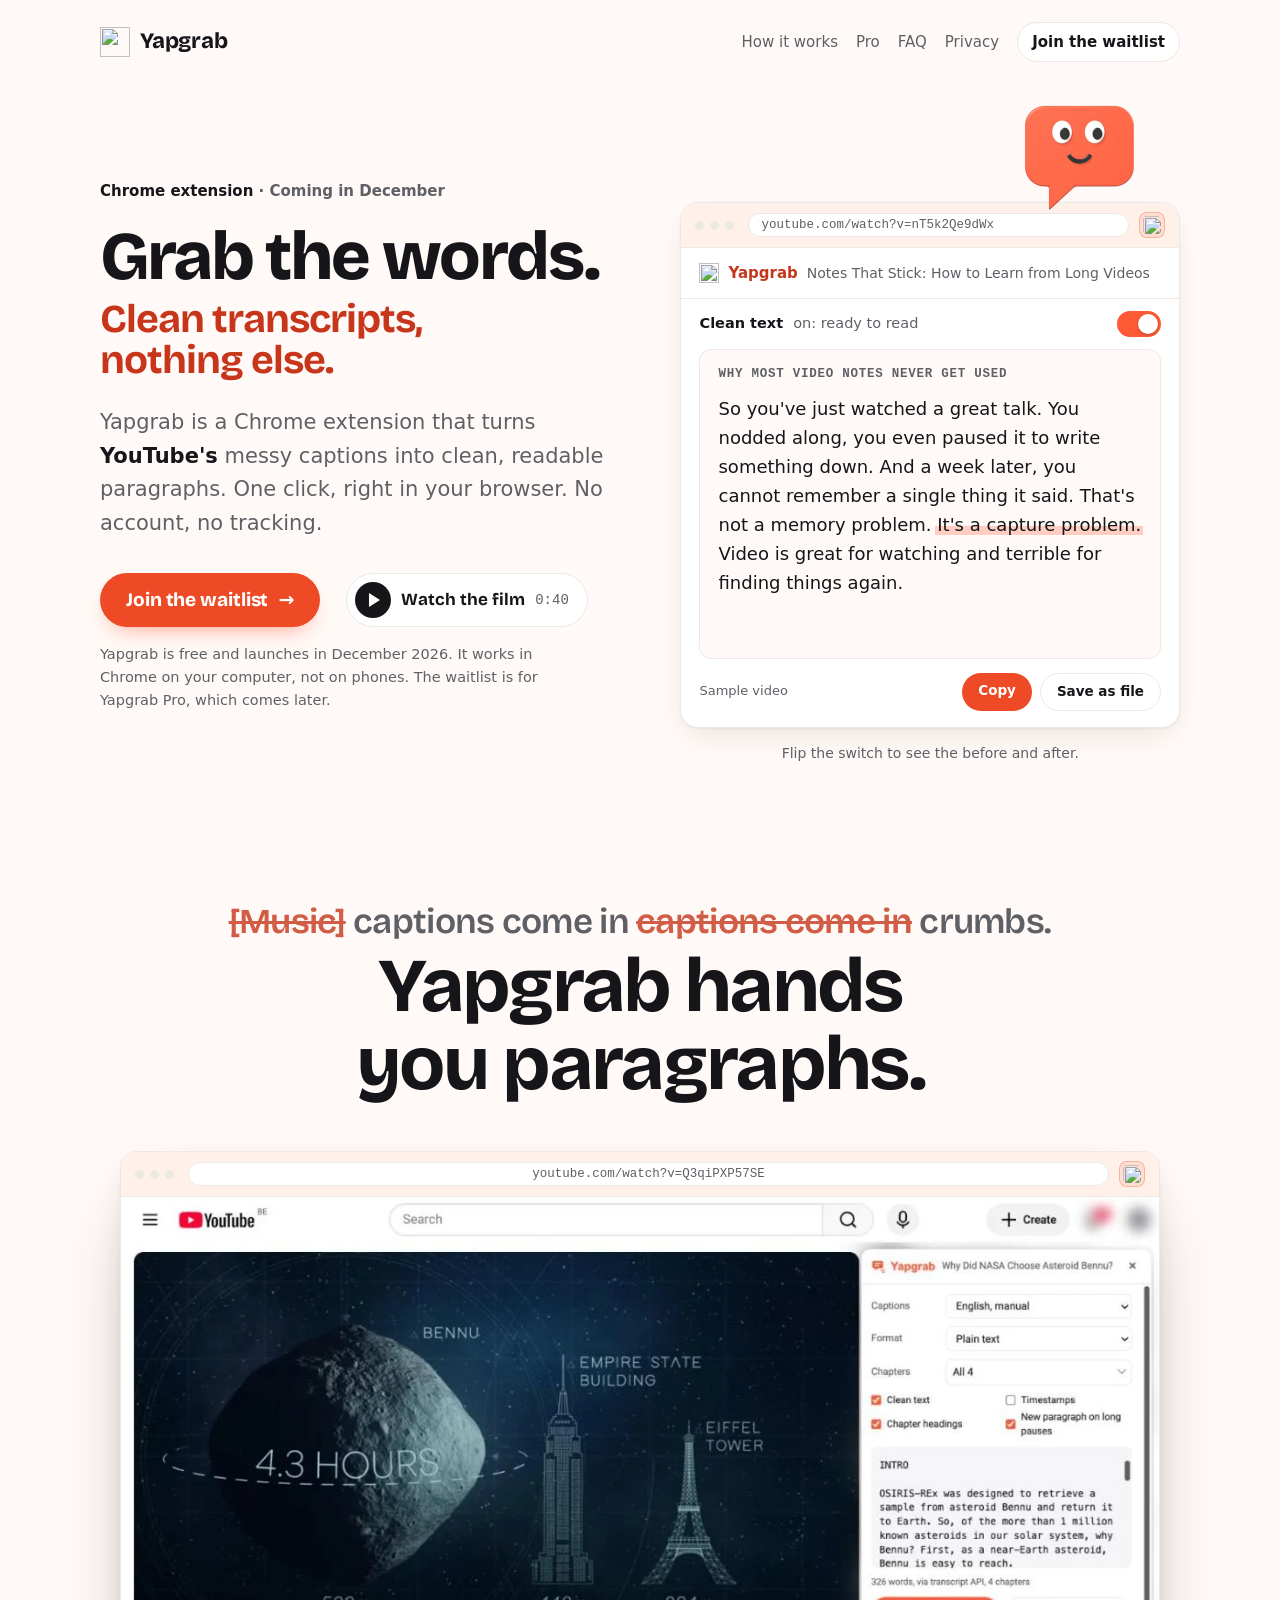
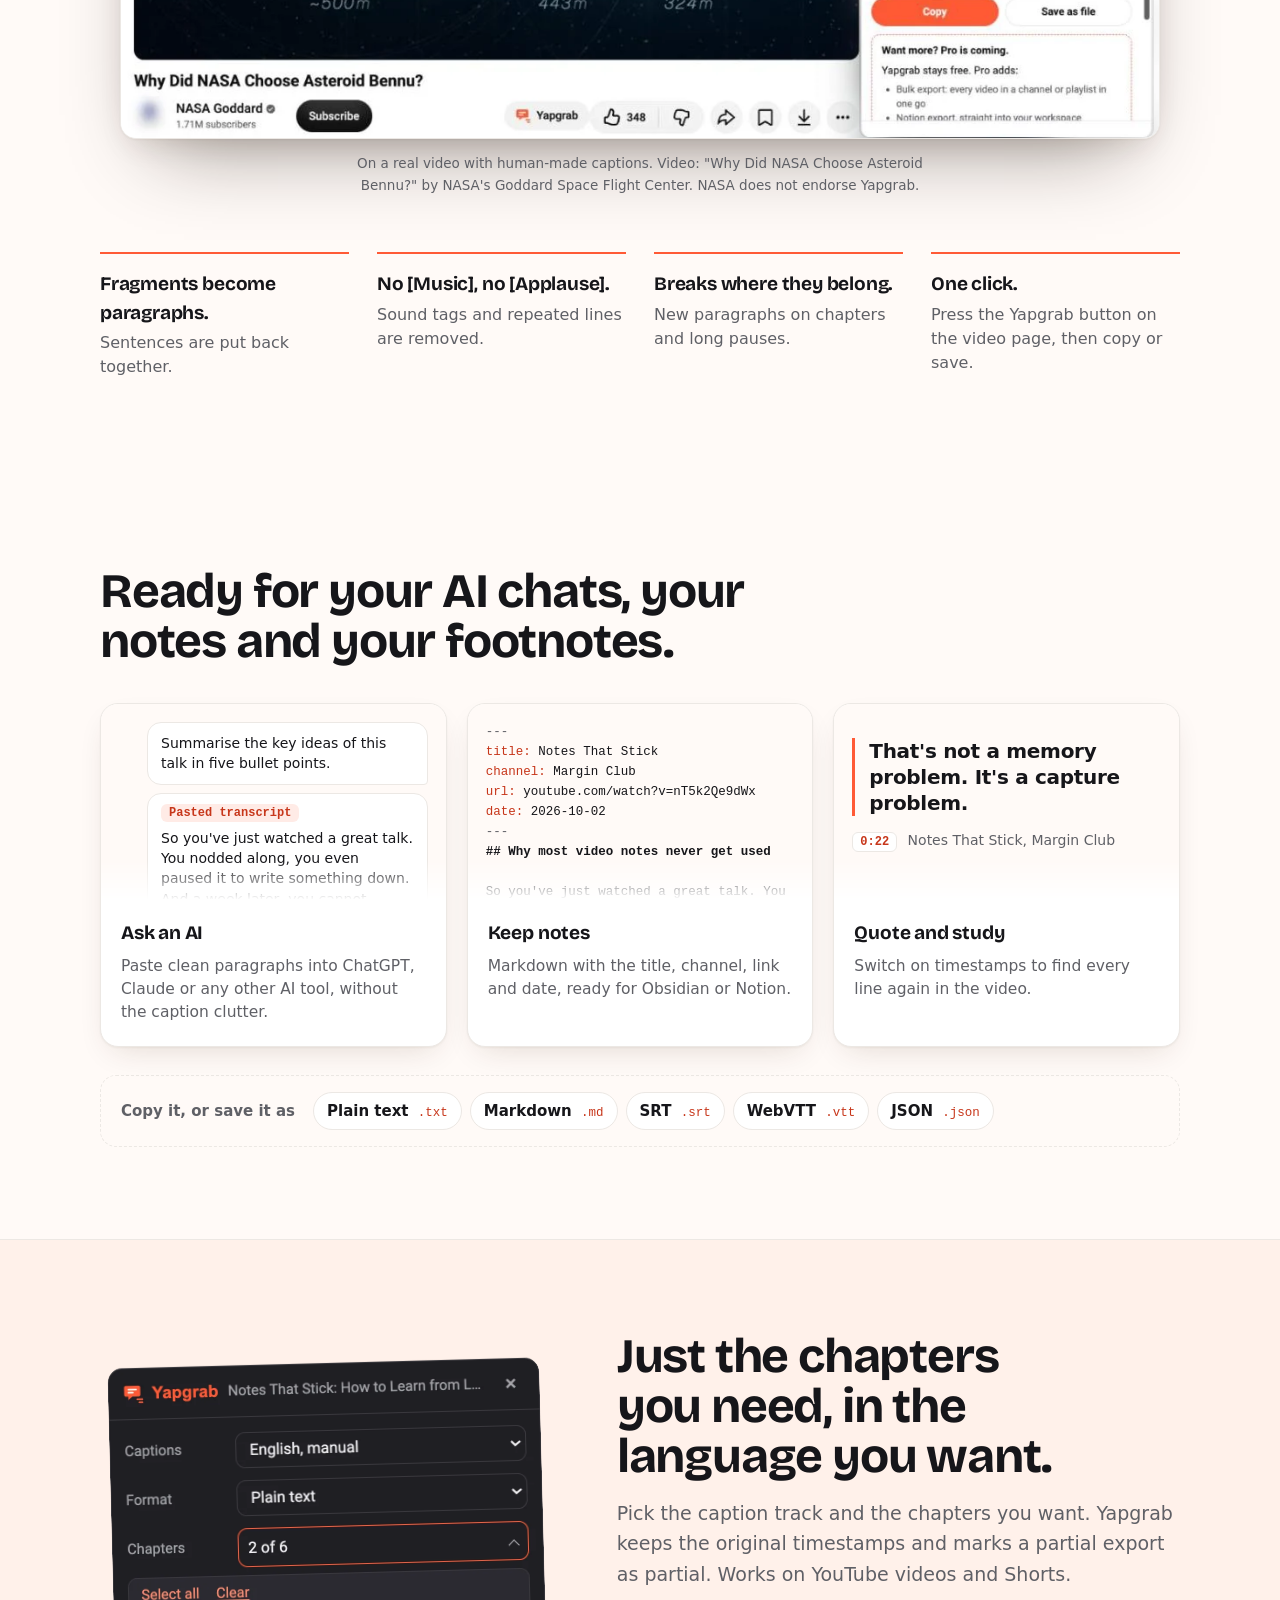
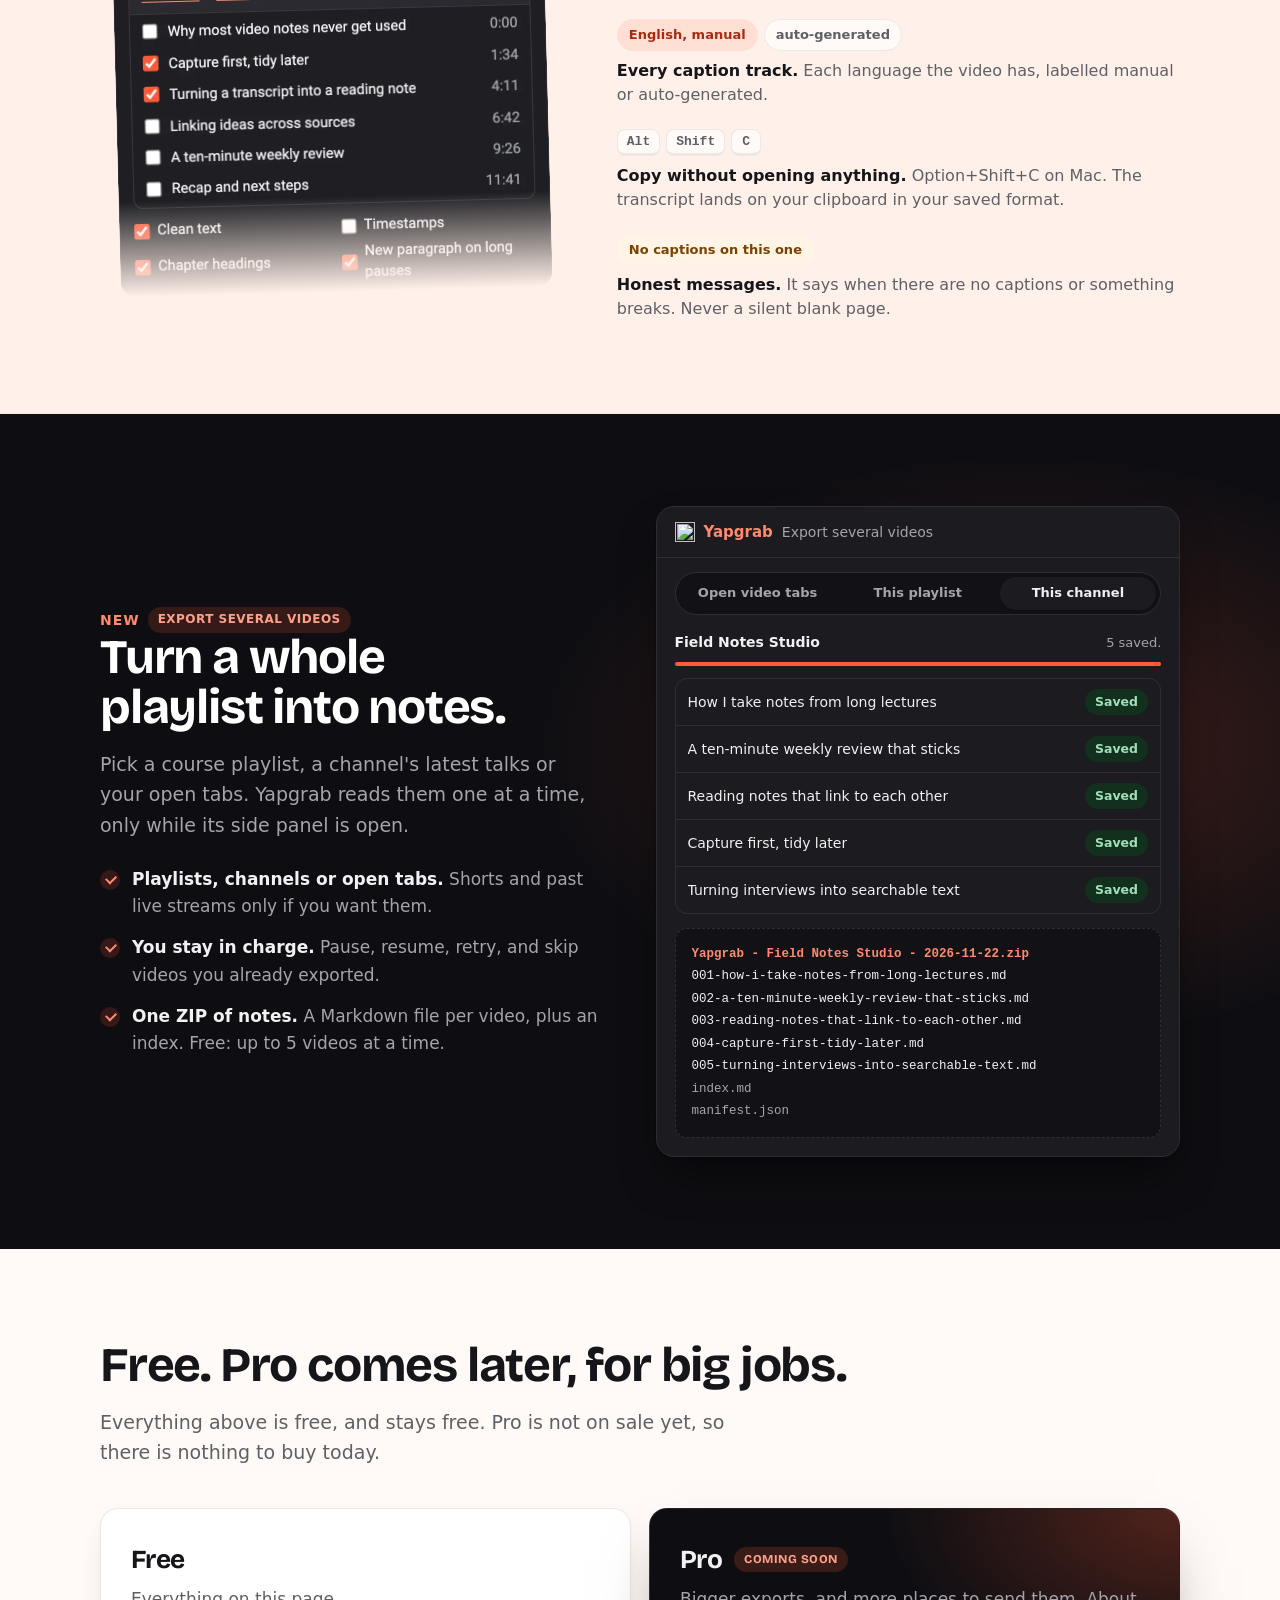
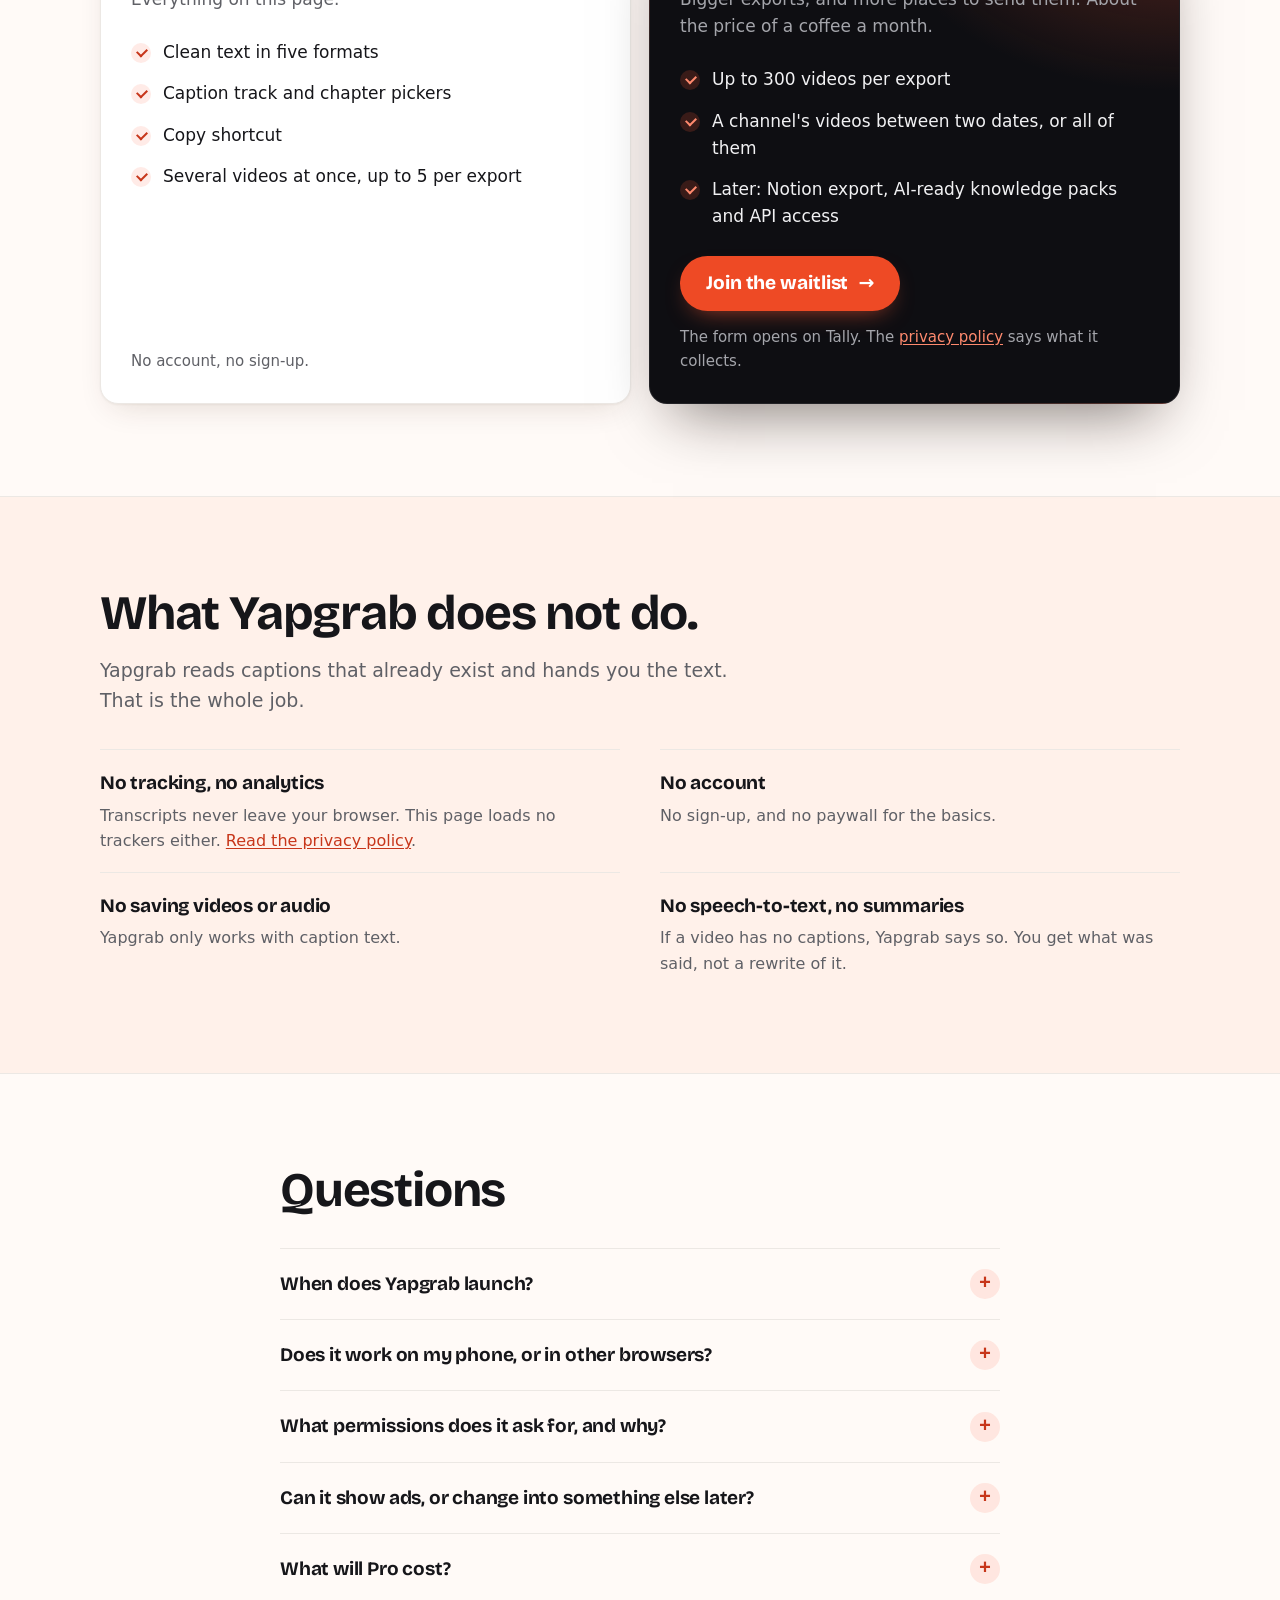
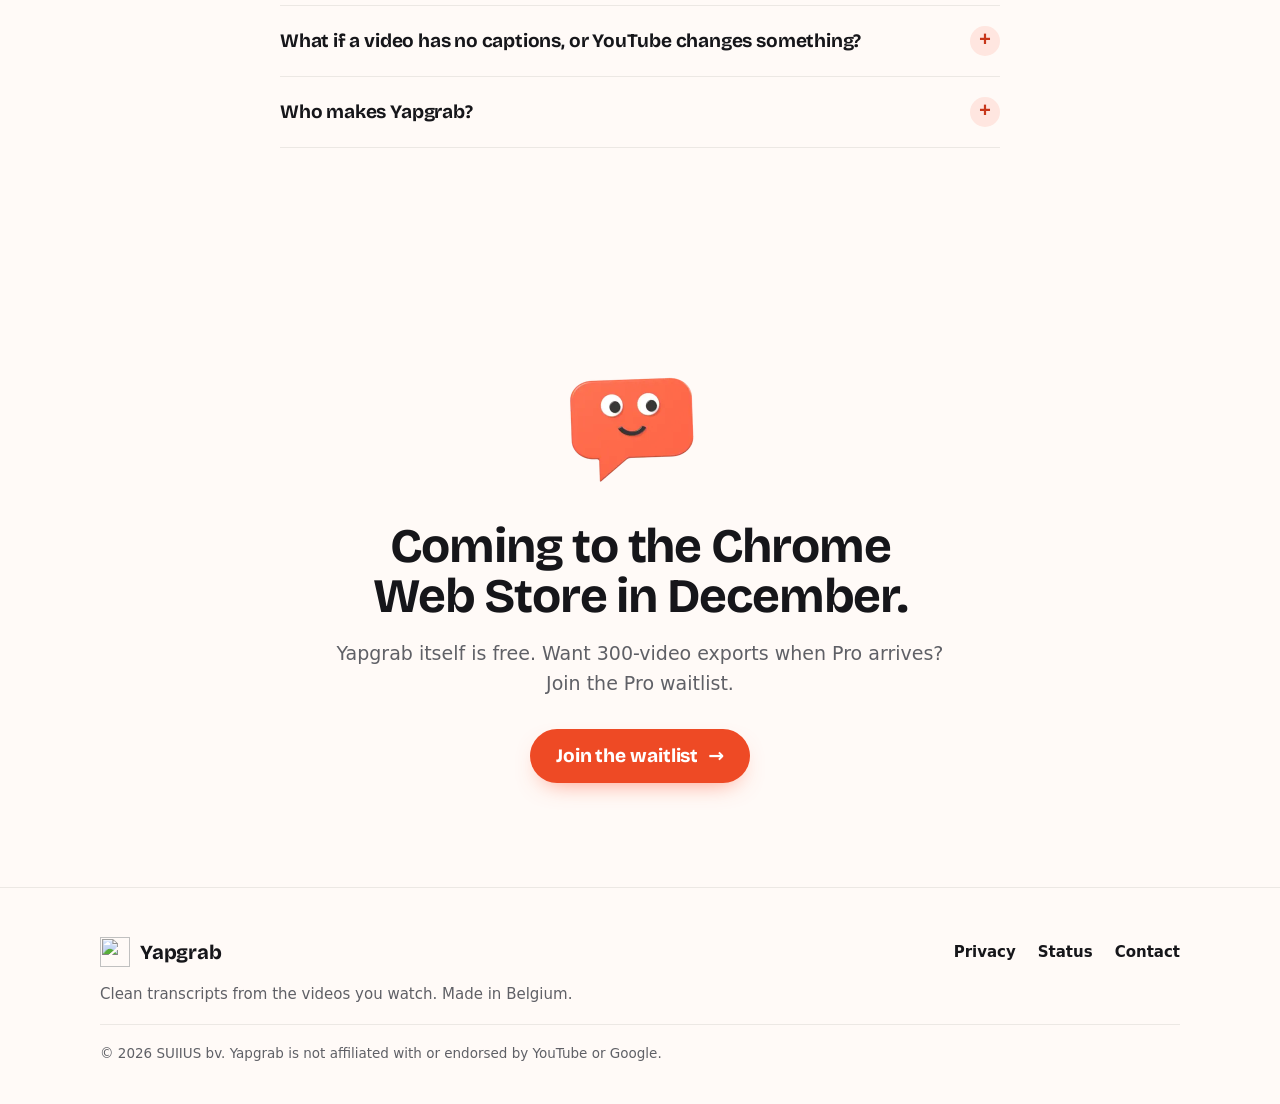
==== commit 66e1b1dc: "Hero label as plain text; drop the orange glows behind hero and closing Co-Authored-By: Claude Opus " ====
--- a/index.html
+++ b/index.html
@@ -40,7 +40,7 @@
     <section class="hero-home">
       <div class="wrap wide split">
         <div class="hero-copy">
-          <span class="soon"><i></i><span><b>Chrome extension</b> &middot; Coming in December</span></span>
+          <p class="soon"><b>Chrome extension</b> &middot; Coming in December</p>
           <h1><span>Grab the words.</span> <span class="l2">Clean transcripts, nothing else.</span></h1>
           <p class="lead">Yapgrab is a Chrome extension that turns <strong>YouTube's</strong> messy captions into clean, readable paragraphs. One click, right in your browser. No account, no tracking.</p>
           <div class="cta-row">
@@ -55,7 +55,7 @@
           <button class="yappy-perch yappy-egg" type="button" aria-label="Yappy. Press to let Yappy eat the words on this page."><img class="rest" src="assets/yappy-rest.webp" alt="" width="172" height="172"><img class="yap" src="assets/yappy-yap.webp" alt="" width="172" height="172"></button>
           <div class="card demo-card">
             <div class="mock-url" aria-hidden="true"><i></i><i></i><i></i><span>youtube.com/watch?v=nT5k2Qe9dWx</span><img class="ext" src="assets/icon.svg" alt="" width="18" height="18"></div>
-            <div class="mock-bar" aria-hidden="true"><img src="assets/icon.svg" alt="" width="20" height="20"><b>Yapgrab</b><span>Astronomy 101, Lecture 3: Why the Moon Has Phases</span></div>
+            <div class="mock-bar" aria-hidden="true"><img src="assets/icon.svg" alt="" width="20" height="20"><b>Yapgrab</b><span>Notes That Stick: How to Learn from Long Videos</span></div>
             <label class="demo-switch" for="clean-toggle">
               <span>Clean text <span class="state" aria-hidden="true"><span class="off">off: captions as they arrive</span><span class="on">on: ready to read</span></span></span>
               <span class="knob" aria-hidden="true"></span>
@@ -63,21 +63,21 @@
             <div class="stage">
               <ul class="raw">
                 <li class="x"><time>0:00</time><span>[Music]</span></li>
-                <li class="k" style="--up:1"><time>0:04</time><span>Okay, so last week somebody asked me</span></li>
-                <li class="k" style="--up:1"><time>0:07</time><span>why the moon keeps changing shape,</span></li>
-                <li class="k" style="--up:1"><time>0:10</time><span>and I gave a pretty bad answer.</span></li>
-                <li class="k" style="--up:1"><time>0:13</time><span>So let's try again. The moon doesn't</span></li>
-                <li class="k" style="--up:1"><time>0:16</time><span>make any light of its own.</span></li>
-                <li class="x"><time>0:19</time><span>[Laughter]</span></li>
-                <li class="k" style="--up:2"><time>0:22</time><span>We only see the half the sun lights up,</span></li>
-                <li class="k" style="--up:2"><time>0:25</time><span>and from here we see part of that half.</span></li>
-                <li class="x"><time>0:25</time><span>and from here we see part of that half.</span></li>
-                <li class="k" style="--up:3"><time>0:29</time><span>That part grows and shrinks</span></li>
-                <li class="k" style="--up:3"><time>0:33</time><span>over about four weeks.</span></li>
+                <li class="k" style="--up:1"><time>0:04</time><span>So you've just watched a great talk.</span></li>
+                <li class="k" style="--up:1"><time>0:07</time><span>You nodded along, you even paused it</span></li>
+                <li class="k" style="--up:1"><time>0:10</time><span>to write something down.</span></li>
+                <li class="k" style="--up:1"><time>0:13</time><span>And a week later, you cannot remember</span></li>
+                <li class="k" style="--up:1"><time>0:16</time><span>a single thing it said.</span></li>
+                <li class="x"><time>0:19</time><span>[Applause]</span></li>
+                <li class="k" style="--up:2"><time>0:22</time><span>That's not a memory problem.</span></li>
+                <li class="k" style="--up:2"><time>0:25</time><span>It's a capture problem.</span></li>
+                <li class="x"><time>0:25</time><span>It's a capture problem.</span></li>
+                <li class="k" style="--up:3"><time>0:29</time><span>Video is great for watching</span></li>
+                <li class="k" style="--up:3"><time>0:33</time><span>and terrible for finding things again.</span></li>
               </ul>
               <div class="clean">
-                <p class="ch">WHY THE MOON HAS PHASES</p>
-                <p>Okay, so last week somebody asked me why the moon keeps changing shape, and I gave a pretty bad answer. So let's try again. <mark>The moon doesn't make any light of its own.</mark> We only see the half the sun lights up, and from here we see part of that half. That part grows and shrinks over about four weeks.</p>
+                <p class="ch">WHY MOST VIDEO NOTES NEVER GET USED</p>
+                <p>So you've just watched a great talk. You nodded along, you even paused it to write something down. And a week later, you cannot remember a single thing it said. That's not a memory problem. <mark>It's a capture problem.</mark> Video is great for watching and terrible for finding things again.</p>
               </div>
             </div>
             <div class="mock-foot" aria-hidden="true">
@@ -163,10 +163,10 @@
           <figcaption>On a real video with human-made captions. Video: "Why Did NASA Choose Asteroid Bennu?" by NASA's Goddard Space Flight Center. NASA does not endorse Yapgrab.</figcaption>
         </figure>
         <ul class="four">
-          <li><b>Full sentences</b> Caption fragments are joined back together.</li>
-          <li><b>No [Music] or [Applause]</b> Sound tags and repeated lines are removed.</li>
-          <li><b>Paragraphs</b> A new one starts at each chapter and after a long pause.</li>
-          <li><b>One button</b> Press the Yapgrab button on the video page, then copy or save.</li>
+          <li><b>Fragments become paragraphs.</b> Sentences are put back together.</li>
+          <li><b>No [Music], no [Applause].</b> Sound tags and repeated lines are removed.</li>
+          <li><b>Breaks where they belong.</b> New paragraphs on chapters and long pauses.</li>
+          <li><b>One click.</b> Press the Yapgrab button on the video page, then copy or save.</li>
         </ul>
       </div>
     </section>
@@ -177,8 +177,8 @@
         <div class="uses-grid">
           <article class="card use">
             <div class="use-mock" aria-hidden="true">
-              <div class="bubble">Explain the moon's phases from this lecture, like I'm twelve.</div>
-              <div class="bubble"><span class="clip">Pasted transcript</span>Okay, so last week somebody asked me why the moon keeps changing shape, and I gave a pretty bad answer. So let's try again.</div>
+              <div class="bubble">Summarise the key ideas of this talk in five bullet points.</div>
+              <div class="bubble"><span class="clip">Pasted transcript</span>So you've just watched a great talk. You nodded along, you even paused it to write something down. And a week later, you cannot remember a single thing it said.</div>
             </div>
             <h3>Ask an AI</h3>
             <p>Paste clean paragraphs into ChatGPT, Claude or any other AI tool, without the caption clutter.</p>
@@ -186,22 +186,22 @@
           <article class="card use">
             <div class="use-mock" aria-hidden="true">
 <pre class="note"><span class="fm">---</span>
-<span class="k">title:</span> Astronomy 101, Lecture 3
-<span class="k">channel:</span> Open Sky Lectures
+<span class="k">title:</span> Notes That Stick
+<span class="k">channel:</span> Margin Club
 <span class="k">url:</span> youtube.com/watch?v=nT5k2Qe9dWx
 <span class="k">date:</span> 2026-10-02
 <span class="fm">---</span>
-<b>## Why the moon has phases</b>
-
-Okay, so last week somebody asked me why the moon keeps changing shape.</pre>
+<b>## Why most video notes never get used</b>
+
+So you've just watched a great talk. You nodded along, you even paused it.</pre>
             </div>
             <h3>Keep notes</h3>
             <p>Markdown with the title, channel, link and date, ready for Obsidian or Notion.</p>
           </article>
           <article class="card use">
             <div class="use-mock quote" aria-hidden="true">
-              <blockquote>The moon doesn't make any light of its own.</blockquote>
-              <p class="src"><time>0:13</time> Astronomy 101, Open Sky Lectures</p>
+              <blockquote>That's not a memory problem. It's a capture problem.</blockquote>
+              <p class="src"><time>0:22</time> Notes That Stick, Margin Club</p>
             </div>
             <h3>Quote and study</h3>
             <p>Switch on timestamps to find every line again in the video.</p>
@@ -231,9 +231,9 @@
           <h2>Just the chapters you need, in the language you want.</h2>
           <p class="sub">Pick the caption track and the chapters you want. Yapgrab keeps the original timestamps and marks a partial export as partial. Works on YouTube videos and Shorts.</p>
           <ul class="smalls">
-            <li><span class="vis" aria-hidden="true"><span class="chip on">English, manual</span><span class="chip">auto-generated</span></span><b>Every caption track</b> the video has, in each language, labelled manual or auto-generated.</li>
-            <li><span class="vis" aria-hidden="true"><kbd>Alt</kbd><kbd>Shift</kbd><kbd>C</kbd></span><b>Alt+Shift+C</b> (Option+Shift+C on Mac) copies the transcript in your saved format, without opening the panel.</li>
-            <li><span class="vis" aria-hidden="true"><span class="chip warn">No captions on this one</span></span><b>A clear message</b> when a video has no captions or something breaks.</li>
+            <li><span class="vis" aria-hidden="true"><span class="chip on">English, manual</span><span class="chip">auto-generated</span></span><b>Every caption track.</b> Each language the video has, labelled manual or auto-generated.</li>
+            <li><span class="vis" aria-hidden="true"><kbd>Alt</kbd><kbd>Shift</kbd><kbd>C</kbd></span><b>Copy without opening anything.</b> Option+Shift+C on Mac. The transcript lands on your clipboard in your saved format.</li>
+            <li><span class="vis" aria-hidden="true"><span class="chip warn">No captions on this one</span></span><b>Honest messages.</b> It says when there are no captions or something breaks. Never a silent blank page.</li>
           </ul>
         </div>
       </div>
@@ -247,38 +247,38 @@
           <p class="sub">Pick a course playlist, a channel's latest talks or your open tabs. Yapgrab reads them one at a time, only while its side panel is open.</p>
           <ul class="ticks">
             <li><strong>Playlists, channels or open tabs.</strong> <span>Shorts and past live streams only if you want them.</span></li>
-            <li><strong>Pause, resume or retry</strong> <span>at any point, and skip videos you already exported.</span></li>
-            <li><strong>One ZIP</strong> <span>with a Markdown file per video and an index. Free: up to 5 videos at a time.</span></li>
+            <li><strong>You stay in charge.</strong> <span>Pause, resume, retry, and skip videos you already exported.</span></li>
+            <li><strong>One ZIP of notes.</strong> <span>A Markdown file per video, plus an index. Free: up to 5 videos at a time.</span></li>
           </ul>
         </div>
 
         <div class="batch">
           <div class="card batch-card" aria-hidden="true">
             <div class="mock-bar"><img src="assets/icon.svg" alt="" width="20" height="20"><b>Yapgrab</b><span>Export several videos</span></div>
-            <div class="seg"><span>Open video tabs</span><span class="cur">This playlist</span><span>This channel</span></div>
-            <div class="batch-head"><b>Astronomy 101</b><span class="count"><span class="run">Reading...</span><span class="fin">5 saved.</span></span></div>
+            <div class="seg"><span>Open video tabs</span><span>This playlist</span><span class="cur">This channel</span></div>
+            <div class="batch-head"><b>Field Notes Studio</b><span class="count"><span class="run">Reading...</span><span class="fin">5 saved.</span></span></div>
             <div class="bar"><i></i></div>
             <ul class="rows">
-              <li style="--i:0"><span class="t">Lecture 1: Reading the night sky</span><span class="st"><span class="w">Waiting</span><span class="r">Reading...</span><span class="s">Saved</span></span></li>
-              <li style="--i:1"><span class="t">Lecture 2: Why we have seasons</span><span class="st"><span class="w">Waiting</span><span class="r">Reading...</span><span class="s">Saved</span></span></li>
-              <li style="--i:2"><span class="t">Lecture 3: Why the moon has phases</span><span class="st"><span class="w">Waiting</span><span class="r">Reading...</span><span class="s">Saved</span></span></li>
-              <li style="--i:3"><span class="t">Lecture 4: How eclipses work</span><span class="st"><span class="w">Waiting</span><span class="r">Reading...</span><span class="s">Saved</span></span></li>
-              <li style="--i:4"><span class="t">Lecture 5: Planets you can see tonight</span><span class="st"><span class="w">Waiting</span><span class="r">Reading...</span><span class="s">Saved</span></span></li>
+              <li style="--i:0"><span class="t">How I take notes from long lectures</span><span class="st"><span class="w">Waiting</span><span class="r">Reading...</span><span class="s">Saved</span></span></li>
+              <li style="--i:1"><span class="t">A ten-minute weekly review that sticks</span><span class="st"><span class="w">Waiting</span><span class="r">Reading...</span><span class="s">Saved</span></span></li>
+              <li style="--i:2"><span class="t">Reading notes that link to each other</span><span class="st"><span class="w">Waiting</span><span class="r">Reading...</span><span class="s">Saved</span></span></li>
+              <li style="--i:3"><span class="t">Capture first, tidy later</span><span class="st"><span class="w">Waiting</span><span class="r">Reading...</span><span class="s">Saved</span></span></li>
+              <li style="--i:4"><span class="t">Turning interviews into searchable text</span><span class="st"><span class="w">Waiting</span><span class="r">Reading...</span><span class="s">Saved</span></span></li>
             </ul>
             <div class="zip">
-              <div class="name">Yapgrab - Astronomy 101 - 2026-11-22.zip</div>
+              <div class="name">Yapgrab - Field Notes Studio - 2026-11-22.zip</div>
               <ul>
-                <li style="--i:0">001-lecture-1-reading-the-night-sky.md</li>
-                <li style="--i:1">002-lecture-2-why-we-have-seasons.md</li>
-                <li style="--i:2">003-lecture-3-why-the-moon-has-phases.md</li>
-                <li style="--i:3">004-lecture-4-how-eclipses-work.md</li>
-                <li style="--i:4">005-lecture-5-planets-you-can-see-tonight.md</li>
+                <li style="--i:0">001-how-i-take-notes-from-long-lectures.md</li>
+                <li style="--i:1">002-a-ten-minute-weekly-review-that-sticks.md</li>
+                <li style="--i:2">003-reading-notes-that-link-to-each-other.md</li>
+                <li style="--i:3">004-capture-first-tidy-later.md</li>
+                <li style="--i:4">005-turning-interviews-into-searchable-text.md</li>
                 <li class="opt" style="--i:4.3">index.md</li>
                 <li class="opt" style="--i:4.5">manifest.json</li>
               </ul>
             </div>
           </div>
-          <p class="sr">Illustration: five lectures from a playlist go from Waiting to Reading to Saved, one at a time, and a ZIP fills with one Markdown file per video, plus index.md and manifest.json.</p>
+          <p class="sr">Illustration: five videos from a channel go from Waiting to Reading to Saved, one at a time, and a ZIP fills with one Markdown file per video, plus index.md and manifest.json.</p>
         </div>
       </div>
     </section>
@@ -287,7 +287,7 @@
       <div class="wrap wide">
         <div>
           <h2>Free. Pro comes later, for big jobs.</h2>
-          <p class="sub">Everything above is free, and stays free. Pro is not on sale yet.</p>
+          <p class="sub">Everything above is free, and stays free. Pro is not on sale yet, so there is nothing to buy today.</p>
         </div>
         <div class="plans">
           <div class="card plan">
@@ -299,7 +299,7 @@
               <li>Copy shortcut</li>
               <li>Several videos at once, up to 5 per export</li>
             </ul>
-            <p class="foot">You don't need an account.</p>
+            <p class="foot">No account, no sign-up.</p>
           </div>
           <div class="card plan pro">
             <h3>Pro <span class="badge">Coming soon</span></h3>
@@ -307,7 +307,7 @@
             <ul class="ticks">
               <li>Up to 300 videos per export</li>
               <li>A channel's videos between two dates, or all of them</li>
-              <li>Later: export to Notion, files made for AI tools, and an API</li>
+              <li>Later: Notion export, AI-ready knowledge packs and API access</li>
             </ul>
             <a class="btn" href="https://tally.so/r/2jA2Lp" rel="noopener">Join the waitlist <span class="arrow" aria-hidden="true">&rarr;</span></a>
             <p class="foot">The form opens on Tally. The <a href="privacy/">privacy policy</a> says what it collects.</p>
@@ -320,7 +320,7 @@
       <div class="wrap wide">
         <div>
           <h2>What Yapgrab does not do.</h2>
-          <p class="sub">Yapgrab reads captions that already exist and hands you the text.</p>
+          <p class="sub">Yapgrab reads captions that already exist and hands you the text. That is the whole job.</p>
         </div>
         <ul class="nots">
           <li><h3>No tracking, no analytics</h3><p>Transcripts never leave your browser. This page loads no trackers either. <a href="privacy/">Read the privacy policy</a>.</p></li>
--- a/assets/home.css
+++ b/assets/home.css
@@ -49,10 +49,8 @@
 
 /* Hero */
 .hero-home { position: relative; padding: 44px 0 84px; }
-.hero-home::before { content: ""; position: absolute; inset: -120px 0 0; z-index: -1; pointer-events: none; background: radial-gradient(620px 420px at 82% 30%, var(--accent-soft), transparent 70%); }
 .hero-home .split { grid-template-columns: minmax(0, 1.05fr) minmax(0, 1fr); }
-.soon { display: inline-flex; align-items: center; gap: 10px; padding: 7px 14px 7px 12px; border-radius: 999px; border: 1px solid var(--line); background: var(--card); color: var(--muted); font-size: 14px; font-weight: 650; }
-.soon i { width: 8px; height: 8px; border-radius: 50%; background: var(--accent); }
+.soon { color: var(--muted); font-size: 15px; font-weight: 600; }
 .hero-home h1 { font-size: clamp(44px, 5.4vw, 68px); line-height: .95; letter-spacing: -.035em; font-weight: 780; margin-top: 22px; }
 .hero-home h1 span { display: block; }
 .hero-home h1 .l2 { text-wrap: balance; font-size: .58em; line-height: 1.06; letter-spacing: -.025em; font-weight: 700; color: var(--accent-ink); margin-top: .22em; }
@@ -257,7 +255,6 @@
 
 /* Closing */
 .closing { text-align: center; padding: 96px 0 104px; position: relative; }
-.closing::before { content: ""; position: absolute; inset: 0; z-index: -1; pointer-events: none; background: radial-gradient(560px 300px at 50% 100%, var(--accent-soft), transparent 70%); }
 .closing .yappy { display: block; width: 180px; height: 180px; margin: 0 auto; }
 .closing h2 { margin-top: 6px; }
 .closing .sub { margin-inline: auto; }
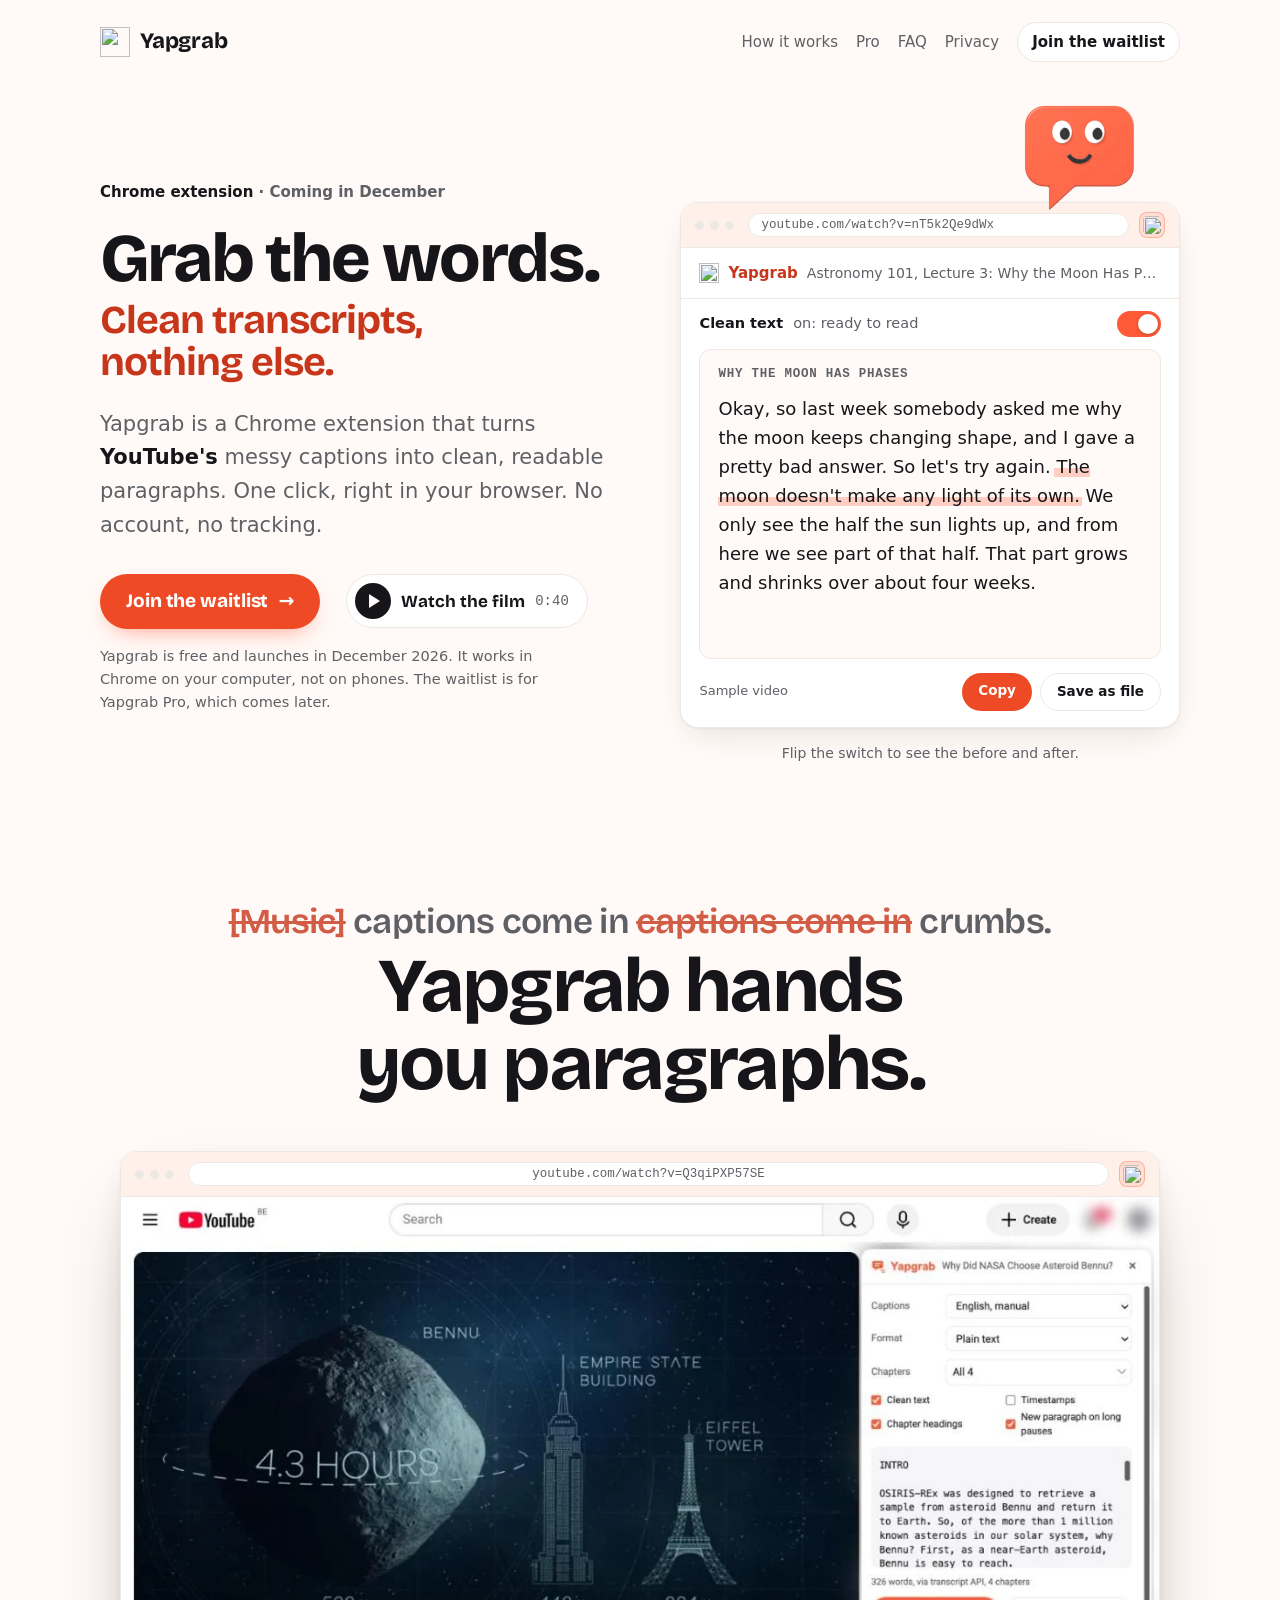
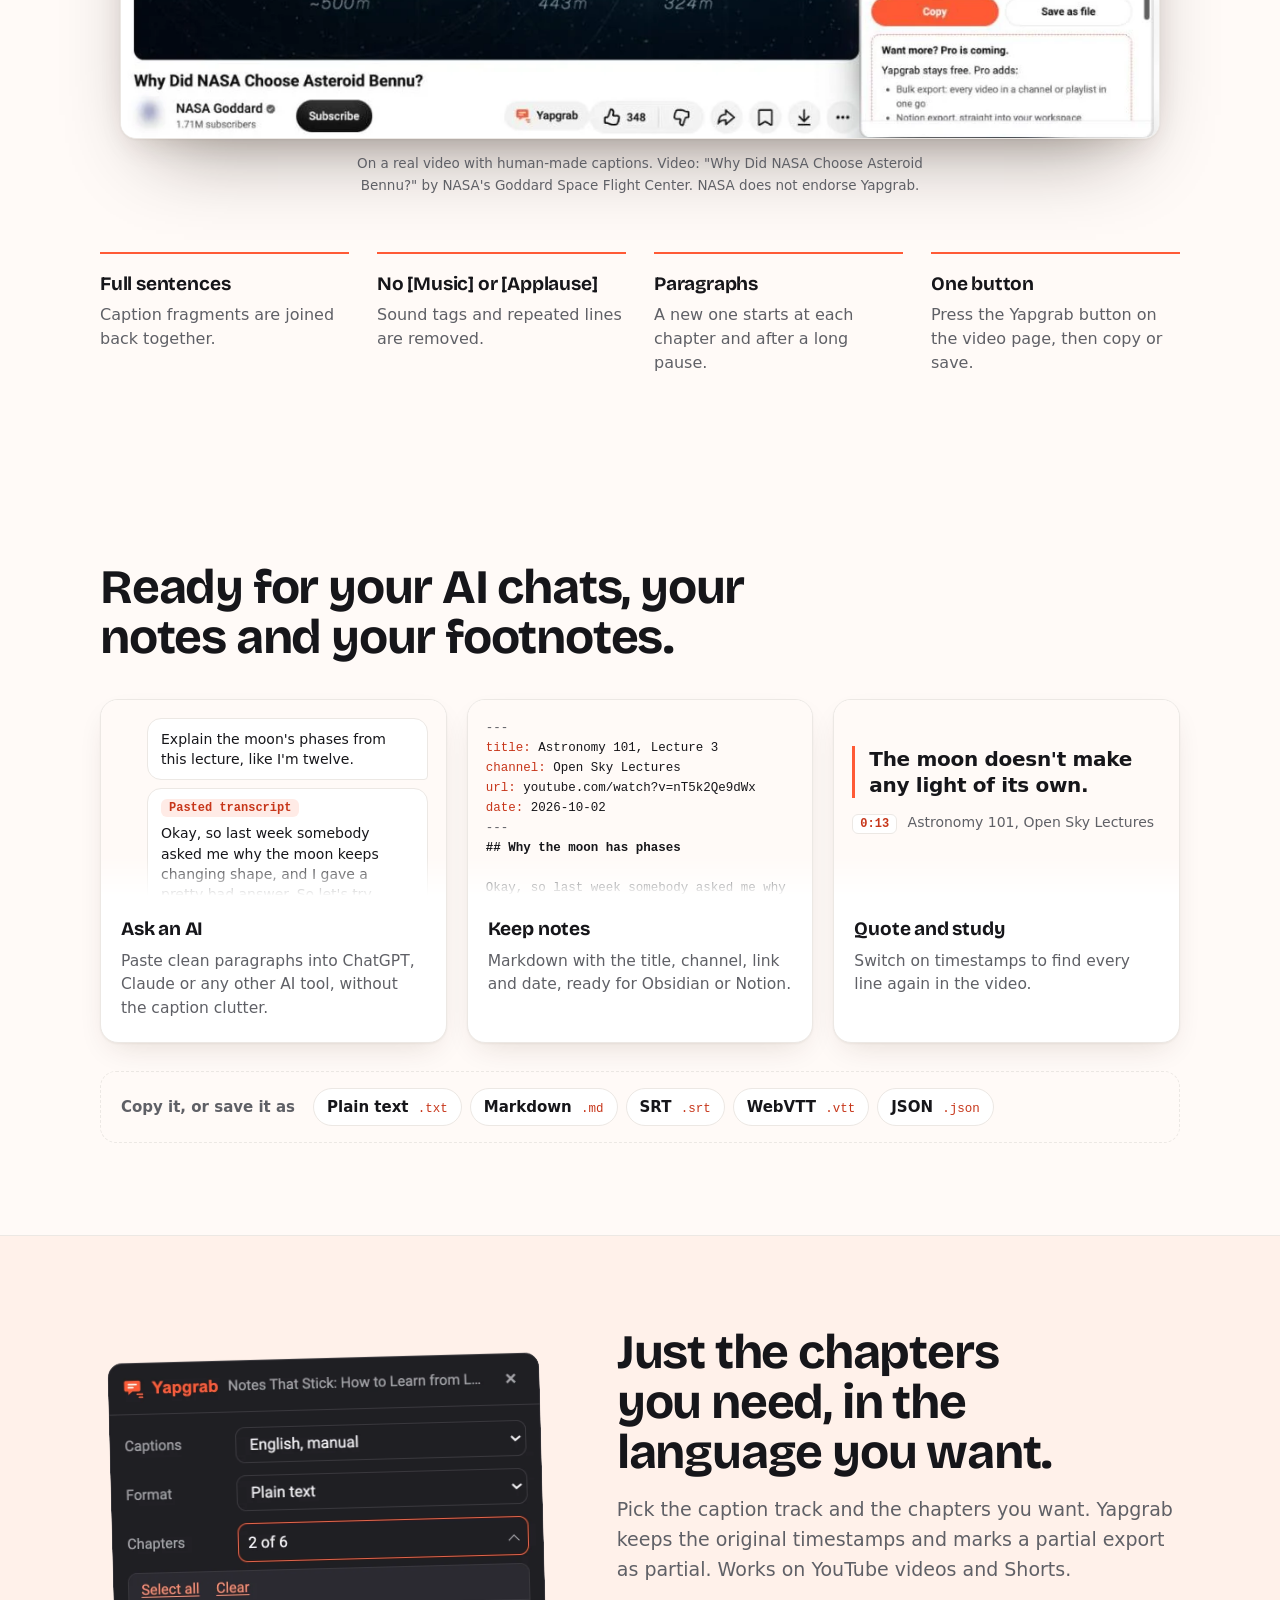
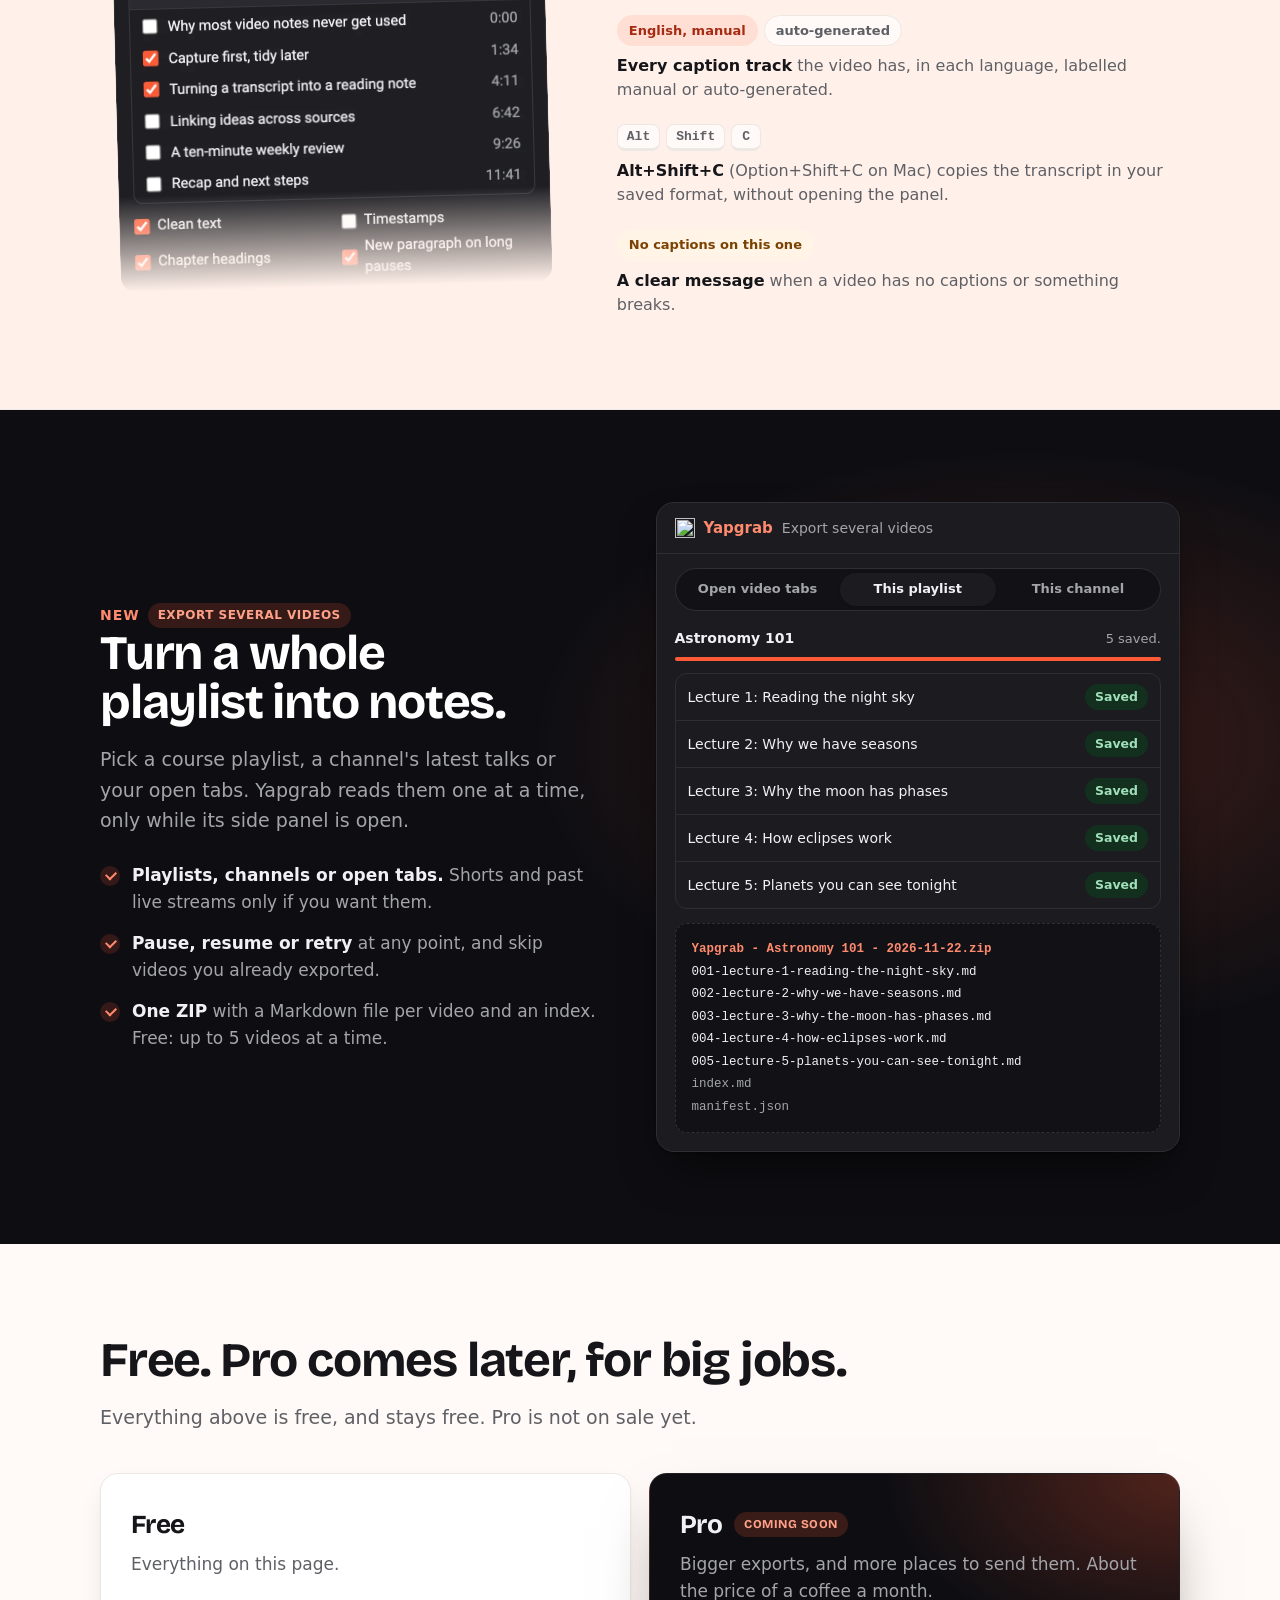
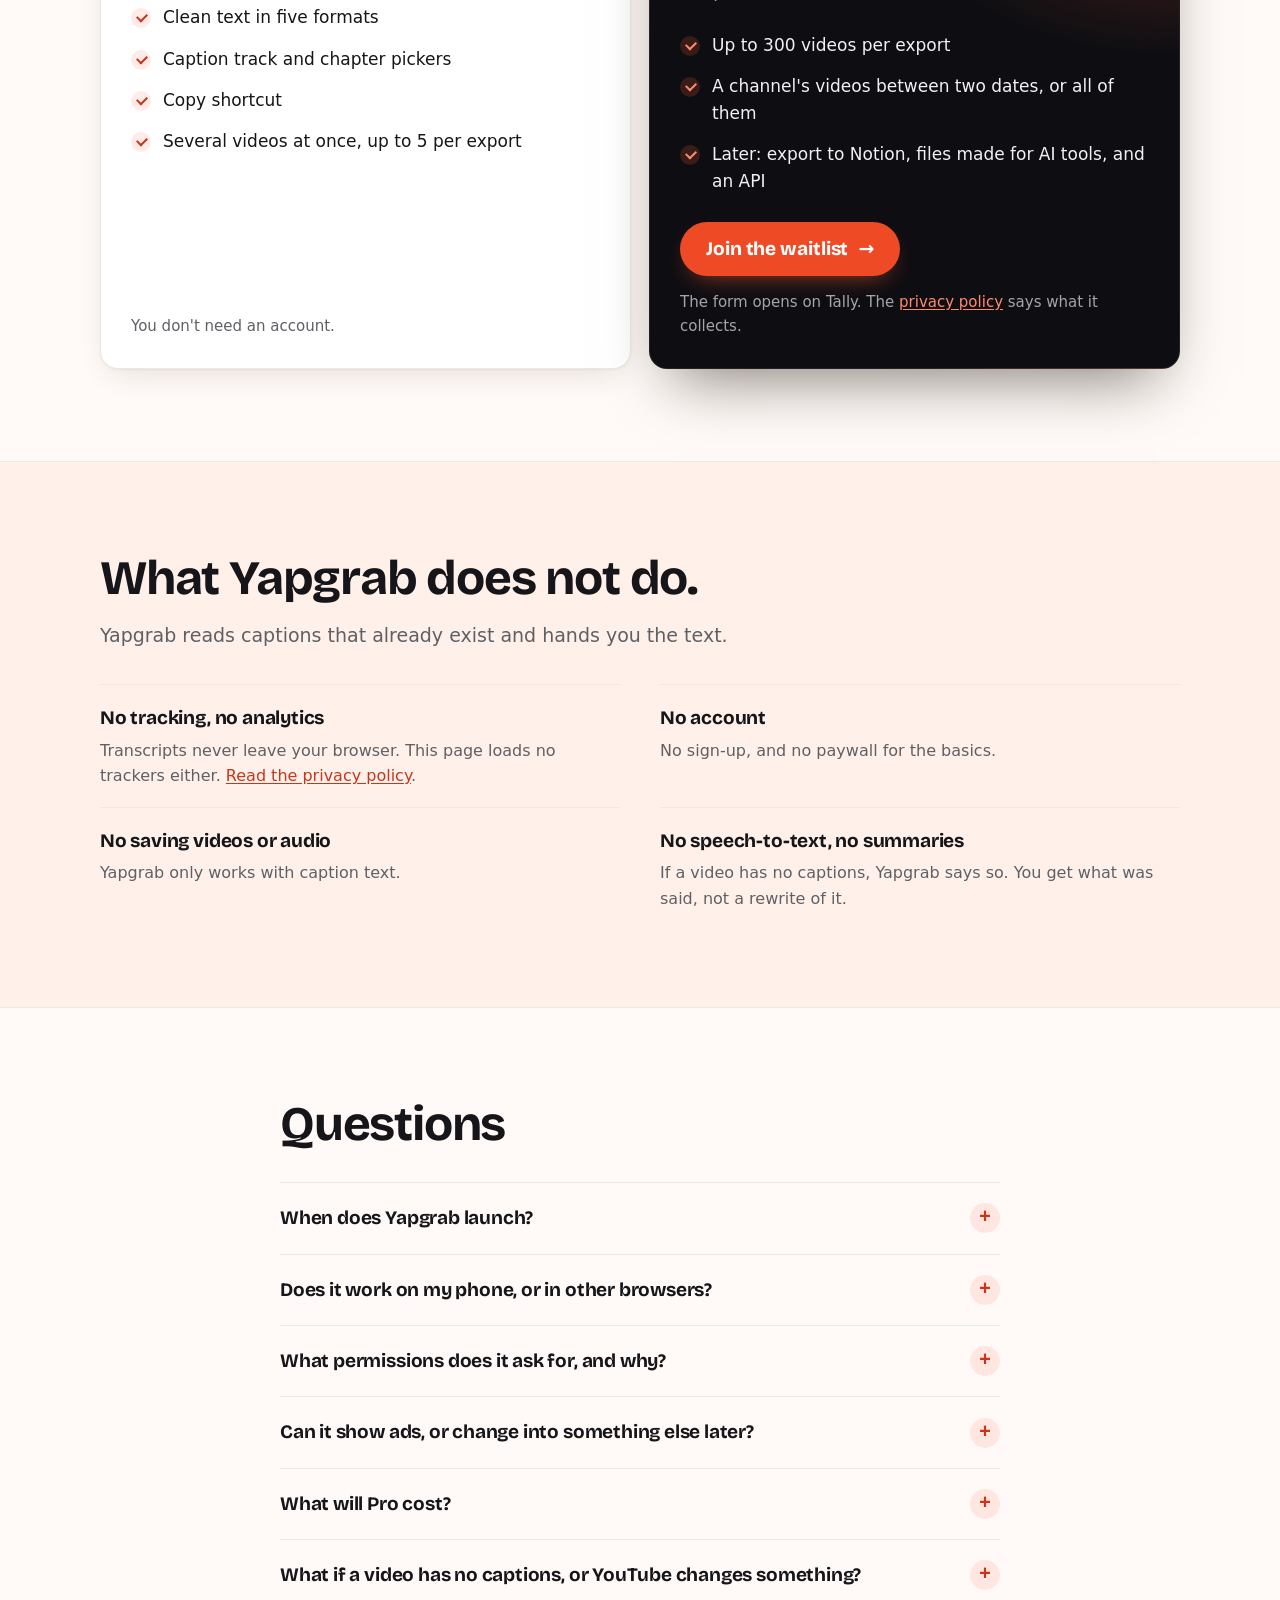
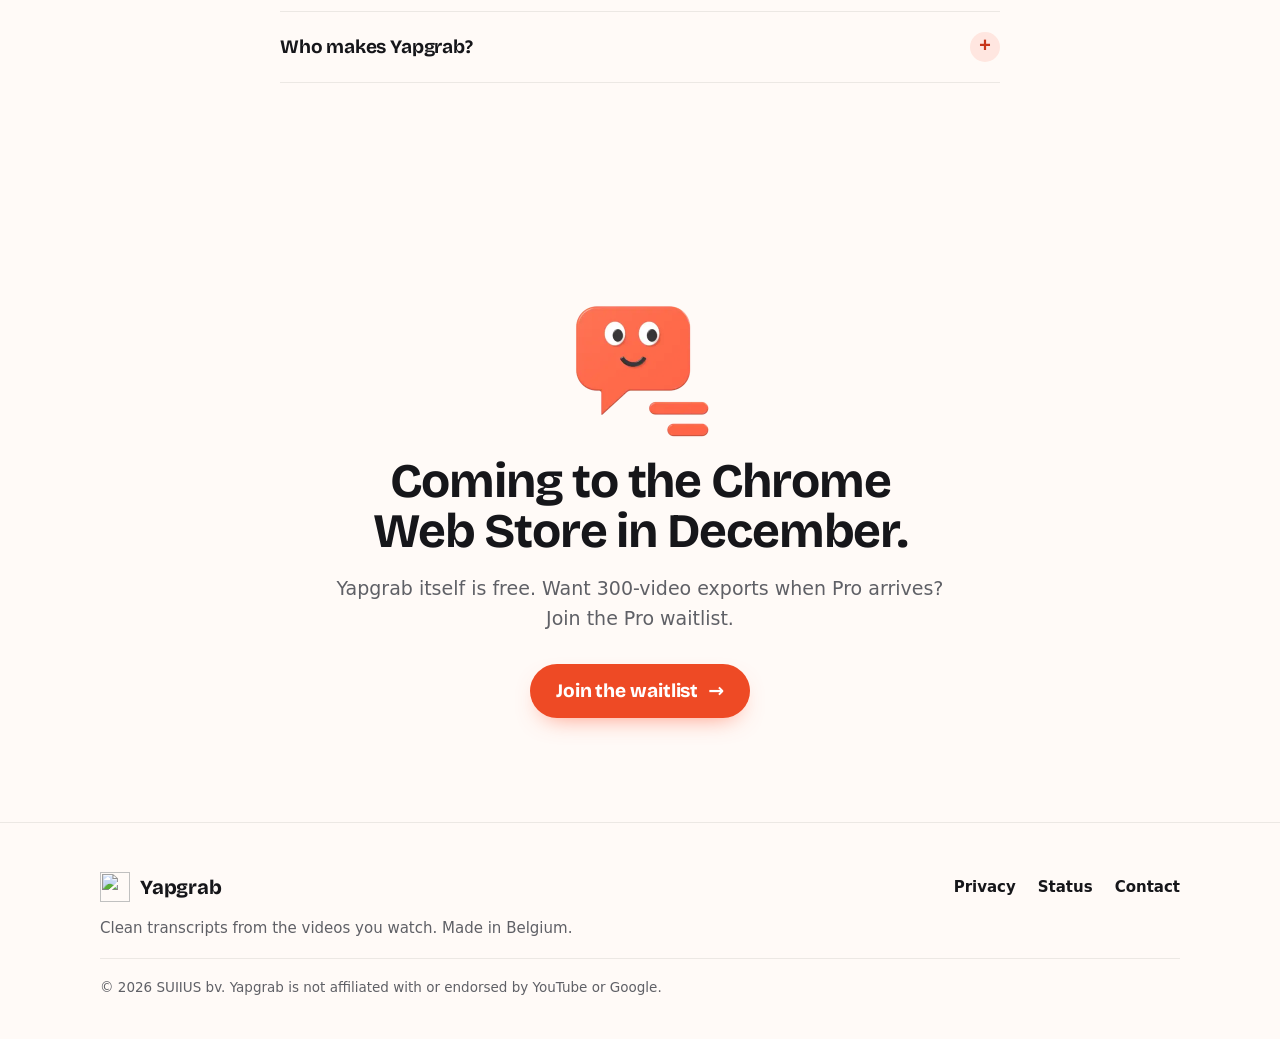
==== commit 8356554f: "Merge pull request #13 from SUIIUSbv/copy/body Body copy without the AI tells" ====
--- a/index.html
+++ b/index.html
@@ -40,7 +40,7 @@
     <section class="hero-home">
       <div class="wrap wide split">
         <div class="hero-copy">
-          <p class="soon"><b>Chrome extension</b> &middot; Coming in December</p>
+          <span class="soon"><i></i><span><b>Chrome extension</b> &middot; Coming in December</span></span>
           <h1><span>Grab the words.</span> <span class="l2">Clean transcripts, nothing else.</span></h1>
           <p class="lead">Yapgrab is a Chrome extension that turns <strong>YouTube's</strong> messy captions into clean, readable paragraphs. One click, right in your browser. No account, no tracking.</p>
           <div class="cta-row">
@@ -55,7 +55,7 @@
           <button class="yappy-perch yappy-egg" type="button" aria-label="Yappy. Press to let Yappy eat the words on this page."><img class="rest" src="assets/yappy-rest.webp" alt="" width="172" height="172"><img class="yap" src="assets/yappy-yap.webp" alt="" width="172" height="172"></button>
           <div class="card demo-card">
             <div class="mock-url" aria-hidden="true"><i></i><i></i><i></i><span>youtube.com/watch?v=nT5k2Qe9dWx</span><img class="ext" src="assets/icon.svg" alt="" width="18" height="18"></div>
-            <div class="mock-bar" aria-hidden="true"><img src="assets/icon.svg" alt="" width="20" height="20"><b>Yapgrab</b><span>Notes That Stick: How to Learn from Long Videos</span></div>
+            <div class="mock-bar" aria-hidden="true"><img src="assets/icon.svg" alt="" width="20" height="20"><b>Yapgrab</b><span>Astronomy 101, Lecture 3: Why the Moon Has Phases</span></div>
             <label class="demo-switch" for="clean-toggle">
               <span>Clean text <span class="state" aria-hidden="true"><span class="off">off: captions as they arrive</span><span class="on">on: ready to read</span></span></span>
               <span class="knob" aria-hidden="true"></span>
@@ -63,21 +63,21 @@
             <div class="stage">
               <ul class="raw">
                 <li class="x"><time>0:00</time><span>[Music]</span></li>
-                <li class="k" style="--up:1"><time>0:04</time><span>So you've just watched a great talk.</span></li>
-                <li class="k" style="--up:1"><time>0:07</time><span>You nodded along, you even paused it</span></li>
-                <li class="k" style="--up:1"><time>0:10</time><span>to write something down.</span></li>
-                <li class="k" style="--up:1"><time>0:13</time><span>And a week later, you cannot remember</span></li>
-                <li class="k" style="--up:1"><time>0:16</time><span>a single thing it said.</span></li>
-                <li class="x"><time>0:19</time><span>[Applause]</span></li>
-                <li class="k" style="--up:2"><time>0:22</time><span>That's not a memory problem.</span></li>
-                <li class="k" style="--up:2"><time>0:25</time><span>It's a capture problem.</span></li>
-                <li class="x"><time>0:25</time><span>It's a capture problem.</span></li>
-                <li class="k" style="--up:3"><time>0:29</time><span>Video is great for watching</span></li>
-                <li class="k" style="--up:3"><time>0:33</time><span>and terrible for finding things again.</span></li>
+                <li class="k" style="--up:1"><time>0:04</time><span>Okay, so last week somebody asked me</span></li>
+                <li class="k" style="--up:1"><time>0:07</time><span>why the moon keeps changing shape,</span></li>
+                <li class="k" style="--up:1"><time>0:10</time><span>and I gave a pretty bad answer.</span></li>
+                <li class="k" style="--up:1"><time>0:13</time><span>So let's try again. The moon doesn't</span></li>
+                <li class="k" style="--up:1"><time>0:16</time><span>make any light of its own.</span></li>
+                <li class="x"><time>0:19</time><span>[Laughter]</span></li>
+                <li class="k" style="--up:2"><time>0:22</time><span>We only see the half the sun lights up,</span></li>
+                <li class="k" style="--up:2"><time>0:25</time><span>and from here we see part of that half.</span></li>
+                <li class="x"><time>0:25</time><span>and from here we see part of that half.</span></li>
+                <li class="k" style="--up:3"><time>0:29</time><span>That part grows and shrinks</span></li>
+                <li class="k" style="--up:3"><time>0:33</time><span>over about four weeks.</span></li>
               </ul>
               <div class="clean">
-                <p class="ch">WHY MOST VIDEO NOTES NEVER GET USED</p>
-                <p>So you've just watched a great talk. You nodded along, you even paused it to write something down. And a week later, you cannot remember a single thing it said. That's not a memory problem. <mark>It's a capture problem.</mark> Video is great for watching and terrible for finding things again.</p>
+                <p class="ch">WHY THE MOON HAS PHASES</p>
+                <p>Okay, so last week somebody asked me why the moon keeps changing shape, and I gave a pretty bad answer. So let's try again. <mark>The moon doesn't make any light of its own.</mark> We only see the half the sun lights up, and from here we see part of that half. That part grows and shrinks over about four weeks.</p>
               </div>
             </div>
             <div class="mock-foot" aria-hidden="true">
@@ -163,10 +163,10 @@
           <figcaption>On a real video with human-made captions. Video: "Why Did NASA Choose Asteroid Bennu?" by NASA's Goddard Space Flight Center. NASA does not endorse Yapgrab.</figcaption>
         </figure>
         <ul class="four">
-          <li><b>Fragments become paragraphs.</b> Sentences are put back together.</li>
-          <li><b>No [Music], no [Applause].</b> Sound tags and repeated lines are removed.</li>
-          <li><b>Breaks where they belong.</b> New paragraphs on chapters and long pauses.</li>
-          <li><b>One click.</b> Press the Yapgrab button on the video page, then copy or save.</li>
+          <li><b>Full sentences</b> Caption fragments are joined back together.</li>
+          <li><b>No [Music] or [Applause]</b> Sound tags and repeated lines are removed.</li>
+          <li><b>Paragraphs</b> A new one starts at each chapter and after a long pause.</li>
+          <li><b>One button</b> Press the Yapgrab button on the video page, then copy or save.</li>
         </ul>
       </div>
     </section>
@@ -177,8 +177,8 @@
         <div class="uses-grid">
           <article class="card use">
             <div class="use-mock" aria-hidden="true">
-              <div class="bubble">Summarise the key ideas of this talk in five bullet points.</div>
-              <div class="bubble"><span class="clip">Pasted transcript</span>So you've just watched a great talk. You nodded along, you even paused it to write something down. And a week later, you cannot remember a single thing it said.</div>
+              <div class="bubble">Explain the moon's phases from this lecture, like I'm twelve.</div>
+              <div class="bubble"><span class="clip">Pasted transcript</span>Okay, so last week somebody asked me why the moon keeps changing shape, and I gave a pretty bad answer. So let's try again.</div>
             </div>
             <h3>Ask an AI</h3>
             <p>Paste clean paragraphs into ChatGPT, Claude or any other AI tool, without the caption clutter.</p>
@@ -186,22 +186,22 @@
           <article class="card use">
             <div class="use-mock" aria-hidden="true">
 <pre class="note"><span class="fm">---</span>
-<span class="k">title:</span> Notes That Stick
-<span class="k">channel:</span> Margin Club
+<span class="k">title:</span> Astronomy 101, Lecture 3
+<span class="k">channel:</span> Open Sky Lectures
 <span class="k">url:</span> youtube.com/watch?v=nT5k2Qe9dWx
 <span class="k">date:</span> 2026-10-02
 <span class="fm">---</span>
-<b>## Why most video notes never get used</b>
-
-So you've just watched a great talk. You nodded along, you even paused it.</pre>
+<b>## Why the moon has phases</b>
+
+Okay, so last week somebody asked me why the moon keeps changing shape.</pre>
             </div>
             <h3>Keep notes</h3>
             <p>Markdown with the title, channel, link and date, ready for Obsidian or Notion.</p>
           </article>
           <article class="card use">
             <div class="use-mock quote" aria-hidden="true">
-              <blockquote>That's not a memory problem. It's a capture problem.</blockquote>
-              <p class="src"><time>0:22</time> Notes That Stick, Margin Club</p>
+              <blockquote>The moon doesn't make any light of its own.</blockquote>
+              <p class="src"><time>0:13</time> Astronomy 101, Open Sky Lectures</p>
             </div>
             <h3>Quote and study</h3>
             <p>Switch on timestamps to find every line again in the video.</p>
@@ -231,9 +231,9 @@
           <h2>Just the chapters you need, in the language you want.</h2>
           <p class="sub">Pick the caption track and the chapters you want. Yapgrab keeps the original timestamps and marks a partial export as partial. Works on YouTube videos and Shorts.</p>
           <ul class="smalls">
-            <li><span class="vis" aria-hidden="true"><span class="chip on">English, manual</span><span class="chip">auto-generated</span></span><b>Every caption track.</b> Each language the video has, labelled manual or auto-generated.</li>
-            <li><span class="vis" aria-hidden="true"><kbd>Alt</kbd><kbd>Shift</kbd><kbd>C</kbd></span><b>Copy without opening anything.</b> Option+Shift+C on Mac. The transcript lands on your clipboard in your saved format.</li>
-            <li><span class="vis" aria-hidden="true"><span class="chip warn">No captions on this one</span></span><b>Honest messages.</b> It says when there are no captions or something breaks. Never a silent blank page.</li>
+            <li><span class="vis" aria-hidden="true"><span class="chip on">English, manual</span><span class="chip">auto-generated</span></span><b>Every caption track</b> the video has, in each language, labelled manual or auto-generated.</li>
+            <li><span class="vis" aria-hidden="true"><kbd>Alt</kbd><kbd>Shift</kbd><kbd>C</kbd></span><b>Alt+Shift+C</b> (Option+Shift+C on Mac) copies the transcript in your saved format, without opening the panel.</li>
+            <li><span class="vis" aria-hidden="true"><span class="chip warn">No captions on this one</span></span><b>A clear message</b> when a video has no captions or something breaks.</li>
           </ul>
         </div>
       </div>
@@ -247,38 +247,38 @@
           <p class="sub">Pick a course playlist, a channel's latest talks or your open tabs. Yapgrab reads them one at a time, only while its side panel is open.</p>
           <ul class="ticks">
             <li><strong>Playlists, channels or open tabs.</strong> <span>Shorts and past live streams only if you want them.</span></li>
-            <li><strong>You stay in charge.</strong> <span>Pause, resume, retry, and skip videos you already exported.</span></li>
-            <li><strong>One ZIP of notes.</strong> <span>A Markdown file per video, plus an index. Free: up to 5 videos at a time.</span></li>
+            <li><strong>Pause, resume or retry</strong> <span>at any point, and skip videos you already exported.</span></li>
+            <li><strong>One ZIP</strong> <span>with a Markdown file per video and an index. Free: up to 5 videos at a time.</span></li>
           </ul>
         </div>
 
         <div class="batch">
           <div class="card batch-card" aria-hidden="true">
             <div class="mock-bar"><img src="assets/icon.svg" alt="" width="20" height="20"><b>Yapgrab</b><span>Export several videos</span></div>
-            <div class="seg"><span>Open video tabs</span><span>This playlist</span><span class="cur">This channel</span></div>
-            <div class="batch-head"><b>Field Notes Studio</b><span class="count"><span class="run">Reading...</span><span class="fin">5 saved.</span></span></div>
+            <div class="seg"><span>Open video tabs</span><span class="cur">This playlist</span><span>This channel</span></div>
+            <div class="batch-head"><b>Astronomy 101</b><span class="count"><span class="run">Reading...</span><span class="fin">5 saved.</span></span></div>
             <div class="bar"><i></i></div>
             <ul class="rows">
-              <li style="--i:0"><span class="t">How I take notes from long lectures</span><span class="st"><span class="w">Waiting</span><span class="r">Reading...</span><span class="s">Saved</span></span></li>
-              <li style="--i:1"><span class="t">A ten-minute weekly review that sticks</span><span class="st"><span class="w">Waiting</span><span class="r">Reading...</span><span class="s">Saved</span></span></li>
-              <li style="--i:2"><span class="t">Reading notes that link to each other</span><span class="st"><span class="w">Waiting</span><span class="r">Reading...</span><span class="s">Saved</span></span></li>
-              <li style="--i:3"><span class="t">Capture first, tidy later</span><span class="st"><span class="w">Waiting</span><span class="r">Reading...</span><span class="s">Saved</span></span></li>
-              <li style="--i:4"><span class="t">Turning interviews into searchable text</span><span class="st"><span class="w">Waiting</span><span class="r">Reading...</span><span class="s">Saved</span></span></li>
+              <li style="--i:0"><span class="t">Lecture 1: Reading the night sky</span><span class="st"><span class="w">Waiting</span><span class="r">Reading...</span><span class="s">Saved</span></span></li>
+              <li style="--i:1"><span class="t">Lecture 2: Why we have seasons</span><span class="st"><span class="w">Waiting</span><span class="r">Reading...</span><span class="s">Saved</span></span></li>
+              <li style="--i:2"><span class="t">Lecture 3: Why the moon has phases</span><span class="st"><span class="w">Waiting</span><span class="r">Reading...</span><span class="s">Saved</span></span></li>
+              <li style="--i:3"><span class="t">Lecture 4: How eclipses work</span><span class="st"><span class="w">Waiting</span><span class="r">Reading...</span><span class="s">Saved</span></span></li>
+              <li style="--i:4"><span class="t">Lecture 5: Planets you can see tonight</span><span class="st"><span class="w">Waiting</span><span class="r">Reading...</span><span class="s">Saved</span></span></li>
             </ul>
             <div class="zip">
-              <div class="name">Yapgrab - Field Notes Studio - 2026-11-22.zip</div>
+              <div class="name">Yapgrab - Astronomy 101 - 2026-11-22.zip</div>
               <ul>
-                <li style="--i:0">001-how-i-take-notes-from-long-lectures.md</li>
-                <li style="--i:1">002-a-ten-minute-weekly-review-that-sticks.md</li>
-                <li style="--i:2">003-reading-notes-that-link-to-each-other.md</li>
-                <li style="--i:3">004-capture-first-tidy-later.md</li>
-                <li style="--i:4">005-turning-interviews-into-searchable-text.md</li>
+                <li style="--i:0">001-lecture-1-reading-the-night-sky.md</li>
+                <li style="--i:1">002-lecture-2-why-we-have-seasons.md</li>
+                <li style="--i:2">003-lecture-3-why-the-moon-has-phases.md</li>
+                <li style="--i:3">004-lecture-4-how-eclipses-work.md</li>
+                <li style="--i:4">005-lecture-5-planets-you-can-see-tonight.md</li>
                 <li class="opt" style="--i:4.3">index.md</li>
                 <li class="opt" style="--i:4.5">manifest.json</li>
               </ul>
             </div>
           </div>
-          <p class="sr">Illustration: five videos from a channel go from Waiting to Reading to Saved, one at a time, and a ZIP fills with one Markdown file per video, plus index.md and manifest.json.</p>
+          <p class="sr">Illustration: five lectures from a playlist go from Waiting to Reading to Saved, one at a time, and a ZIP fills with one Markdown file per video, plus index.md and manifest.json.</p>
         </div>
       </div>
     </section>
@@ -287,7 +287,7 @@
       <div class="wrap wide">
         <div>
           <h2>Free. Pro comes later, for big jobs.</h2>
-          <p class="sub">Everything above is free, and stays free. Pro is not on sale yet, so there is nothing to buy today.</p>
+          <p class="sub">Everything above is free, and stays free. Pro is not on sale yet.</p>
         </div>
         <div class="plans">
           <div class="card plan">
@@ -299,7 +299,7 @@
               <li>Copy shortcut</li>
               <li>Several videos at once, up to 5 per export</li>
             </ul>
-            <p class="foot">No account, no sign-up.</p>
+            <p class="foot">You don't need an account.</p>
           </div>
           <div class="card plan pro">
             <h3>Pro <span class="badge">Coming soon</span></h3>
@@ -307,7 +307,7 @@
             <ul class="ticks">
               <li>Up to 300 videos per export</li>
               <li>A channel's videos between two dates, or all of them</li>
-              <li>Later: Notion export, AI-ready knowledge packs and API access</li>
+              <li>Later: export to Notion, files made for AI tools, and an API</li>
             </ul>
             <a class="btn" href="https://tally.so/r/2jA2Lp" rel="noopener">Join the waitlist <span class="arrow" aria-hidden="true">&rarr;</span></a>
             <p class="foot">The form opens on Tally. The <a href="privacy/">privacy policy</a> says what it collects.</p>
@@ -320,7 +320,7 @@
       <div class="wrap wide">
         <div>
           <h2>What Yapgrab does not do.</h2>
-          <p class="sub">Yapgrab reads captions that already exist and hands you the text. That is the whole job.</p>
+          <p class="sub">Yapgrab reads captions that already exist and hands you the text.</p>
         </div>
         <ul class="nots">
           <li><h3>No tracking, no analytics</h3><p>Transcripts never leave your browser. This page loads no trackers either. <a href="privacy/">Read the privacy policy</a>.</p></li>
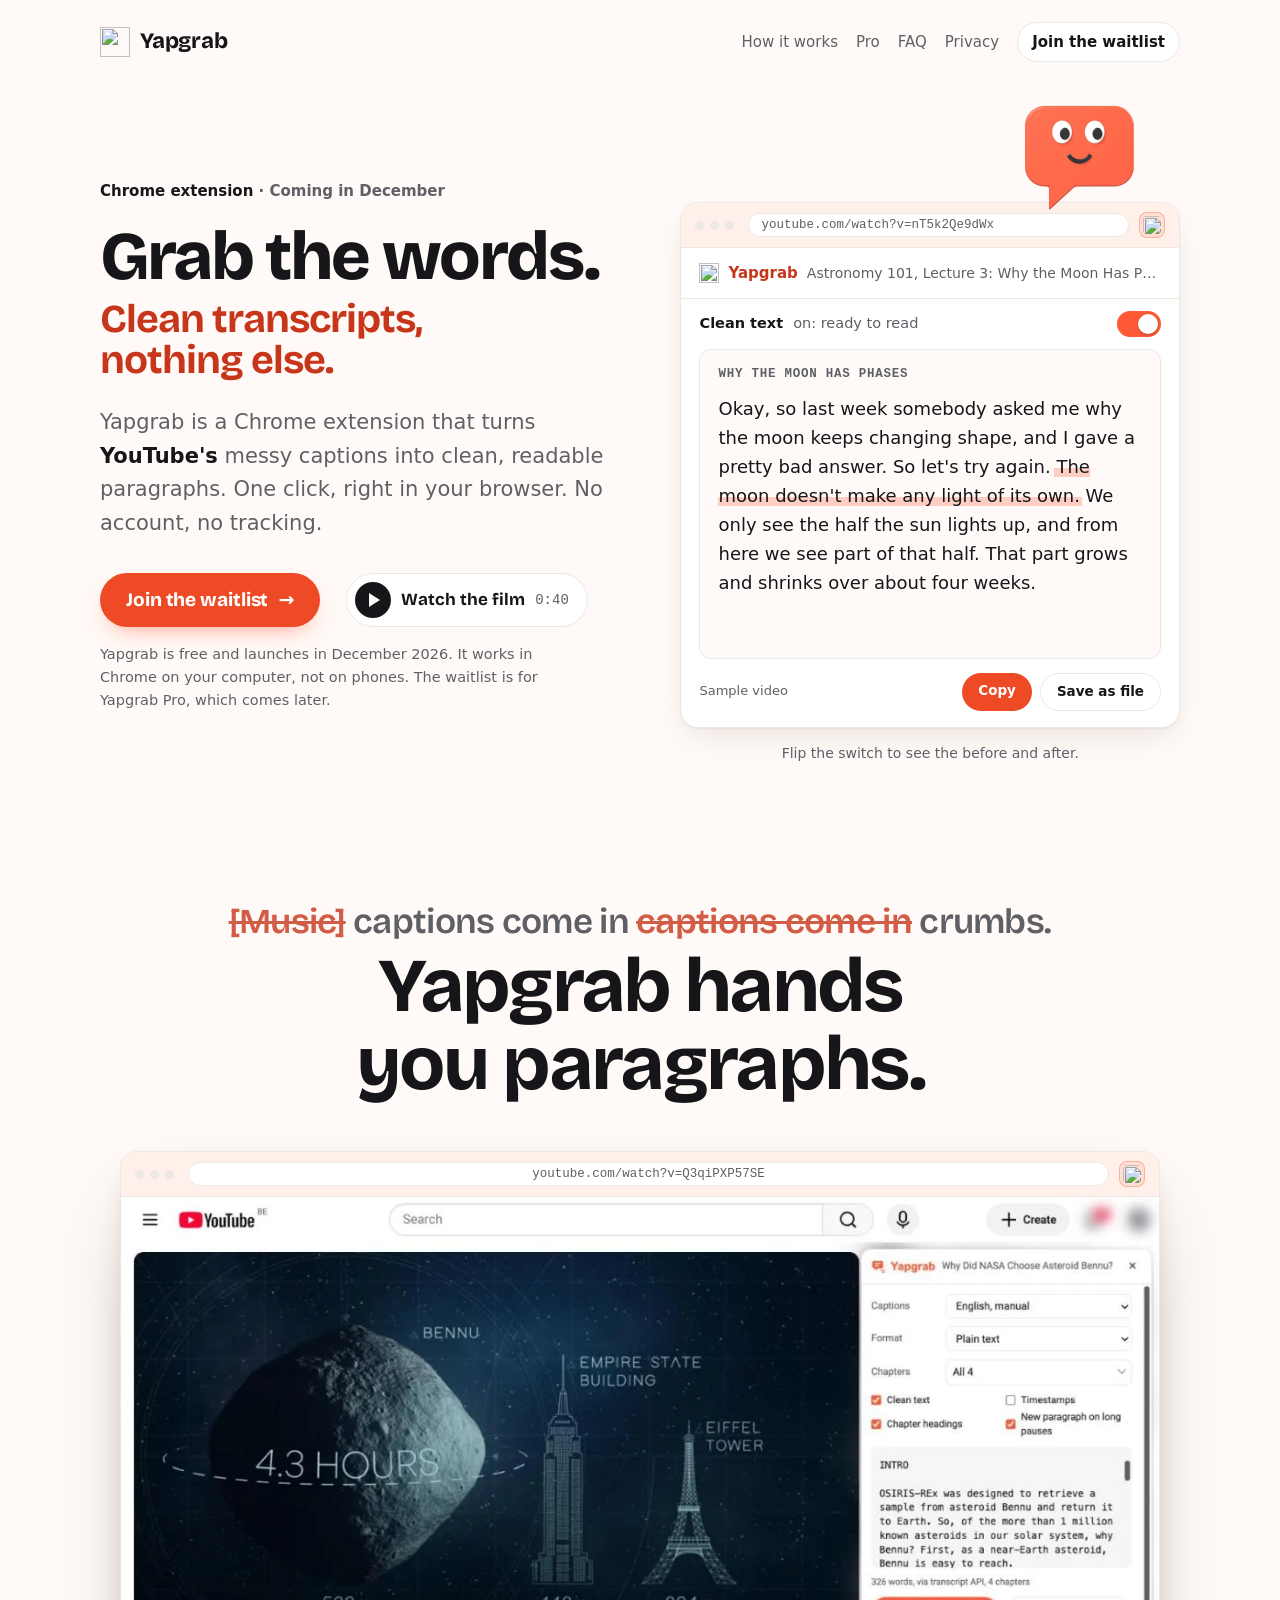
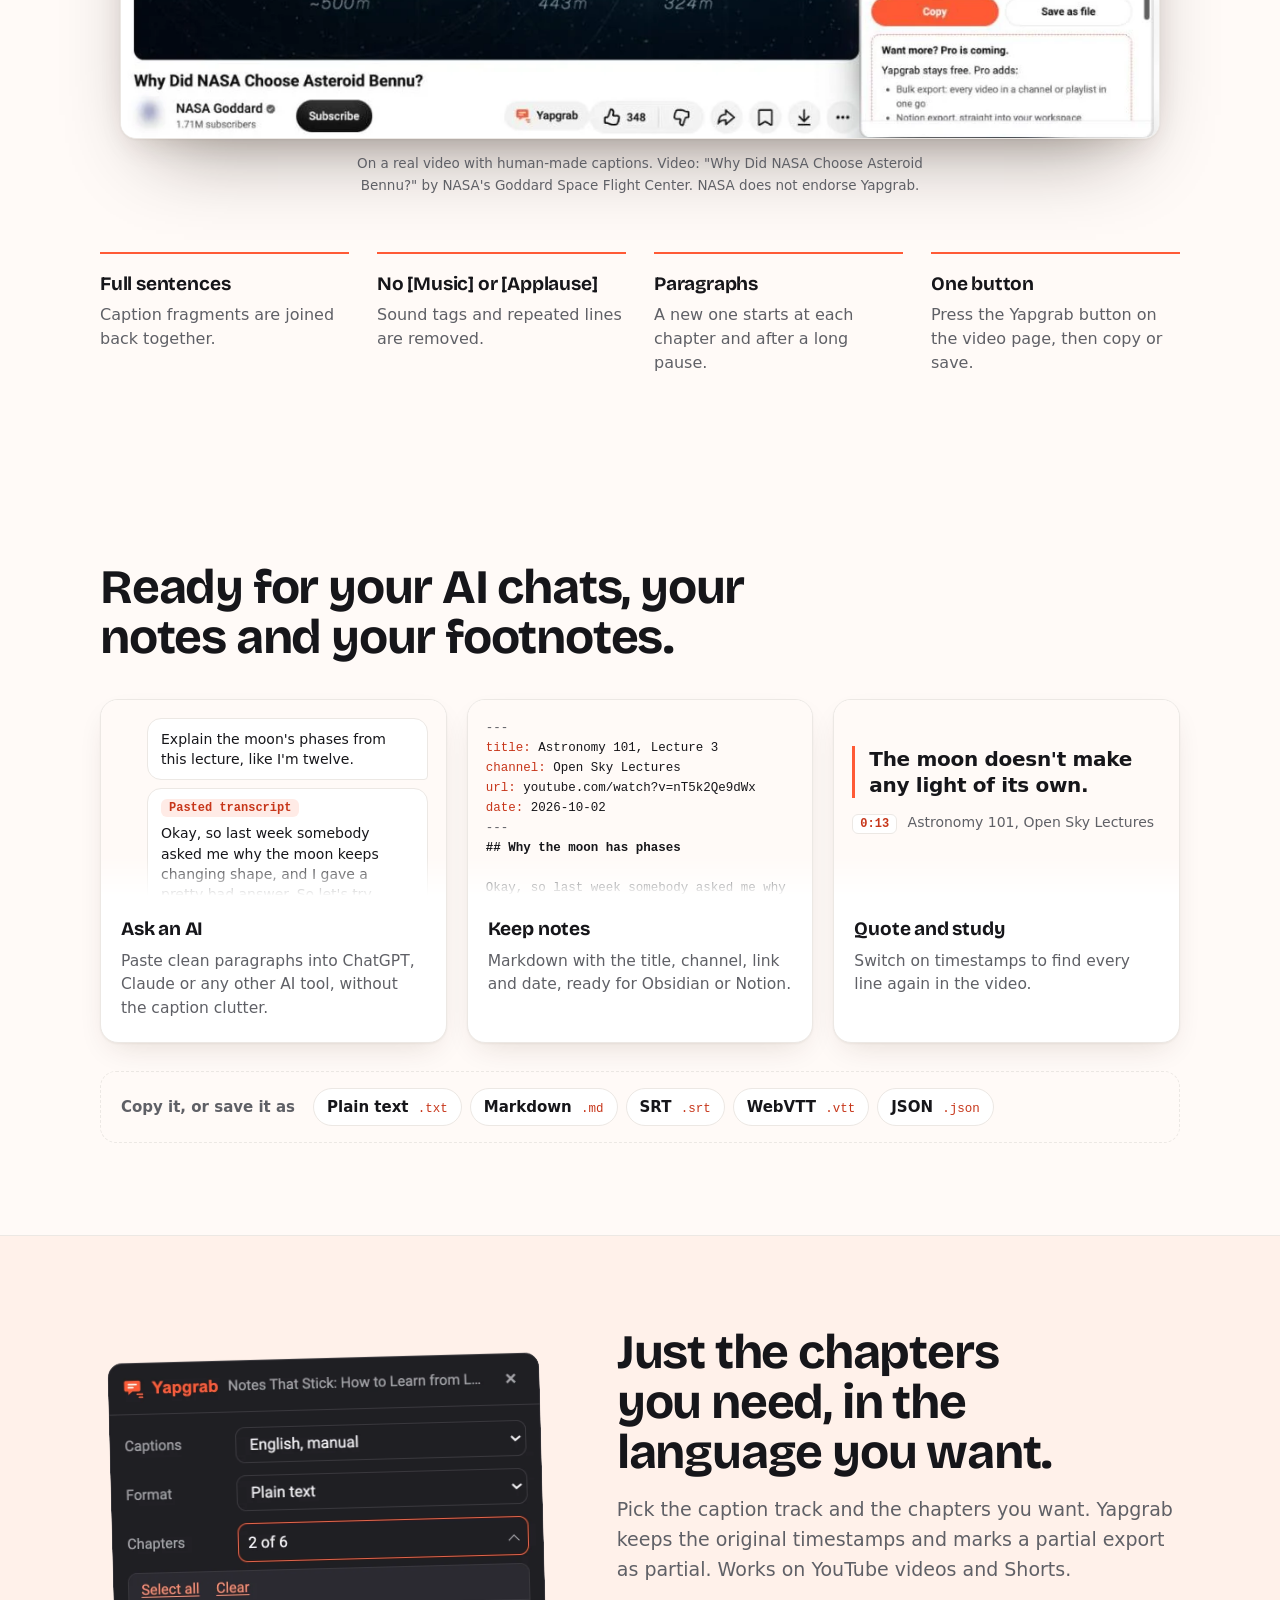
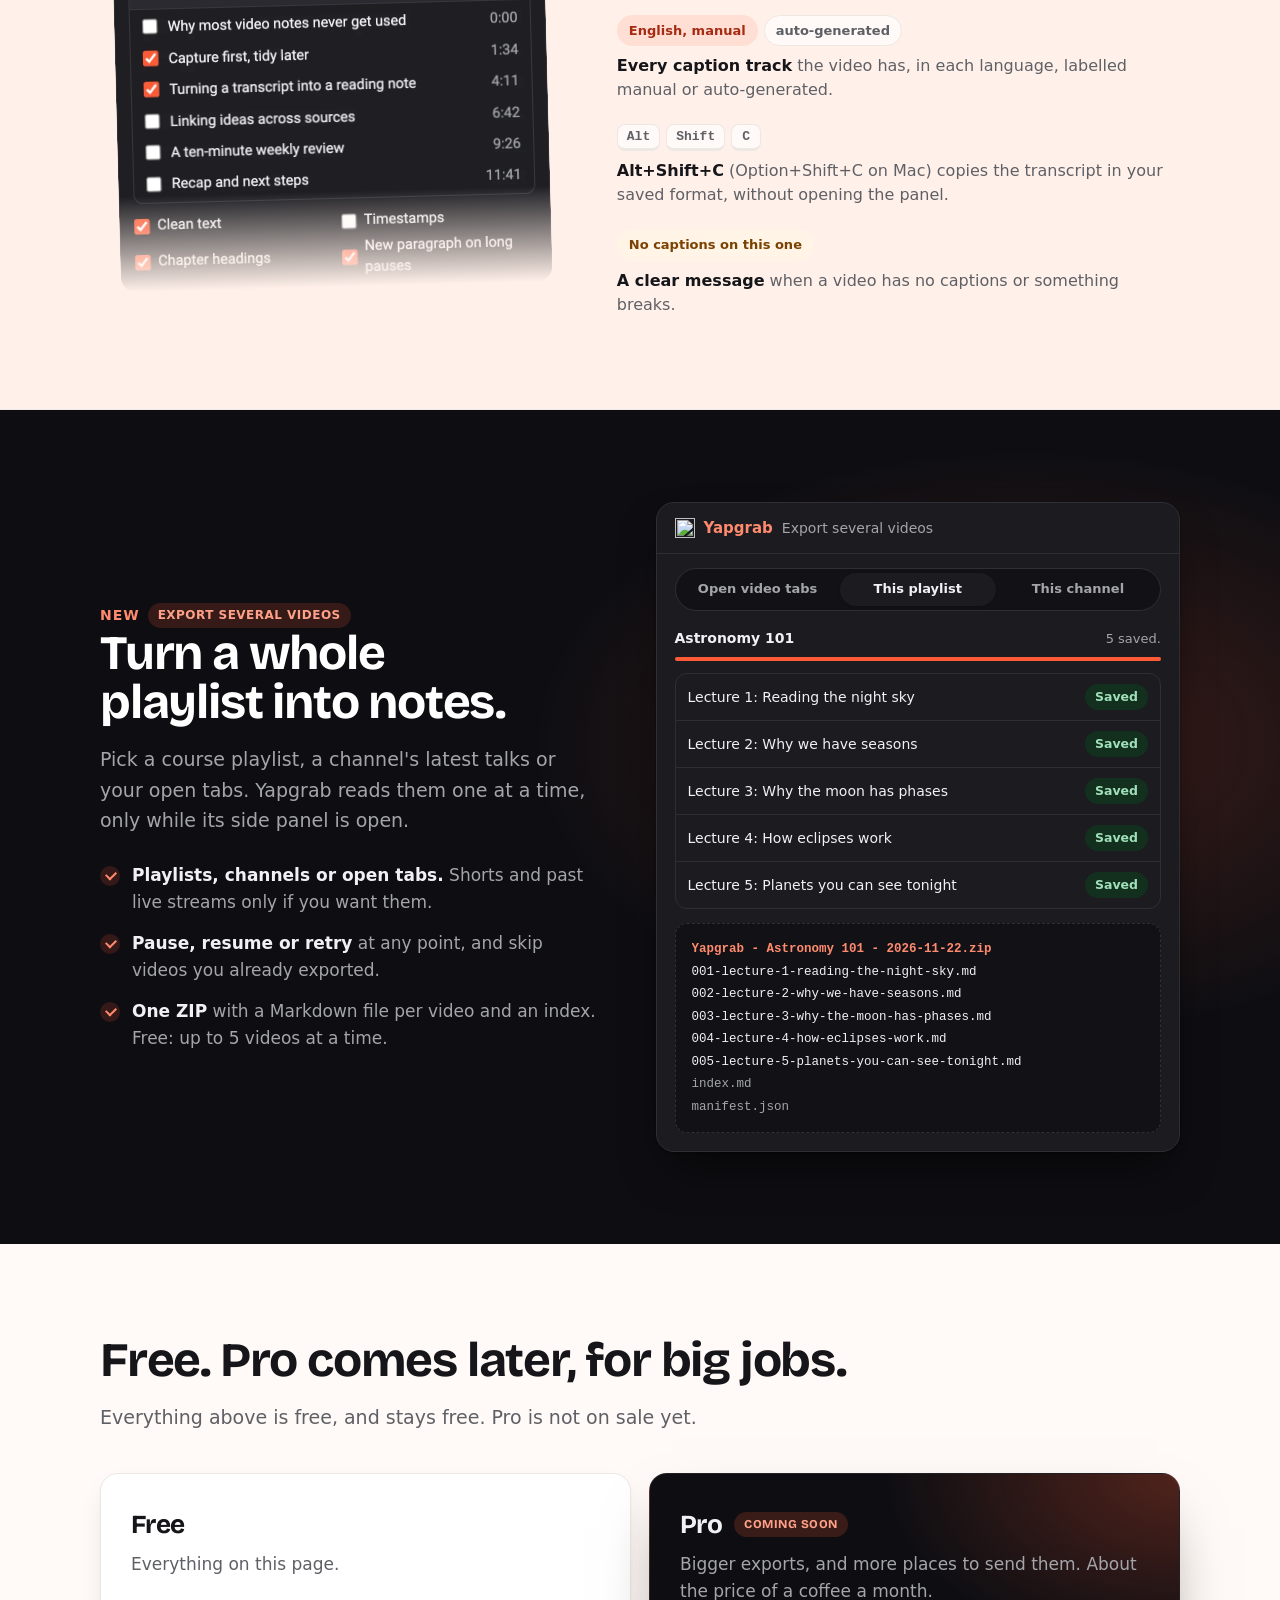
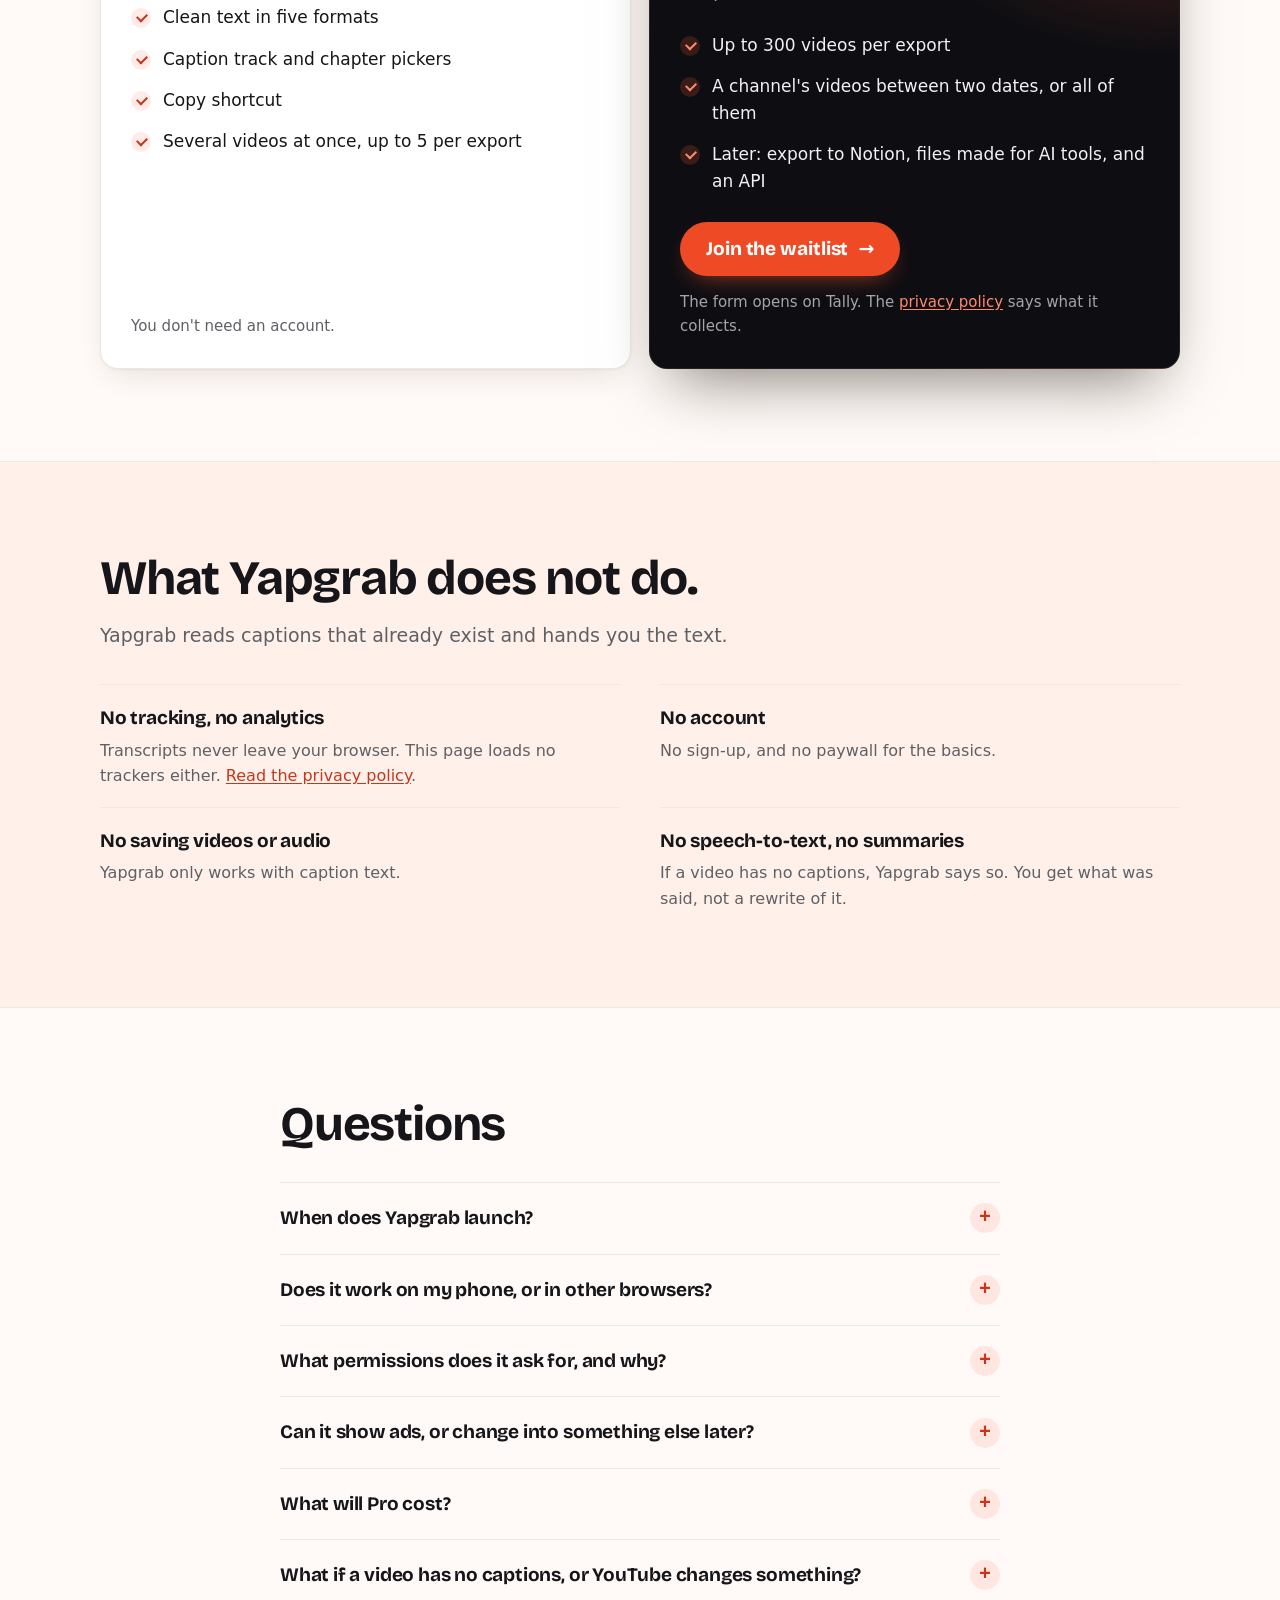
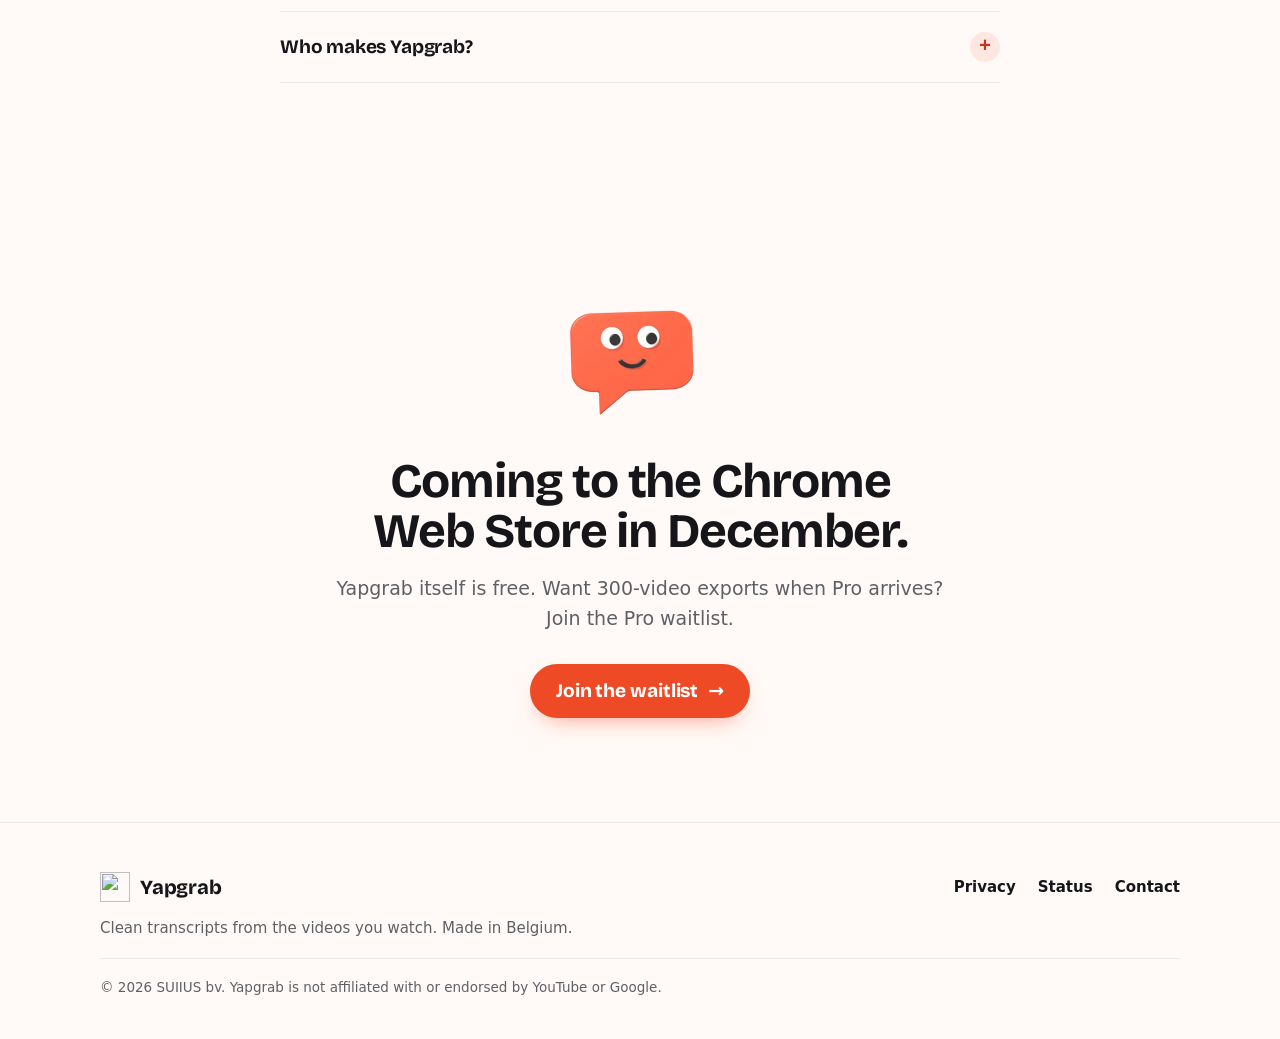
==== commit 7ed847a1: "Merge pull request #14 from SUIIUSbv/visual/less-template Less template look: plain hero label, no g" ====
--- a/index.html
+++ b/index.html
@@ -40,7 +40,7 @@
     <section class="hero-home">
       <div class="wrap wide split">
         <div class="hero-copy">
-          <span class="soon"><i></i><span><b>Chrome extension</b> &middot; Coming in December</span></span>
+          <p class="soon"><b>Chrome extension</b> &middot; Coming in December</p>
           <h1><span>Grab the words.</span> <span class="l2">Clean transcripts, nothing else.</span></h1>
           <p class="lead">Yapgrab is a Chrome extension that turns <strong>YouTube's</strong> messy captions into clean, readable paragraphs. One click, right in your browser. No account, no tracking.</p>
           <div class="cta-row">
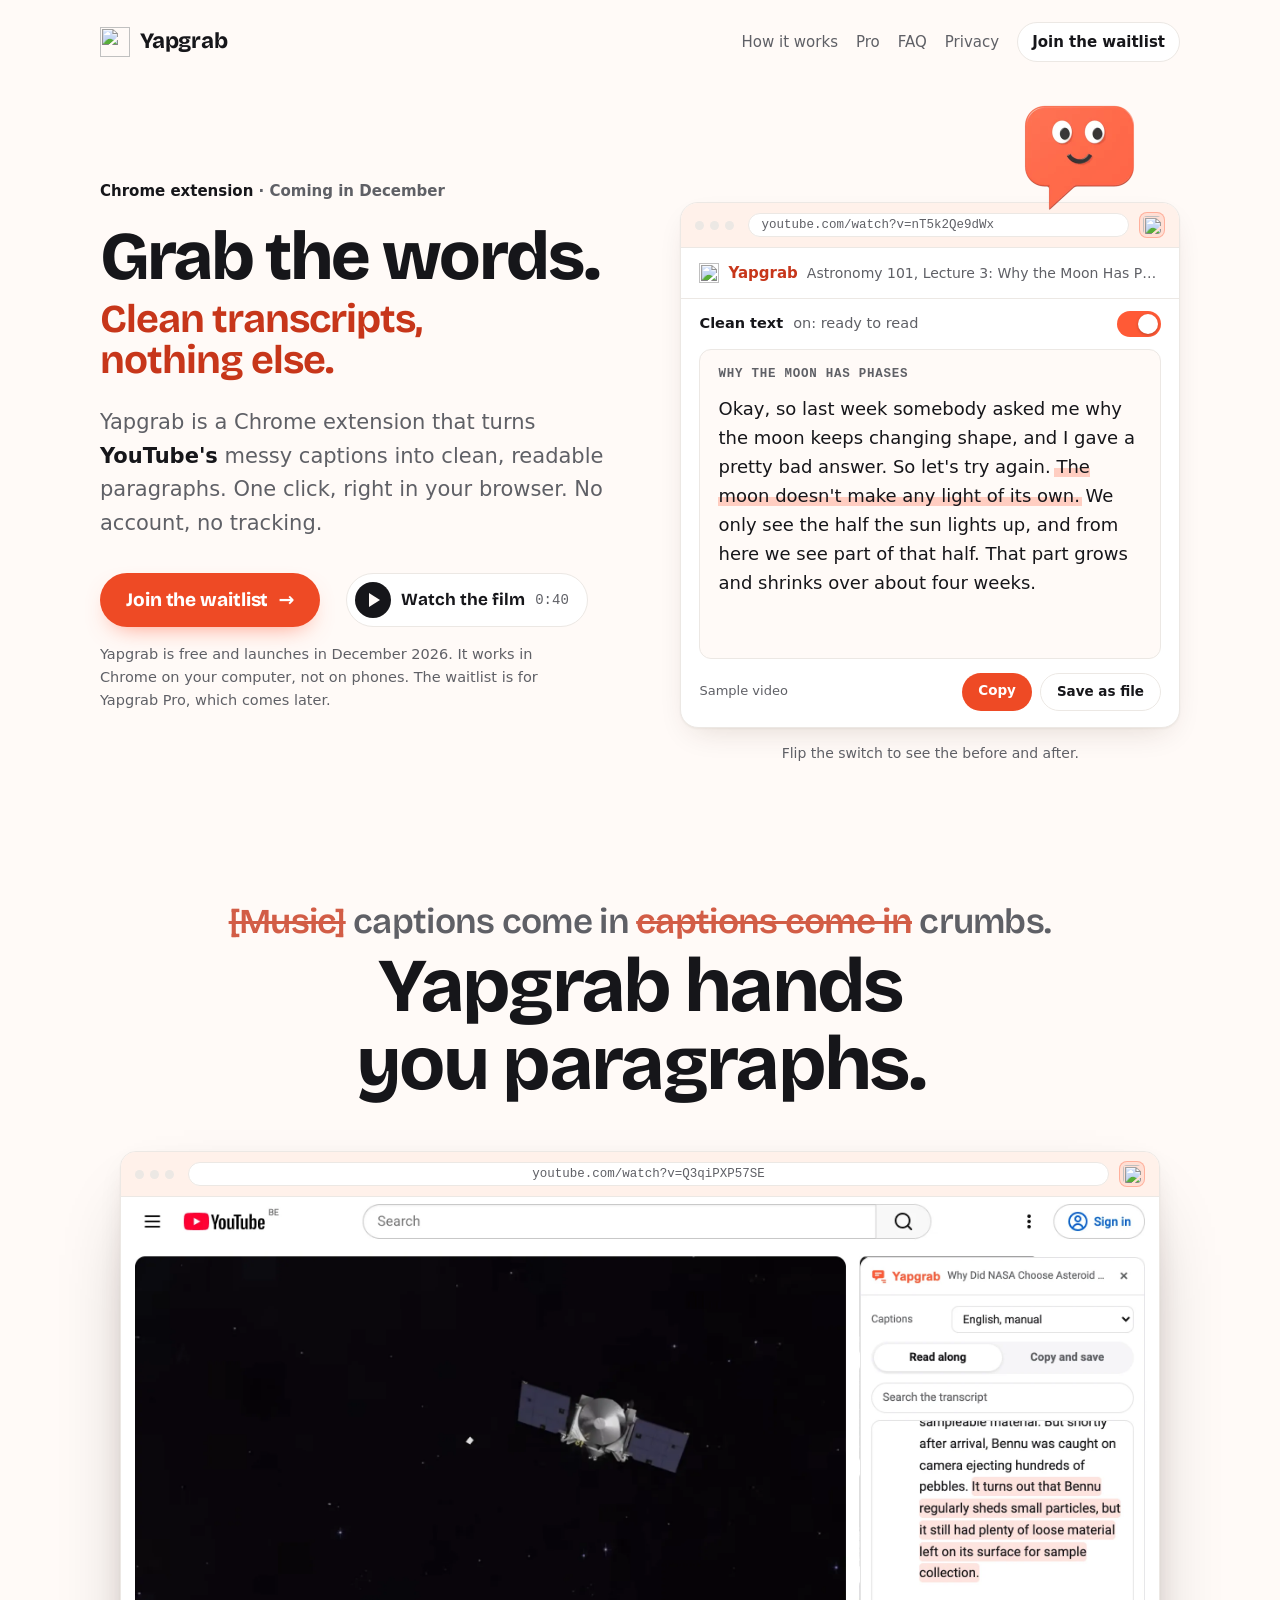
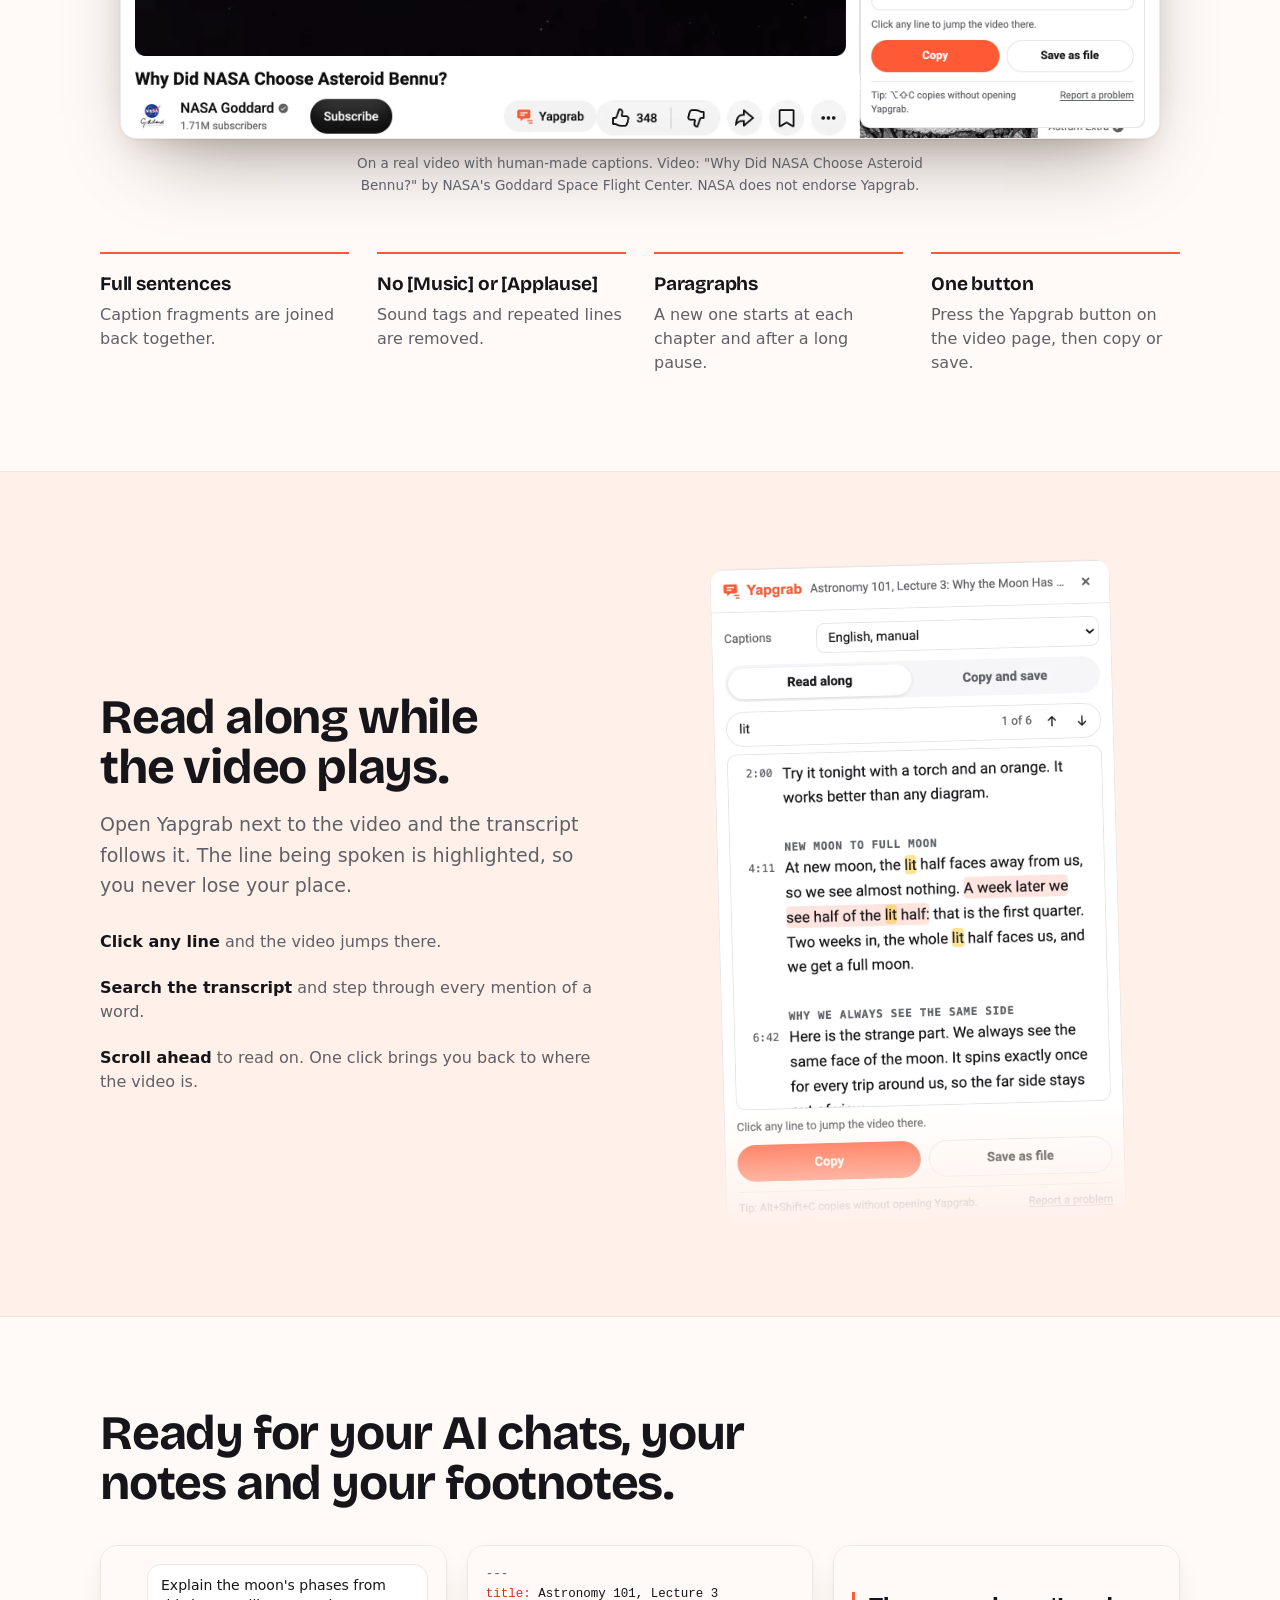
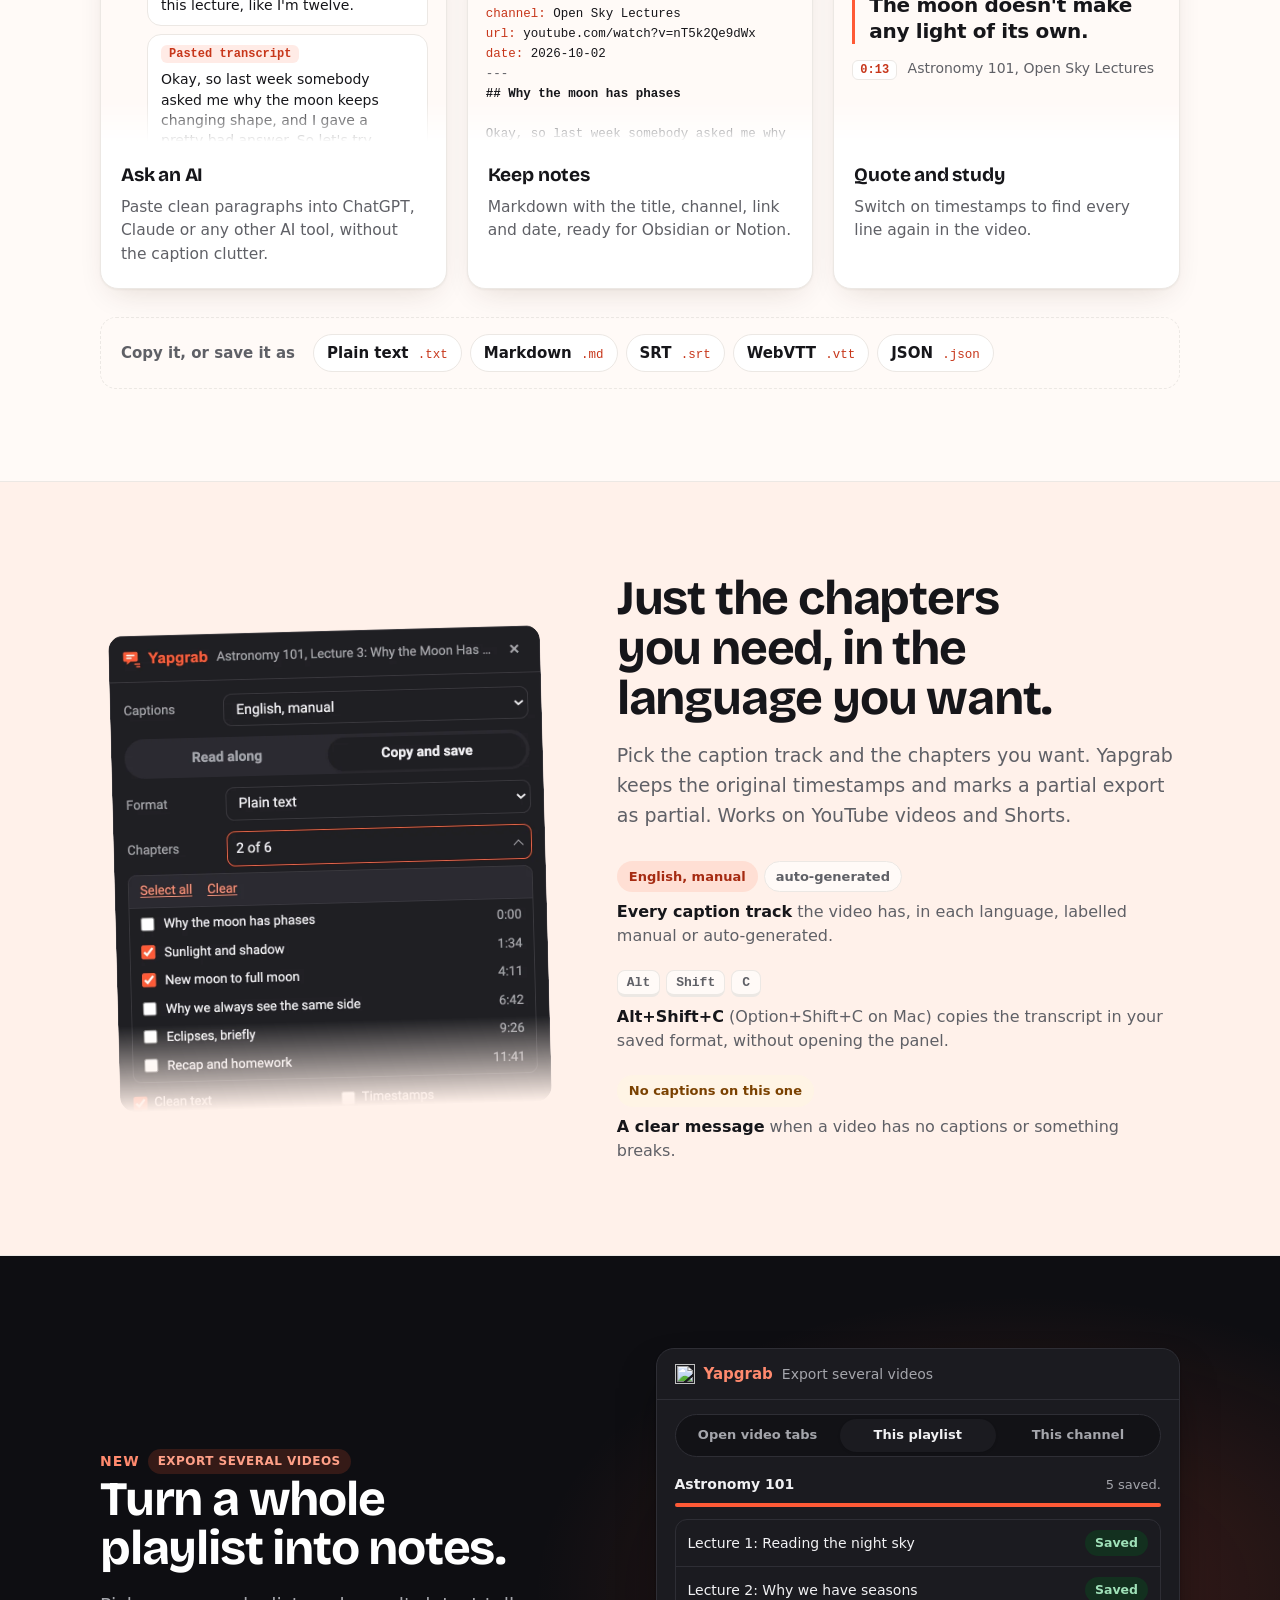
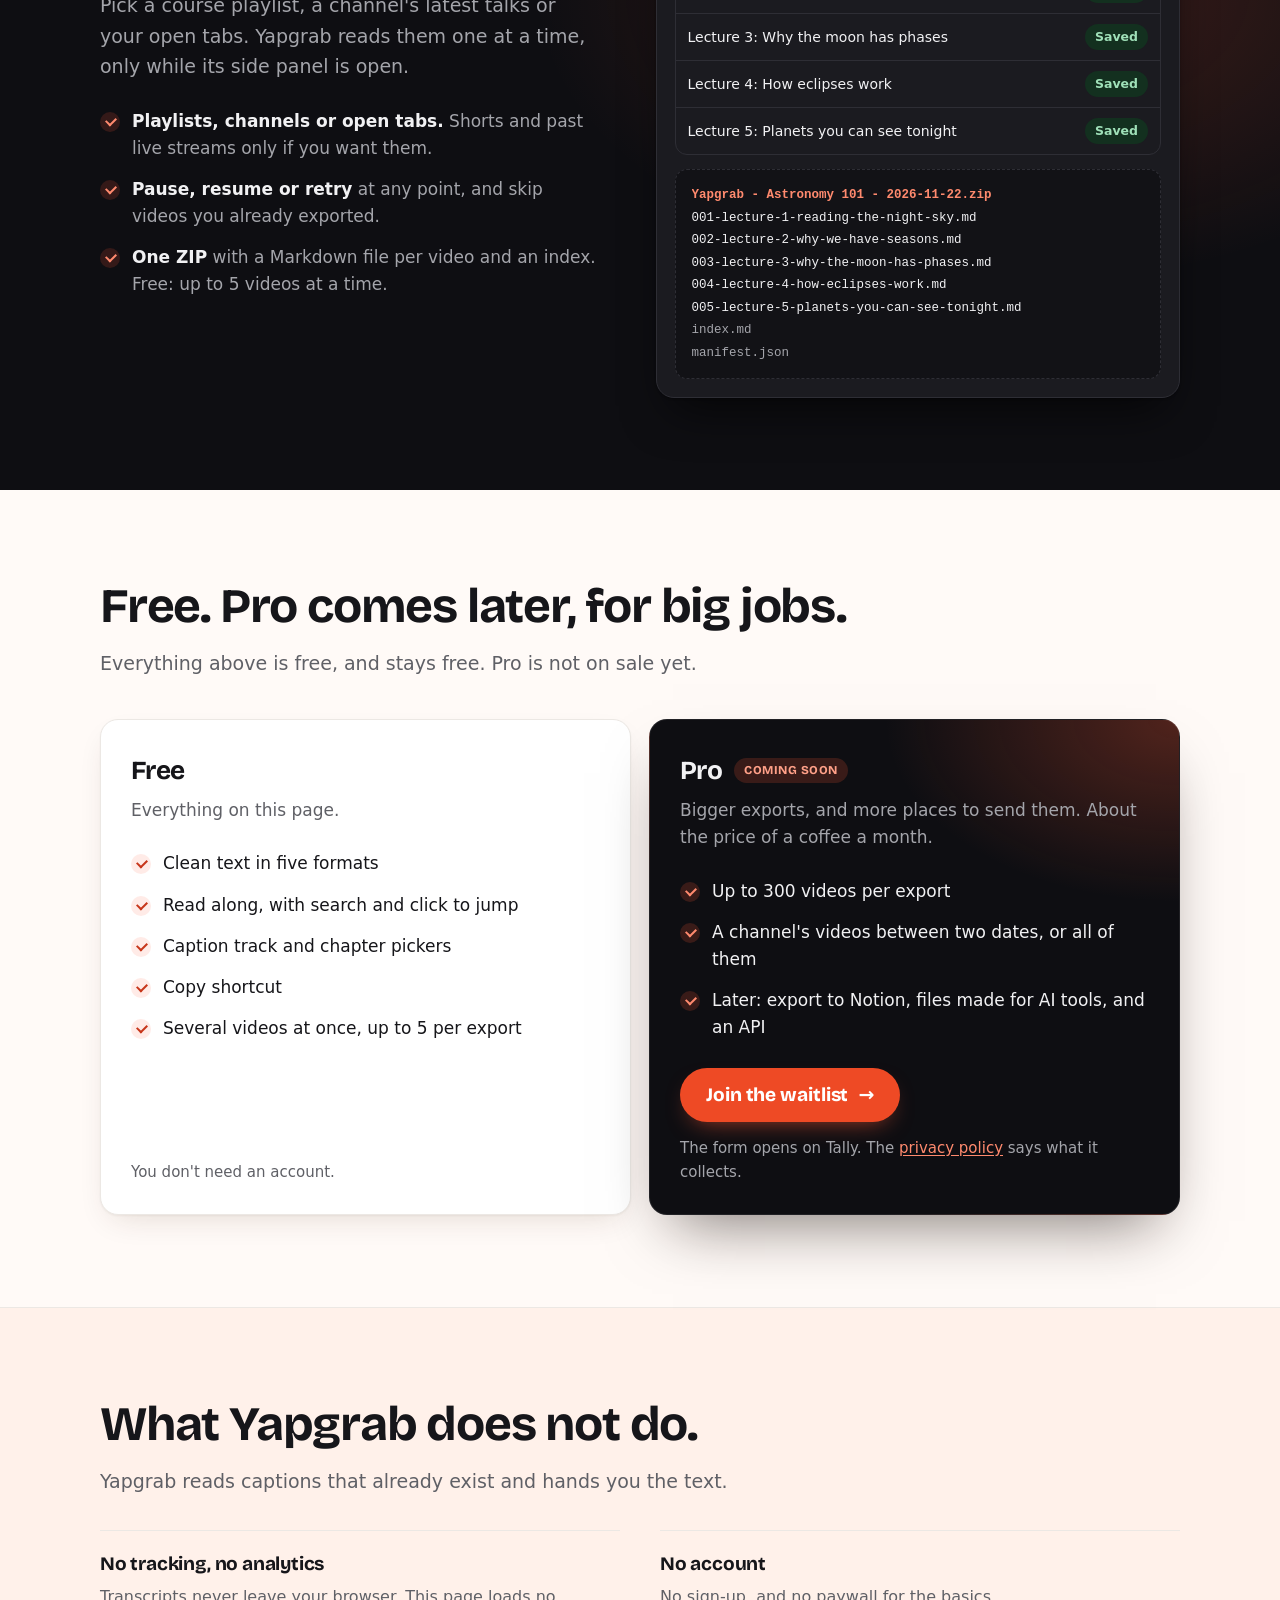
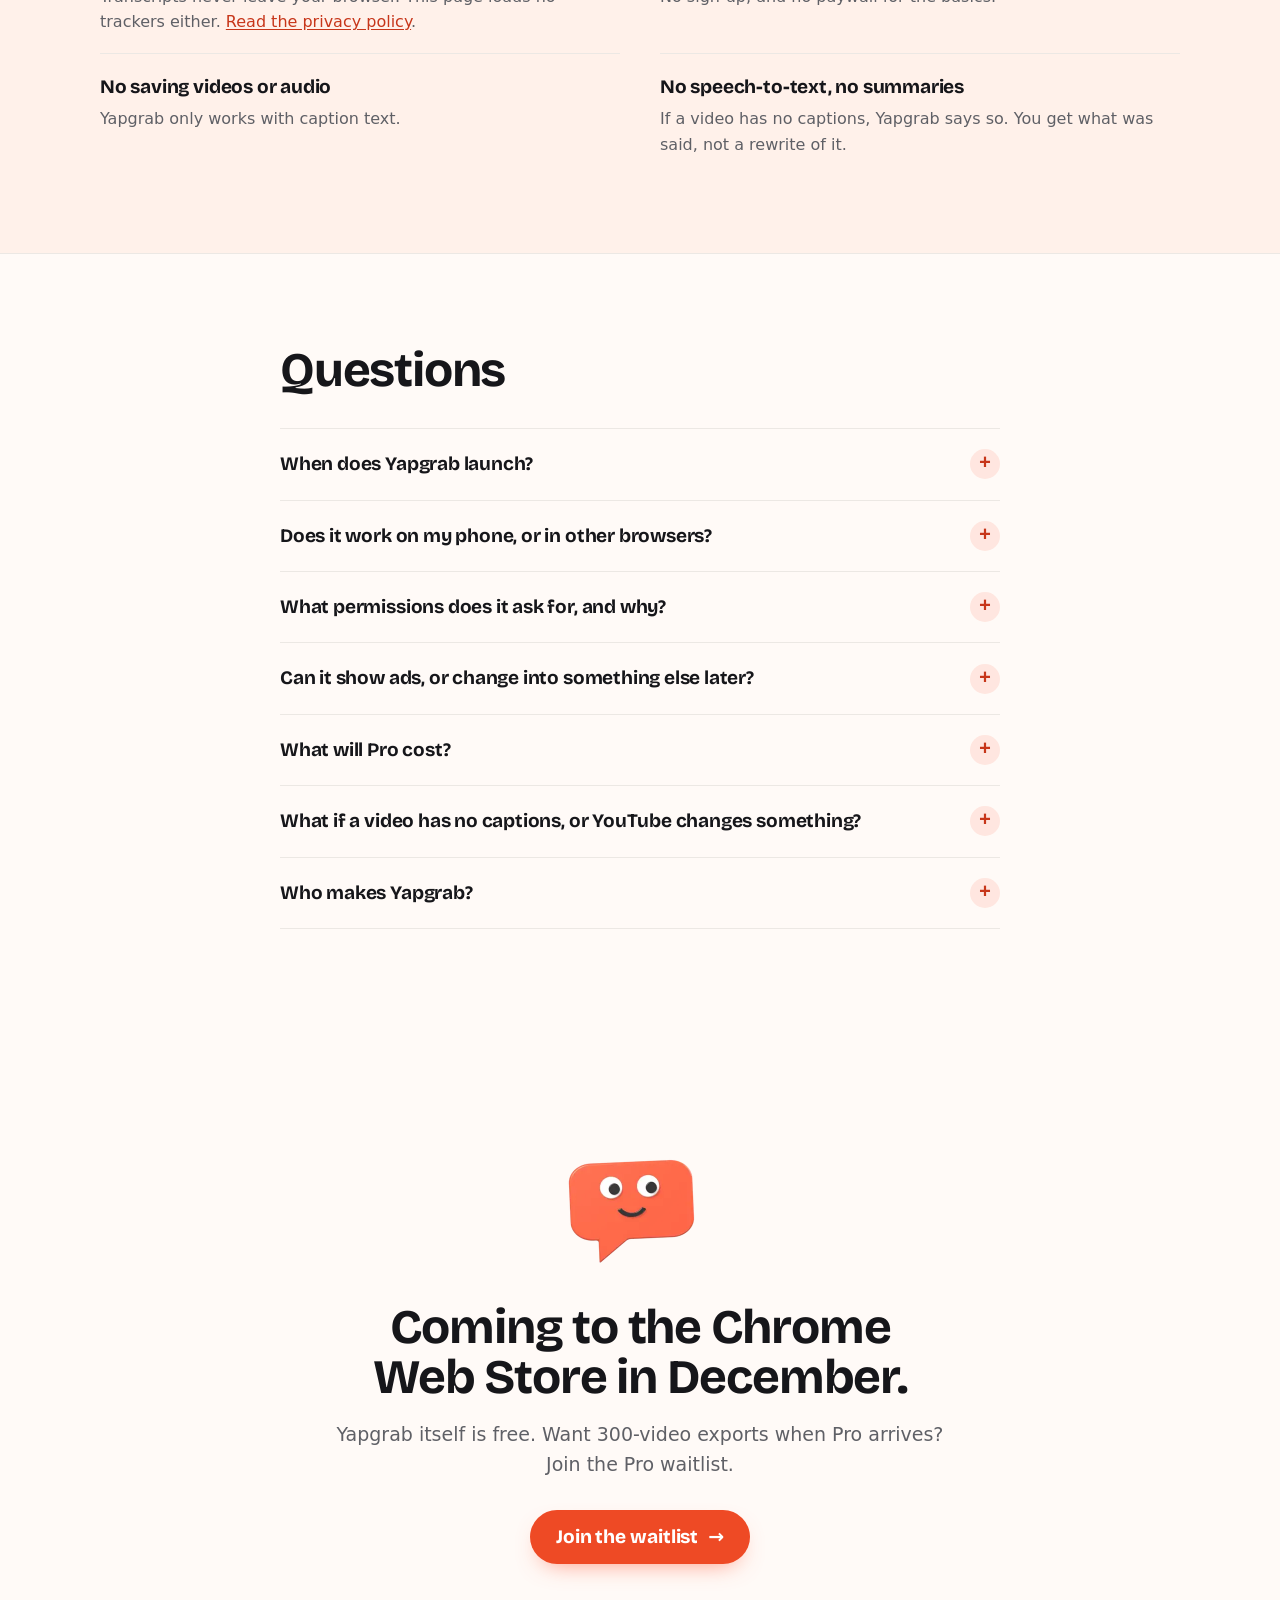
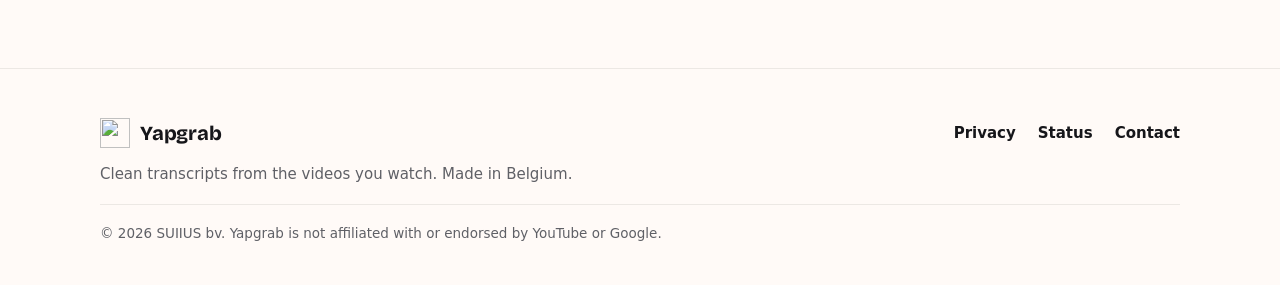
==== commit e461c41f: "Read along on the site: new section, free plan line, new panel images and real video shot Co-Authore" ====
--- a/index.html
+++ b/index.html
@@ -152,11 +152,11 @@
       <div class="wrap wide">
         <h2><span class="crumbs" aria-hidden="true"><s>[Music]</s> captions come&nbsp;in <s>captions come in</s> crumbs.</span><span class="sr">Captions come in crumbs.</span> <span class="out">Yapgrab hands you paragraphs.</span></h2>
         <figure class="real">
-          <div class="real-frame" role="img" aria-label="Yapgrab on a real YouTube video page: the Yapgrab button next to Subscribe opens a panel with the video's human-made captions as clean paragraphs, ready to copy or save.">
+          <div class="real-frame" role="img" aria-label="Yapgrab on a real YouTube video page: the Yapgrab button next to Subscribe opens a panel with the video's human-made captions as clean paragraphs that follow the video, with the line being spoken highlighted.">
             <div class="mock-url" aria-hidden="true"><i></i><i></i><i></i><span>youtube.com/watch?v=Q3qiPXP57SE</span><img class="ext" src="assets/icon.svg" alt="" width="18" height="18"></div>
             <div class="real-stage">
               <img class="base" src="assets/real-before.webp" alt="" width="1190" height="620" loading="lazy" decoding="async">
-              <img class="panel" src="assets/real-panel.webp" alt="" width="338" height="563" loading="lazy" decoding="async">
+              <img class="panel" src="assets/real-panel.webp" alt="" width="327" height="540" loading="lazy" decoding="async">
               <span class="tap" aria-hidden="true"></span>
             </div>
           </div>
@@ -168,6 +168,23 @@
           <li><b>Paragraphs</b> A new one starts at each chapter and after a long pause.</li>
           <li><b>One button</b> Press the Yapgrab button on the video page, then copy or save.</li>
         </ul>
+      </div>
+    </section>
+
+    <section class="section tint" id="read">
+      <div class="wrap wide split">
+        <div>
+          <h2>Read along while the video plays.</h2>
+          <p class="sub">Open Yapgrab next to the video and the transcript follows it. The line being spoken is highlighted, so you never lose your place.</p>
+          <ul class="smalls">
+            <li><b>Click any line</b> and the video jumps there.</li>
+            <li><b>Search the transcript</b> and step through every mention of a word.</li>
+            <li><b>Scroll ahead</b> to read on. One click brings you back to where the video is.</li>
+          </ul>
+        </div>
+        <figure class="panel-shot read-shot">
+          <img src="assets/panel-read.webp" width="480" height="792" loading="lazy" decoding="async" alt="The Yapgrab panel on Read along: a lecture transcript in paragraphs with chapter headings, the line being spoken highlighted, and a search for &quot;lit&quot; showing 1 of 6 matches.">
+        </figure>
       </div>
     </section>
 
@@ -225,7 +242,7 @@
     <section class="section tint" id="details">
       <div class="wrap wide split flip">
         <figure class="panel-shot">
-          <img src="assets/panel-chapters.webp" width="432" height="530" loading="lazy" decoding="async" alt="The Yapgrab panel in dark mode with the chapter picker open. Two of six chapters are ticked, each with its start time. Below are the switches: clean text, timestamps, chapter headings and new paragraph on long pauses.">
+          <img src="assets/panel-chapters.webp" width="480" height="530" loading="lazy" decoding="async" alt="The Yapgrab panel in dark mode on Copy and save, with the chapter picker open. Two of six chapters are ticked, each with its start time. Below are the switches: clean text, timestamps, chapter headings and new paragraph on long pauses.">
         </figure>
         <div>
           <h2>Just the chapters you need, in the language you want.</h2>
@@ -295,6 +312,7 @@
             <p class="tag">Everything on this page.</p>
             <ul class="ticks">
               <li>Clean text in five formats</li>
+              <li>Read along, with search and click to jump</li>
               <li>Caption track and chapter pickers</li>
               <li>Copy shortcut</li>
               <li>Several videos at once, up to 5 per export</li>
--- a/assets/home.css
+++ b/assets/home.css
@@ -345,8 +345,8 @@
 .real-frame { border-radius: 16px; overflow: hidden; border: 1px solid var(--line); background: var(--card); box-shadow: 0 40px 80px -36px rgba(20, 10, 5, .45), var(--shadow); }
 .real-stage { position: relative; }
 .real-stage .base { display: block; width: 100%; height: auto; }
-.real-stage .panel { position: absolute; left: 71.09%; top: 9.03%; width: 28.4%; height: auto; border-radius: 8px; }
-.real-stage .tap { position: absolute; left: 40.9%; top: 95.8%; width: 44px; height: 44px; margin: -22px 0 0 -22px; border-radius: 50%; border: 3px solid var(--accent); opacity: 0; }
+.real-stage .panel { position: absolute; left: 71.18%; top: 10.97%; width: 27.48%; height: auto; border-radius: 8px; }
+.real-stage .tap { position: absolute; left: 41.35%; top: 96.98%; width: 44px; height: 44px; margin: -22px 0 0 -22px; border-radius: 50%; border: 3px solid var(--accent); opacity: 0; }
 .real figcaption { margin-top: 14px; font-size: 13.5px; color: var(--muted); text-align: center; text-wrap: balance; }
 .real-stage.play .panel { animation: real-panel 9s cubic-bezier(.3, .8, .3, 1) infinite; }
 .real-stage.play .tap { animation: real-tap 9s ease-out infinite; }
@@ -402,3 +402,7 @@
 .yappy-eyes i { display: block; width: 50%; aspect-ratio: 1; border-radius: 50%; background: radial-gradient(circle at 34% 30%, #6b6b70 0 9%, #2b2b2e 15%); transition: transform .12s ease-out; }
 @keyframes eye-open { 0% { transform: scaleY(.1); } 60% { transform: scaleY(1.12); } 100% { transform: none; } }
 @media (prefers-reduced-motion: reduce) { .yappy-eyes .eye { animation: none; } .yappy-eyes i { transition: none; } }
+
+/* Read along: the real panel on its Read along tab, at 2x. */
+.read-shot { width: min(100%, 400px); }
+@media (max-width: 900px) { #read .split { grid-template-columns: minmax(0, 1fr); } }
